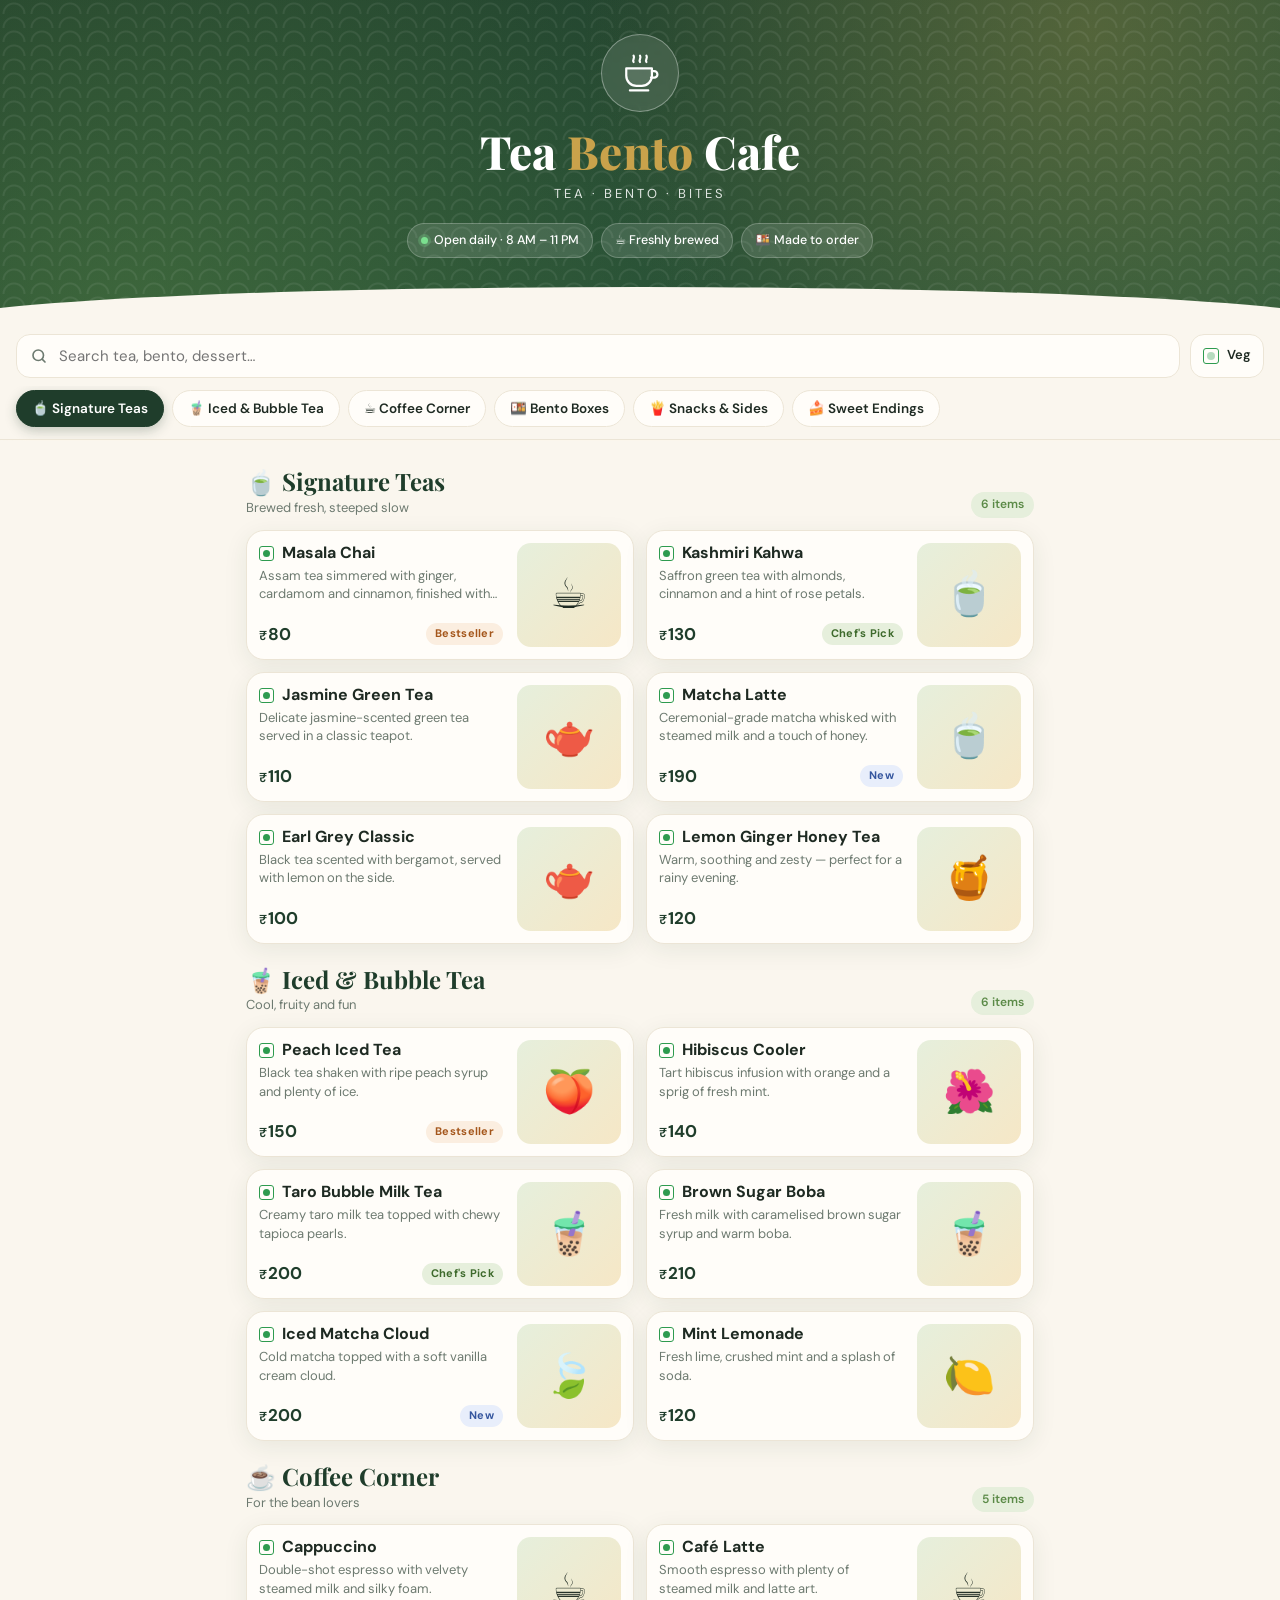
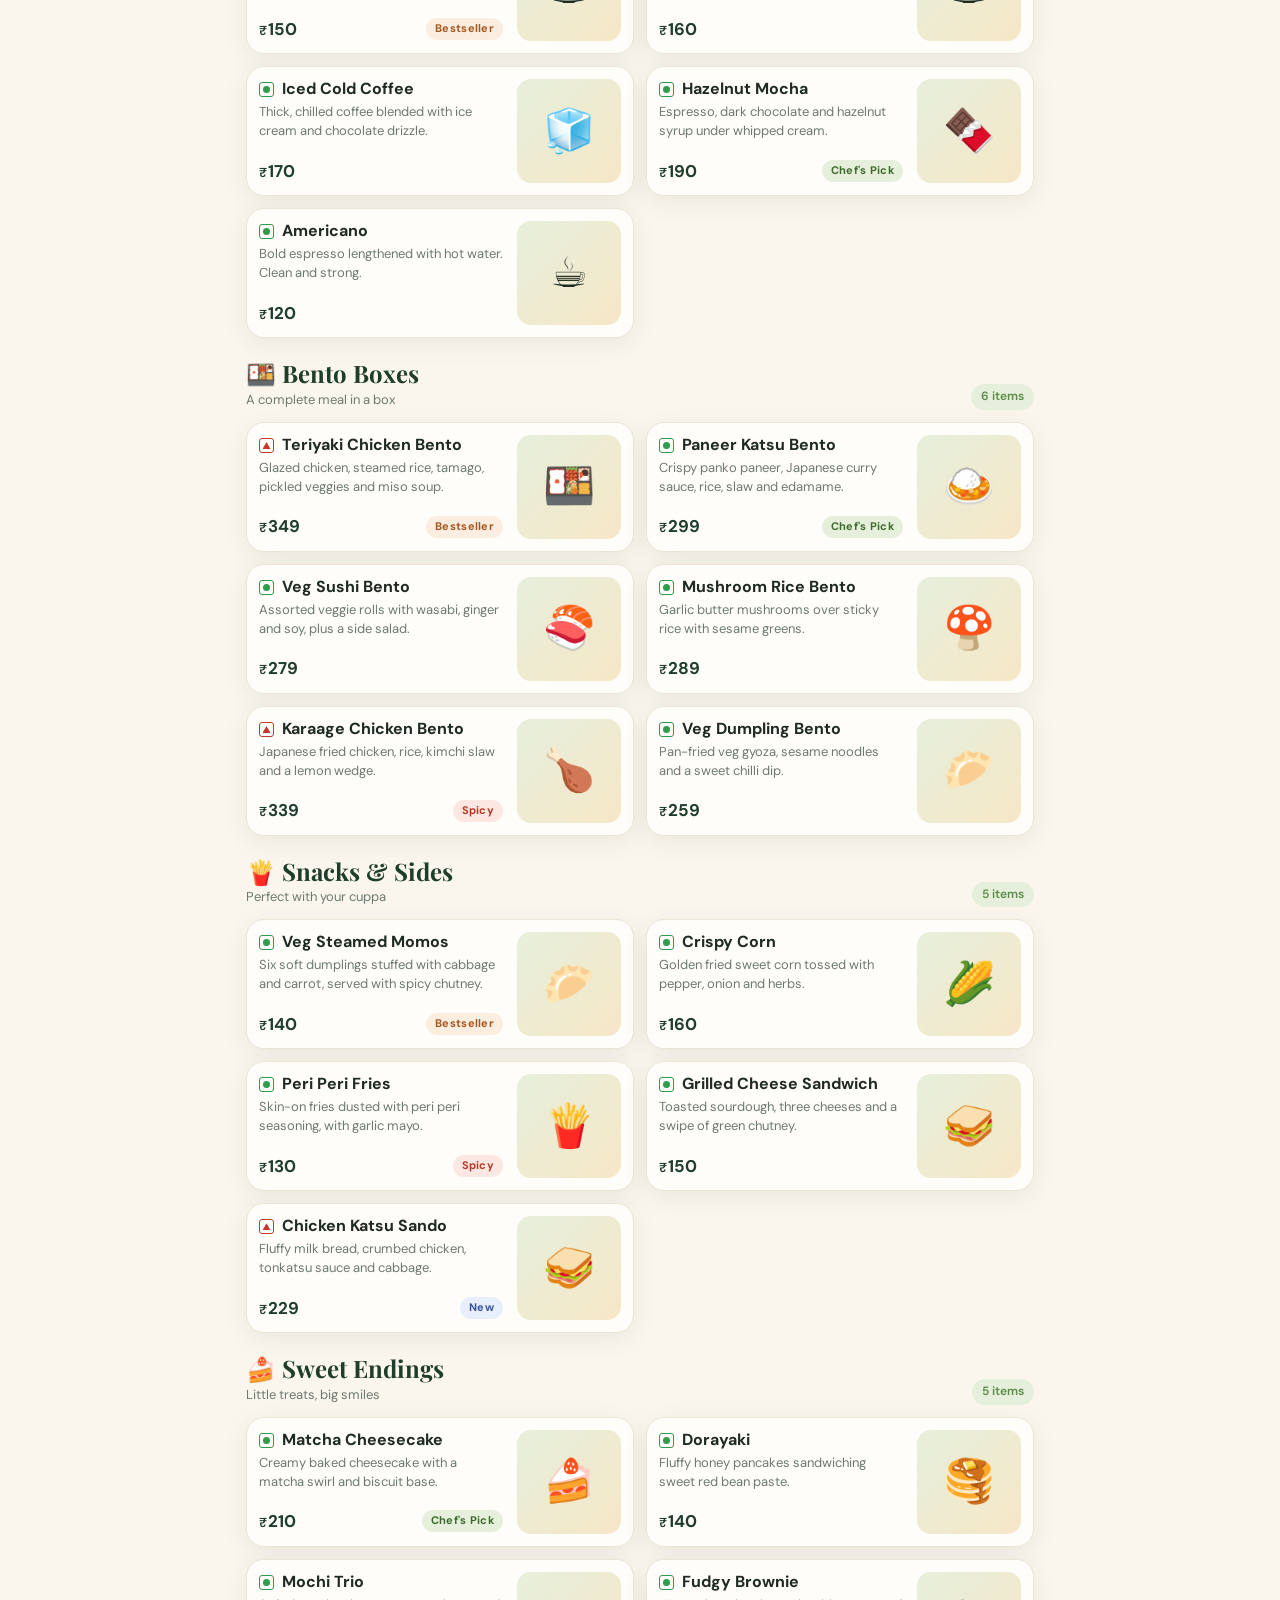
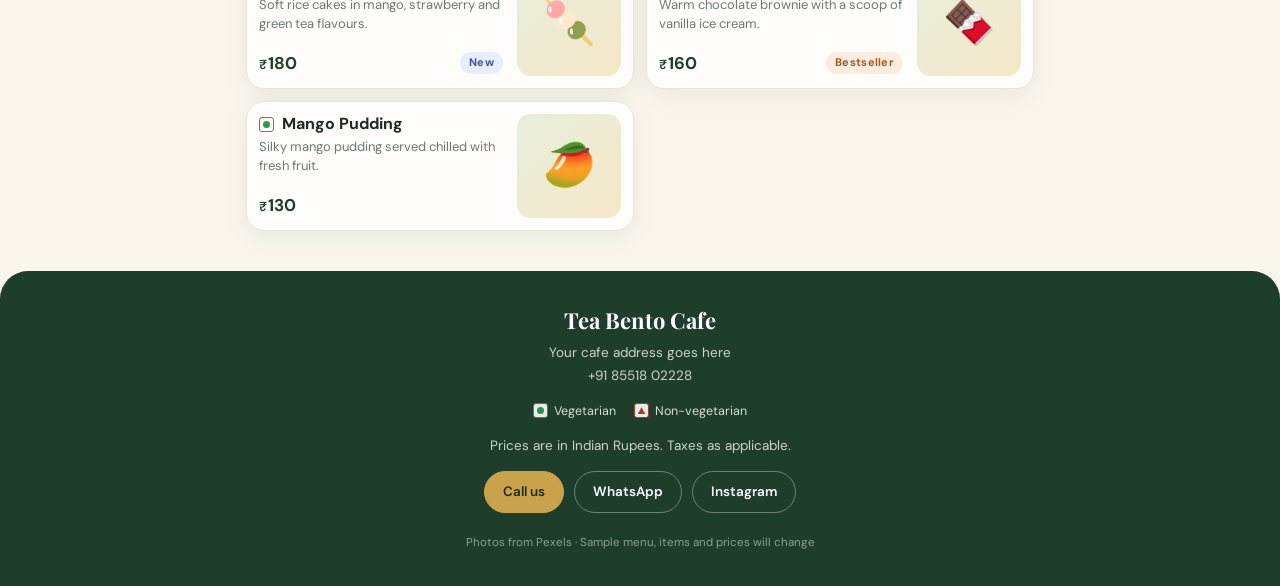
==== bento-cafe.html @ 4d54b644 "Update print statement from 'Hello' to 'Goodbye'" ====
<!DOCTYPE html>
<html lang="en">
<head>
<meta charset="utf-8">
<meta name="viewport" content="width=device-width, initial-scale=1, viewport-fit=cover">
<meta name="theme-color" content="#1f3d2b">
<meta name="description" content="Digital menu of Tea Bento Cafe — teas, coffee, bento boxes, snacks and desserts.">
<title>Tea Bento Cafe — Menu</title>
<link rel="preconnect" href="https://fonts.googleapis.com">
<link rel="preconnect" href="https://fonts.gstatic.com" crossorigin>
<link href="https://fonts.googleapis.com/css2?family=DM+Sans:wght@400;500;600;700&family=Playfair+Display:wght@600;700;800&display=swap" rel="stylesheet">
<style>
:root{
  --deep:#1f3d2b;
  --matcha:#5b8a47;
  --leaf:#e6efdc;
  --cream:#faf6ee;
  --paper:#fffdf9;
  --ink:#1e2a22;
  --muted:#6d7a70;
  --line:#ece5d6;
  --accent:#c8553d;
  --gold:#c9a24b;
  --veg:#2e9b4f;
  --nonveg:#c0392b;
  --radius:18px;
  --shadow:0 6px 24px rgba(31,61,43,.08);
  --sticky-h:120px;
}
*{box-sizing:border-box;margin:0;padding:0;-webkit-tap-highlight-color:transparent}
html{scroll-behavior:smooth}
body{
  font-family:'DM Sans',system-ui,-apple-system,Segoe UI,Roboto,sans-serif;
  background:var(--cream);
  color:var(--ink);
  line-height:1.45;
  -webkit-font-smoothing:antialiased;
  padding-bottom:env(safe-area-inset-bottom);
}
button{font:inherit;color:inherit;border:0;background:none;cursor:pointer}
img{display:block;max-width:100%}

/* ---------- Hero ---------- */
.hero{
  position:relative;
  background:
    radial-gradient(circle at 85% 10%, rgba(201,162,75,.28), transparent 45%),
    radial-gradient(circle at 10% 100%, rgba(91,138,71,.45), transparent 50%),
    linear-gradient(160deg,#1f3d2b 0%,#2c5a3c 100%);
  color:#fff;
  padding:calc(34px + env(safe-area-inset-top)) 22px 64px;
  text-align:center;
  overflow:hidden;
}
.hero::before{ /* subtle wave pattern */
  content:"";position:absolute;inset:0;opacity:.07;
  background-image:
    radial-gradient(circle at 50% 100%, transparent 0 9px, #fff 10px 11px, transparent 12px);
  background-size:28px 14px;
}
.hero::after{ /* curved bottom edge */
  content:"";position:absolute;left:-5%;right:-5%;bottom:-1px;height:36px;
  background:var(--cream);border-radius:50% 50% 0 0 / 100% 100% 0 0;
}
.logo{
  position:relative;z-index:1;
  width:78px;height:78px;margin:0 auto 14px;
  border-radius:50%;
  background:rgba(255,255,255,.1);
  border:1.5px solid rgba(255,255,255,.35);
  display:grid;place-items:center;
  backdrop-filter:blur(4px);
}
.logo svg{width:44px;height:44px}
.steam{animation:steam 3.2s ease-in-out infinite;transform-origin:center bottom}
.steam:nth-child(2){animation-delay:.6s}
.steam:nth-child(3){animation-delay:1.2s}
@keyframes steam{0%,100%{opacity:.25;transform:translateY(2px)}50%{opacity:1;transform:translateY(-2px)}}
.hero h1{
  position:relative;z-index:1;
  font-family:'Playfair Display',serif;
  font-size:clamp(32px,9vw,46px);
  font-weight:800;letter-spacing:.3px;line-height:1.1;
}
.hero h1 span{color:var(--gold)}
.tagline{
  position:relative;z-index:1;
  margin-top:8px;font-size:13px;letter-spacing:3px;text-transform:uppercase;opacity:.85;
}
.pills{
  position:relative;z-index:1;
  display:flex;flex-wrap:wrap;justify-content:center;gap:8px;margin-top:20px;
}
.pill{
  font-size:12.5px;font-weight:500;
  padding:7px 13px;border-radius:999px;
  background:rgba(255,255,255,.12);border:1px solid rgba(255,255,255,.22);
  display:inline-flex;align-items:center;gap:6px;
}
.pill i{width:7px;height:7px;border-radius:50%;background:#7be08f;box-shadow:0 0 0 3px rgba(123,224,143,.25)}

/* ---------- Sticky toolbar ---------- */
.sticky{
  position:sticky;top:0;z-index:30;
  background:rgba(250,246,238,.92);
  backdrop-filter:saturate(1.4) blur(12px);
  -webkit-backdrop-filter:saturate(1.4) blur(12px);
  border-bottom:1px solid var(--line);
  padding-top:env(safe-area-inset-top);
}
.search-row{display:flex;gap:10px;align-items:center;padding:12px 16px 8px}
.search{
  flex:1;position:relative;
}
.search svg{position:absolute;left:14px;top:50%;transform:translateY(-50%);width:18px;height:18px;color:var(--muted)}
.search input{
  width:100%;height:44px;
  border-radius:14px;border:1.5px solid var(--line);
  background:var(--paper);
  padding:0 40px 0 42px;
  font:inherit;font-size:15px;color:var(--ink);
  outline:none;transition:border-color .2s, box-shadow .2s;
}
.search input:focus{border-color:var(--matcha);box-shadow:0 0 0 4px rgba(91,138,71,.15)}
.search .clear{
  position:absolute;right:8px;top:50%;transform:translateY(-50%);
  width:28px;height:28px;border-radius:50%;
  display:none;place-items:center;color:var(--muted);font-size:18px;line-height:1;
}
.search .clear.show{display:grid}
.veg-toggle{
  display:flex;align-items:center;gap:8px;
  height:44px;padding:0 12px;border-radius:14px;
  border:1.5px solid var(--line);background:var(--paper);
  font-size:13px;font-weight:600;white-space:nowrap;
  transition:all .2s;
}
.veg-toggle .box{
  width:16px;height:16px;border:1.6px solid var(--veg);border-radius:3px;display:grid;place-items:center;
}
.veg-toggle .box::after{content:"";width:8px;height:8px;border-radius:50%;background:var(--veg);opacity:.35;transition:opacity .2s}
.veg-toggle[aria-pressed="true"]{background:#eaf6ed;border-color:var(--veg);color:#1e6e37}
.veg-toggle[aria-pressed="true"] .box::after{opacity:1}

.chips{
  display:flex;gap:8px;overflow-x:auto;
  padding:4px 16px 12px;
  scrollbar-width:none;-ms-overflow-style:none;
  scroll-snap-type:x proximity;
}
.chips::-webkit-scrollbar{display:none}
.chip{
  flex:0 0 auto;scroll-snap-align:center;
  padding:8px 15px;border-radius:999px;
  font-size:13.5px;font-weight:600;
  background:var(--paper);border:1.5px solid var(--line);color:var(--ink);
  display:inline-flex;align-items:center;gap:6px;
  transition:all .2s;
}
.chip.active{background:var(--deep);border-color:var(--deep);color:#fff;box-shadow:0 4px 12px rgba(31,61,43,.25)}

/* ---------- Menu ---------- */
main{max-width:820px;margin:0 auto;padding:6px 16px 40px}
.section{padding-top:22px;scroll-margin-top:calc(var(--sticky-h) + 4px)}
.section-head{display:flex;align-items:flex-end;justify-content:space-between;gap:12px;margin-bottom:12px}
.section-head h2{font-family:'Playfair Display',serif;font-size:24px;line-height:1.15;color:var(--deep)}
.section-head p{font-size:13px;color:var(--muted);margin-top:3px}
.count{font-size:12px;font-weight:600;color:var(--matcha);background:var(--leaf);padding:4px 10px;border-radius:999px;white-space:nowrap}

.grid{display:grid;gap:12px;grid-template-columns:1fr}
.card{
  display:flex;gap:14px;align-items:stretch;
  background:var(--paper);
  border:1px solid var(--line);
  border-radius:var(--radius);
  padding:12px;
  box-shadow:var(--shadow);
  text-align:left;width:100%;
  transition:transform .2s, box-shadow .2s;
  opacity:0;transform:translateY(14px);
}
.card.in{opacity:1;transform:none;transition:opacity .5s ease, transform .5s ease, box-shadow .2s}
.card:active{transform:scale(.985)}
.info{flex:1;min-width:0;display:flex;flex-direction:column;justify-content:space-between;gap:8px}
.name-row{display:flex;align-items:flex-start;gap:8px}
.vdot{
  flex:0 0 auto;margin-top:3px;
  width:15px;height:15px;border:1.6px solid var(--veg);border-radius:3px;display:grid;place-items:center;
}
.vdot::after{content:"";width:7px;height:7px;border-radius:50%;background:var(--veg)}
.vdot.nv{border-color:var(--nonveg)}
.vdot.nv::after{background:var(--nonveg);border-radius:0;clip-path:polygon(50% 0,100% 100%,0 100%);width:8px;height:7px}
.name{font-weight:700;font-size:16px;line-height:1.25}
.desc{
  font-size:13px;color:var(--muted);margin-top:4px;
  display:-webkit-box;-webkit-line-clamp:2;-webkit-box-orient:vertical;overflow:hidden;
}
.bottom{display:flex;align-items:center;justify-content:space-between;gap:8px}
.price{font-weight:700;font-size:17px;color:var(--deep)}
.price small{font-size:13px;font-weight:600;margin-right:1px}
.tag{
  font-size:11px;font-weight:700;letter-spacing:.3px;
  padding:3px 9px;border-radius:999px;
  background:#fbeee0;color:#a4561b;
}
.tag.pick{background:var(--leaf);color:#3e6a2c}
.tag.new{background:#e8eefb;color:#34559e}
.tag.hot{background:#fde7e3;color:#b23a26}

.pic{
  position:relative;flex:0 0 112px;width:112px;height:112px;
  border-radius:14px;overflow:hidden;background:var(--leaf);
}
.pic img{width:100%;height:100%;object-fit:cover;opacity:0;transition:opacity .5s ease, transform .6s ease}
.pic img.loaded{opacity:1}
.card:hover .pic img{transform:scale(1.06)}
.pic::before{ /* shimmer while loading */
  content:"";position:absolute;inset:0;
  background:linear-gradient(100deg,transparent 30%,rgba(255,255,255,.7) 50%,transparent 70%);
  background-size:200% 100%;animation:shimmer 1.4s infinite;
}
.pic.done::before{display:none}
@keyframes shimmer{from{background-position:200% 0}to{background-position:-200% 0}}
.pic.noimg{background:linear-gradient(135deg,#e6efdc,#f6e7c6);display:grid;place-items:center}
.pic.noimg::after{content:attr(data-emoji);font-size:42px}

.empty{
  display:none;text-align:center;padding:60px 20px;color:var(--muted);
}
.empty.show{display:block}
.empty .big{font-size:48px;margin-bottom:8px}
.empty b{display:block;color:var(--ink);font-size:17px;margin-bottom:4px}

/* ---------- Footer ---------- */
footer{
  background:var(--deep);color:#e8f0e2;text-align:center;
  padding:34px 22px calc(34px + env(safe-area-inset-bottom));
  border-radius:28px 28px 0 0;
}
footer h3{font-family:'Playfair Display',serif;font-size:22px;color:#fff;margin-bottom:6px}
footer p{font-size:13.5px;opacity:.85;margin:4px 0}
.legend{display:flex;justify-content:center;gap:18px;margin:16px 0;font-size:12.5px;opacity:.9}
.legend span{display:inline-flex;align-items:center;gap:6px}
.legend .vdot{margin:0;background:#fff}
.links{display:flex;justify-content:center;gap:10px;margin-top:16px;flex-wrap:wrap}
.links a{
  color:#fff;text-decoration:none;font-weight:600;font-size:13.5px;
  padding:10px 18px;border-radius:999px;border:1.5px solid rgba(255,255,255,.35);
  transition:background .2s;
}
.links a.primary{background:var(--gold);border-color:var(--gold);color:#1f2a1c}
.links a:active{background:rgba(255,255,255,.15)}
.credit{margin-top:22px;font-size:11.5px;opacity:.55}

/* ---------- Detail sheet ---------- */
.overlay{
  position:fixed;inset:0;z-index:60;background:rgba(14,26,19,.55);
  opacity:0;pointer-events:none;transition:opacity .3s;
  backdrop-filter:blur(2px);
}
.overlay.open{opacity:1;pointer-events:auto}
.sheet{
  position:fixed;left:0;right:0;bottom:0;z-index:61;
  max-width:560px;margin:0 auto;
  max-height:92vh;overflow:auto;
  background:var(--paper);
  border-radius:26px 26px 0 0;
  transform:translateY(105%);
  transition:transform .38s cubic-bezier(.2,.8,.2,1);
  padding-bottom:env(safe-area-inset-bottom);
  box-shadow:0 -10px 40px rgba(0,0,0,.25);
}
.sheet.open{transform:none}
.sheet .grab{width:44px;height:5px;border-radius:5px;background:rgba(255,255,255,.8);position:absolute;top:10px;left:50%;transform:translateX(-50%);z-index:2;box-shadow:0 1px 4px rgba(0,0,0,.25)}
.sheet .hero-img{position:relative;height:260px;background:linear-gradient(135deg,#e6efdc,#f6e7c6);display:grid;place-items:center;font-size:80px}
.sheet .hero-img img{position:absolute;inset:0;width:100%;height:100%;object-fit:cover}
.sheet .close{
  position:absolute;top:12px;right:12px;z-index:3;
  width:38px;height:38px;border-radius:50%;
  background:rgba(255,255,255,.92);display:grid;place-items:center;font-size:20px;
  box-shadow:0 2px 10px rgba(0,0,0,.2);
}
.sheet .body{padding:20px 22px 26px}
.sheet h3{font-family:'Playfair Display',serif;font-size:26px;line-height:1.15;color:var(--deep)}
.sheet .meta{display:flex;align-items:center;gap:10px;margin:10px 0 14px;flex-wrap:wrap}
.sheet .meta .price{font-size:22px}
.sheet .full{font-size:14.5px;color:#4a574e}
.sheet .note{
  margin-top:18px;font-size:12.5px;color:var(--muted);
  background:var(--cream);border:1px dashed var(--line);border-radius:12px;padding:10px 12px;
}

/* ---------- Back to top ---------- */
.top{
  position:fixed;right:16px;bottom:calc(18px + env(safe-area-inset-bottom));z-index:40;
  width:46px;height:46px;border-radius:50%;
  background:var(--deep);color:#fff;display:grid;place-items:center;
  box-shadow:0 8px 20px rgba(31,61,43,.35);
  opacity:0;transform:translateY(14px);pointer-events:none;transition:all .3s;
}
.top.show{opacity:1;transform:none;pointer-events:auto}
.top svg{width:20px;height:20px}

/* ---------- Larger screens ---------- */
@media (min-width:640px){
  .grid{grid-template-columns:1fr 1fr}
  .pic{flex-basis:104px;width:104px;height:104px}
  .sheet{bottom:50%;border-radius:26px;transform:translateY(60%) scale(.96);opacity:0;pointer-events:none;
    transition:transform .35s cubic-bezier(.2,.8,.2,1), opacity .25s;max-height:86vh;margin:0 auto;top:auto}
  .sheet.open{transform:translateY(50%);opacity:1;pointer-events:auto}
}
@media (prefers-reduced-motion:reduce){
  *{animation:none!important;transition:none!important;scroll-behavior:auto!important}
  .card{opacity:1;transform:none}
}
</style>
</head>
<body>

<header class="hero">
  <div class="logo" aria-hidden="true">
    <svg viewBox="0 0 48 48" fill="none" stroke="#fff" stroke-width="2.4" stroke-linecap="round" stroke-linejoin="round">
      <path class="steam" d="M17 12c-2-2 2-4 0-7"/>
      <path class="steam" d="M24 12c-2-2 2-4 0-7"/>
      <path class="steam" d="M31 12c-2-2 2-4 0-7"/>
      <path d="M9 19h28v8a11 11 0 0 1-11 11h-6A11 11 0 0 1 9 27z" fill="rgba(255,255,255,.12)"/>
      <path d="M37 22h2.5a3.5 3.5 0 0 1 0 7H36"/>
      <path d="M13 43h20"/>
    </svg>
  </div>
  <h1>Tea <span>Bento</span> Cafe</h1>
  <div class="tagline">Tea · Bento · Bites</div>
  <div class="pills">
    <span class="pill"><i></i><span id="hours">Open daily</span></span>
    <span class="pill">☕ Freshly brewed</span>
    <span class="pill">🍱 Made to order</span>
  </div>
</header>

<div class="sticky" id="sticky">
  <div class="search-row">
    <label class="search">
      <svg viewBox="0 0 24 24" fill="none" stroke="currentColor" stroke-width="2.2" stroke-linecap="round"><circle cx="11" cy="11" r="7"/><path d="m20 20-3.5-3.5"/></svg>
      <input id="q" type="search" placeholder="Search tea, bento, dessert…" autocomplete="off" enterkeyhint="search" aria-label="Search the menu">
      <button class="clear" id="clear" aria-label="Clear search">×</button>
    </label>
    <button class="veg-toggle" id="veg" aria-pressed="false"><span class="box"></span>Veg</button>
  </div>
  <nav class="chips" id="chips" aria-label="Menu categories"></nav>
</div>

<main>
  <div id="menu"></div>
  <div class="empty" id="empty">
    <div class="big">🍃</div>
    <b>Nothing matches that search</b>
    Try a different word or clear the filters.
  </div>
</main>

<footer>
  <h3>Tea Bento Cafe</h3>
  <p id="addr"></p>
  <p id="phone"></p>
  <div class="legend">
    <span><i class="vdot"></i>Vegetarian</span>
    <span><i class="vdot nv"></i>Non-vegetarian</span>
  </div>
  <p>Prices are in Indian Rupees. Taxes as applicable.</p>
  <div class="links" id="links"></div>
  <div class="credit">Photos from Pexels · Sample menu, items and prices will change</div>
</footer>

<div class="overlay" id="overlay"></div>
<aside class="sheet" id="sheet" role="dialog" aria-modal="true" aria-labelledby="s-name">
  <div class="grab"></div>
  <div class="hero-img" id="s-img"></div>
  <button class="close" id="s-close" aria-label="Close">×</button>
  <div class="body">
    <h3 id="s-name"></h3>
    <div class="meta"><i class="vdot" id="s-veg"></i><span class="price" id="s-price"></span><span id="s-tag"></span></div>
    <p class="full" id="s-desc"></p>
    <div class="note">Please tell our staff about any allergies or special requests when you order.</div>
  </div>
</aside>

<button class="top" id="top" aria-label="Back to top">
  <svg viewBox="0 0 24 24" fill="none" stroke="currentColor" stroke-width="2.6" stroke-linecap="round" stroke-linejoin="round"><path d="m5 15 7-7 7 7"/></svg>
</button>

<script>
/* =====================================================================
   EDIT THIS BLOCK — cafe details
   ===================================================================== */
const CONFIG = {
  hours:   "Open daily · 8 AM – 11 PM",
  address: "Your cafe address goes here",
  phone:   "+91 85518 02228",     // digits and + only are used for the call link
  whatsapp:"918551802228",        // country code + number, no + or spaces
  instagram:"https://instagram.com/yourcafe"
};

/* =====================================================================
   EDIT THIS BLOCK — menu items (placeholder data)
   n: name · d: description · p: price (₹) · v: 1 veg / 0 non-veg
   i: Pexels photo id · e: emoji shown if image fails · t: optional badge
   ===================================================================== */
const MENU = [
  { id:"tea", title:"Signature Teas", sub:"Brewed fresh, steeped slow", icon:"🍵", items:[
    { n:"Masala Chai", d:"Assam tea simmered with ginger, cardamom and cinnamon, finished with creamy milk.", p:80, v:1, i:1417945, e:"☕", t:"Bestseller" },
    { n:"Kashmiri Kahwa", d:"Saffron green tea with almonds, cinnamon and a hint of rose petals.", p:130, v:1, i:230477, e:"🍵", t:"Chef's Pick" },
    { n:"Jasmine Green Tea", d:"Delicate jasmine-scented green tea served in a classic teapot.", p:110, v:1, i:1493080, e:"🫖" },
    { n:"Matcha Latte", d:"Ceremonial-grade matcha whisked with steamed milk and a touch of honey.", p:190, v:1, i:5946081, e:"🍵", t:"New" },
    { n:"Earl Grey Classic", d:"Black tea scented with bergamot, served with lemon on the side.", p:100, v:1, i:1638280, e:"🫖" },
    { n:"Lemon Ginger Honey Tea", d:"Warm, soothing and zesty — perfect for a rainy evening.", p:120, v:1, i:4226896, e:"🍯" }
  ]},
  { id:"cold", title:"Iced & Bubble Tea", sub:"Cool, fruity and fun", icon:"🧋", items:[
    { n:"Peach Iced Tea", d:"Black tea shaken with ripe peach syrup and plenty of ice.", p:150, v:1, i:792613, e:"🍑", t:"Bestseller" },
    { n:"Hibiscus Cooler", d:"Tart hibiscus infusion with orange and a sprig of fresh mint.", p:140, v:1, i:1233319, e:"🌺" },
    { n:"Taro Bubble Milk Tea", d:"Creamy taro milk tea topped with chewy tapioca pearls.", p:200, v:1, i:4051523, e:"🧋", t:"Chef's Pick" },
    { n:"Brown Sugar Boba", d:"Fresh milk with caramelised brown sugar syrup and warm boba.", p:210, v:1, i:5946083, e:"🧋" },
    { n:"Iced Matcha Cloud", d:"Cold matcha topped with a soft vanilla cream cloud.", p:200, v:1, i:3026804, e:"🍃", t:"New" },
    { n:"Mint Lemonade", d:"Fresh lime, crushed mint and a splash of soda.", p:120, v:1, i:1194030, e:"🍋" }
  ]},
  { id:"coffee", title:"Coffee Corner", sub:"For the bean lovers", icon:"☕", items:[
    { n:"Cappuccino", d:"Double-shot espresso with velvety steamed milk and silky foam.", p:150, v:1, i:302899, e:"☕", t:"Bestseller" },
    { n:"Café Latte", d:"Smooth espresso with plenty of steamed milk and latte art.", p:160, v:1, i:312418, e:"☕" },
    { n:"Iced Cold Coffee", d:"Thick, chilled coffee blended with ice cream and chocolate drizzle.", p:170, v:1, i:2074130, e:"🧊" },
    { n:"Hazelnut Mocha", d:"Espresso, dark chocolate and hazelnut syrup under whipped cream.", p:190, v:1, i:350478, e:"🍫", t:"Chef's Pick" },
    { n:"Americano", d:"Bold espresso lengthened with hot water. Clean and strong.", p:120, v:1, i:324028, e:"☕" }
  ]},
  { id:"bento", title:"Bento Boxes", sub:"A complete meal in a box", icon:"🍱", items:[
    { n:"Teriyaki Chicken Bento", d:"Glazed chicken, steamed rice, tamago, pickled veggies and miso soup.", p:349, v:0, i:2098085, e:"🍱", t:"Bestseller" },
    { n:"Paneer Katsu Bento", d:"Crispy panko paneer, Japanese curry sauce, rice, slaw and edamame.", p:299, v:1, i:1640777, e:"🍛", t:"Chef's Pick" },
    { n:"Veg Sushi Bento", d:"Assorted veggie rolls with wasabi, ginger and soy, plus a side salad.", p:279, v:1, i:2098092, e:"🍣" },
    { n:"Mushroom Rice Bento", d:"Garlic butter mushrooms over sticky rice with sesame greens.", p:289, v:1, i:1279330, e:"🍄" },
    { n:"Karaage Chicken Bento", d:"Japanese fried chicken, rice, kimchi slaw and a lemon wedge.", p:339, v:0, i:60616, e:"🍗", t:"Spicy" },
    { n:"Veg Dumpling Bento", d:"Pan-fried veg gyoza, sesame noodles and a sweet chilli dip.", p:259, v:1, i:955137, e:"🥟" }
  ]},
  { id:"snacks", title:"Snacks & Sides", sub:"Perfect with your cuppa", icon:"🍟", items:[
    { n:"Veg Steamed Momos", d:"Six soft dumplings stuffed with cabbage and carrot, served with spicy chutney.", p:140, v:1, i:1410235, e:"🥟", t:"Bestseller" },
    { n:"Crispy Corn", d:"Golden fried sweet corn tossed with pepper, onion and herbs.", p:160, v:1, i:1117862, e:"🌽" },
    { n:"Peri Peri Fries", d:"Skin-on fries dusted with peri peri seasoning, with garlic mayo.", p:130, v:1, i:1583884, e:"🍟", t:"Spicy" },
    { n:"Grilled Cheese Sandwich", d:"Toasted sourdough, three cheeses and a swipe of green chutney.", p:150, v:1, i:1603901, e:"🥪" },
    { n:"Chicken Katsu Sando", d:"Fluffy milk bread, crumbed chicken, tonkatsu sauce and cabbage.", p:229, v:0, i:1633578, e:"🥪", t:"New" }
  ]},
  { id:"dessert", title:"Sweet Endings", sub:"Little treats, big smiles", icon:"🍰", items:[
    { n:"Matcha Cheesecake", d:"Creamy baked cheesecake with a matcha swirl and biscuit base.", p:210, v:1, i:1126728, e:"🍰", t:"Chef's Pick" },
    { n:"Dorayaki", d:"Fluffy honey pancakes sandwiching sweet red bean paste.", p:140, v:1, i:376464, e:"🥞" },
    { n:"Mochi Trio", d:"Soft rice cakes in mango, strawberry and green tea flavours.", p:180, v:1, i:5945755, e:"🍡", t:"New" },
    { n:"Fudgy Brownie", d:"Warm chocolate brownie with a scoop of vanilla ice cream.", p:160, v:1, i:45202, e:"🍫", t:"Bestseller" },
    { n:"Mango Pudding", d:"Silky mango pudding served chilled with fresh fruit.", p:130, v:1, i:1126359, e:"🥭" }
  ]}
];

/* =====================================================================
   App code
   ===================================================================== */
const $ = (s, r=document) => r.querySelector(s);
const px = (id, w, h) =>
  `https://images.pexels.com/photos/${id}/pexels-photo-${id}.jpeg?auto=compress&cs=tinysrgb&fit=crop&w=${w}&h=${h}&dpr=2`;
const esc = s => String(s).replace(/[&<>"']/g, c => ({'&':'&amp;','<':'&lt;','>':'&gt;','"':'&quot;',"'":'&#39;'}[c]));
const tagClass = t => ({"Chef's Pick":"pick","New":"new","Spicy":"hot"}[t] || "");

const state = { q:"", veg:false };
const menuEl = $('#menu'), chipsEl = $('#chips');

/* ---- header / footer details ---- */
$('#hours').textContent = CONFIG.hours;
$('#addr').textContent  = CONFIG.address;
$('#phone').textContent = CONFIG.phone;
$('#links').innerHTML = `
  <a class="primary" href="tel:${esc(CONFIG.phone.replace(/[^\d+]/g,''))}">Call us</a>
  <a href="https://wa.me/${esc(CONFIG.whatsapp)}" target="_blank" rel="noopener">WhatsApp</a>
  <a href="${esc(CONFIG.instagram)}" target="_blank" rel="noopener">Instagram</a>`;

/* ---- render ---- */
function cardHTML(it){
  const tag = it.t ? `<span class="tag ${tagClass(it.t)}">${esc(it.t)}</span>` : "";
  return `
  <button class="card" data-id="${it.uid}" aria-label="${esc(it.n)}, ${it.p} rupees">
    <div class="info">
      <div>
        <div class="name-row"><i class="vdot ${it.v?'':'nv'}" title="${it.v?'Vegetarian':'Non-vegetarian'}"></i><span class="name">${esc(it.n)}</span></div>
        <p class="desc">${esc(it.d)}</p>
      </div>
      <div class="bottom"><span class="price"><small>₹</small>${it.p}</span>${tag}</div>
    </div>
    <div class="pic" data-emoji="${it.e||'🍽️'}">
      <img loading="lazy" decoding="async" alt="${esc(it.n)}" src="${px(it.i,260,260)}">
    </div>
  </button>`;
}

function render(){
  const q = state.q.trim().toLowerCase();
  let total = 0, html = "";
  chipsEl.innerHTML = "";
  MENU.forEach(cat => {
    const items = cat.items.filter(it =>
      (!state.veg || it.v) &&
      (!q || (it.n + " " + it.d + " " + cat.title + " " + (it.t||"")).toLowerCase().includes(q)));
    if(!items.length) return;
    total += items.length;
    html += `
    <section class="section" id="sec-${cat.id}" data-cat="${cat.id}">
      <div class="section-head">
        <div><h2>${cat.icon} ${esc(cat.title)}</h2><p>${esc(cat.sub)}</p></div>
        <span class="count">${items.length} item${items.length>1?'s':''}</span>
      </div>
      <div class="grid">${items.map(cardHTML).join("")}</div>
    </section>`;
    chipsEl.insertAdjacentHTML('beforeend',
      `<button class="chip" data-target="sec-${cat.id}">${cat.icon} ${esc(cat.title)}</button>`);
  });
  menuEl.innerHTML = html;
  $('#empty').classList.toggle('show', total === 0);
  hookImages(); revealCards(); updateSpy();
}

/* assign uid for lookup */
MENU.forEach(c => c.items.forEach((it,k) => it.uid = c.id + "-" + k));
const findItem = uid => { for(const c of MENU){ const f = c.items.find(i => i.uid===uid); if(f) return f; } };

/* ---- images: fade in, fallback to emoji tile ---- */
function hookImages(){
  menuEl.querySelectorAll('.pic img').forEach(img => {
    const pic = img.parentElement;
    const ok  = () => { img.classList.add('loaded'); pic.classList.add('done'); };
    const bad = () => { pic.classList.add('noimg','done'); img.remove(); };
    if(img.complete){ img.naturalWidth ? ok() : bad(); }
    else { img.addEventListener('load', ok, {once:true}); img.addEventListener('error', bad, {once:true}); }
  });
}

/* ---- reveal on scroll ---- */
let io;
function revealCards(){
  if(io) io.disconnect();
  const cards = menuEl.querySelectorAll('.card');
  if(!('IntersectionObserver' in window)){ cards.forEach(c => c.classList.add('in')); return; }
  io = new IntersectionObserver(es => es.forEach(e => {
    if(e.isIntersecting){ e.target.classList.add('in'); io.unobserve(e.target); }
  }), {rootMargin:'0px 0px -6% 0px', threshold:.05});
  cards.forEach(c => io.observe(c));
}

/* ---- sticky height + scroll spy ---- */
const sticky = $('#sticky');
function setStickyH(){ document.documentElement.style.setProperty('--sticky-h', sticky.offsetHeight + 'px'); }
if('ResizeObserver' in window) new ResizeObserver(setStickyH).observe(sticky);
window.addEventListener('resize', setStickyH); setStickyH();

let spyLock = false;
function updateSpy(){
  const secs = [...menuEl.querySelectorAll('.section')];
  if(!secs.length) return;
  const line = sticky.offsetHeight + 24;
  let current = secs[0];
  secs.forEach(s => { if(s.getBoundingClientRect().top <= line) current = s; });
  if((window.innerHeight + window.scrollY) >= document.body.scrollHeight - 4) current = secs[secs.length-1];
  chipsEl.querySelectorAll('.chip').forEach(ch => {
    const on = ch.dataset.target === current.id;
    if(on && !ch.classList.contains('active')){
      chipsEl.querySelectorAll('.chip.active').forEach(a => a.classList.remove('active'));
      ch.classList.add('active');
      if(!spyLock){
        const left = ch.offsetLeft - (chipsEl.clientWidth - ch.offsetWidth)/2;
        chipsEl.scrollTo({left, behavior:'smooth'});
      }
    }
  });
}
let ticking = false;
window.addEventListener('scroll', () => {
  $('#top').classList.toggle('show', window.scrollY > 600);
  if(!ticking){ requestAnimationFrame(() => { updateSpy(); ticking = false; }); ticking = true; }
}, {passive:true});

chipsEl.addEventListener('click', e => {
  const ch = e.target.closest('.chip'); if(!ch) return;
  const t = document.getElementById(ch.dataset.target); if(!t) return;
  chipsEl.querySelectorAll('.chip.active').forEach(a => a.classList.remove('active'));
  ch.classList.add('active');
  spyLock = true; setTimeout(() => spyLock = false, 900);
  t.scrollIntoView({behavior:'smooth', block:'start'});
});
$('#top').addEventListener('click', () => window.scrollTo({top:0, behavior:'smooth'}));

/* ---- search + veg filter ---- */
const qEl = $('#q'), clearEl = $('#clear'), vegEl = $('#veg');
let timer;
qEl.addEventListener('input', () => {
  clearEl.classList.toggle('show', qEl.value.length > 0);
  clearTimeout(timer);
  timer = setTimeout(() => { state.q = qEl.value; render(); }, 160);
});
clearEl.addEventListener('click', () => { qEl.value = ""; state.q = ""; clearEl.classList.remove('show'); render(); qEl.focus(); });
vegEl.addEventListener('click', () => {
  state.veg = !state.veg;
  vegEl.setAttribute('aria-pressed', state.veg);
  render();
});

/* ---- detail sheet ---- */
const sheet = $('#sheet'), overlay = $('#overlay');
let lastFocus = null;
function openSheet(it){
  lastFocus = document.activeElement;
  $('#s-name').textContent = it.n;
  $('#s-desc').textContent = it.d;
  $('#s-price').textContent = "₹" + it.p;
  const sv = $('#s-veg'); sv.className = 'vdot ' + (it.v ? '' : 'nv');
  $('#s-tag').innerHTML = it.t ? `<span class="tag ${tagClass(it.t)}">${esc(it.t)}</span>` : "";
  const box = $('#s-img');
  box.innerHTML = "";
  box.textContent = it.e || "🍽️";
  const img = new Image();
  img.alt = it.n;
  img.onload = () => { box.textContent = ""; box.appendChild(img); };
  img.src = px(it.i, 900, 640);
  sheet.scrollTop = 0;
  sheet.classList.add('open'); overlay.classList.add('open');
  document.body.style.overflow = 'hidden';
  $('#s-close').focus({preventScroll:true});
}
function closeSheet(){
  sheet.classList.remove('open'); overlay.classList.remove('open');
  document.body.style.overflow = '';
  if(lastFocus) lastFocus.focus({preventScroll:true});
}
menuEl.addEventListener('click', e => {
  const c = e.target.closest('.card'); if(!c) return;
  const it = findItem(c.dataset.id); if(it) openSheet(it);
});
overlay.addEventListener('click', closeSheet);
$('#s-close').addEventListener('click', closeSheet);
document.addEventListener('keydown', e => { if(e.key === 'Escape') closeSheet(); });

/* swipe down to close (mobile) */
let sy = null;
sheet.addEventListener('touchstart', e => { if(sheet.scrollTop <= 0) sy = e.touches[0].clientY; }, {passive:true});
sheet.addEventListener('touchmove', e => {
  if(sy === null) return;
  const dy = e.touches[0].clientY - sy;
  if(dy > 0 && window.innerWidth < 640){ sheet.style.transition = 'none'; sheet.style.transform = `translateY(${dy}px)`; }
}, {passive:true});
sheet.addEventListener('touchend', e => {
  if(sy === null) return;
  const dy = e.changedTouches[0].clientY - sy; sy = null;
  sheet.style.transition = ''; sheet.style.transform = '';
  if(dy > 110) closeSheet();
});

render();
</script>
</body>
</html>
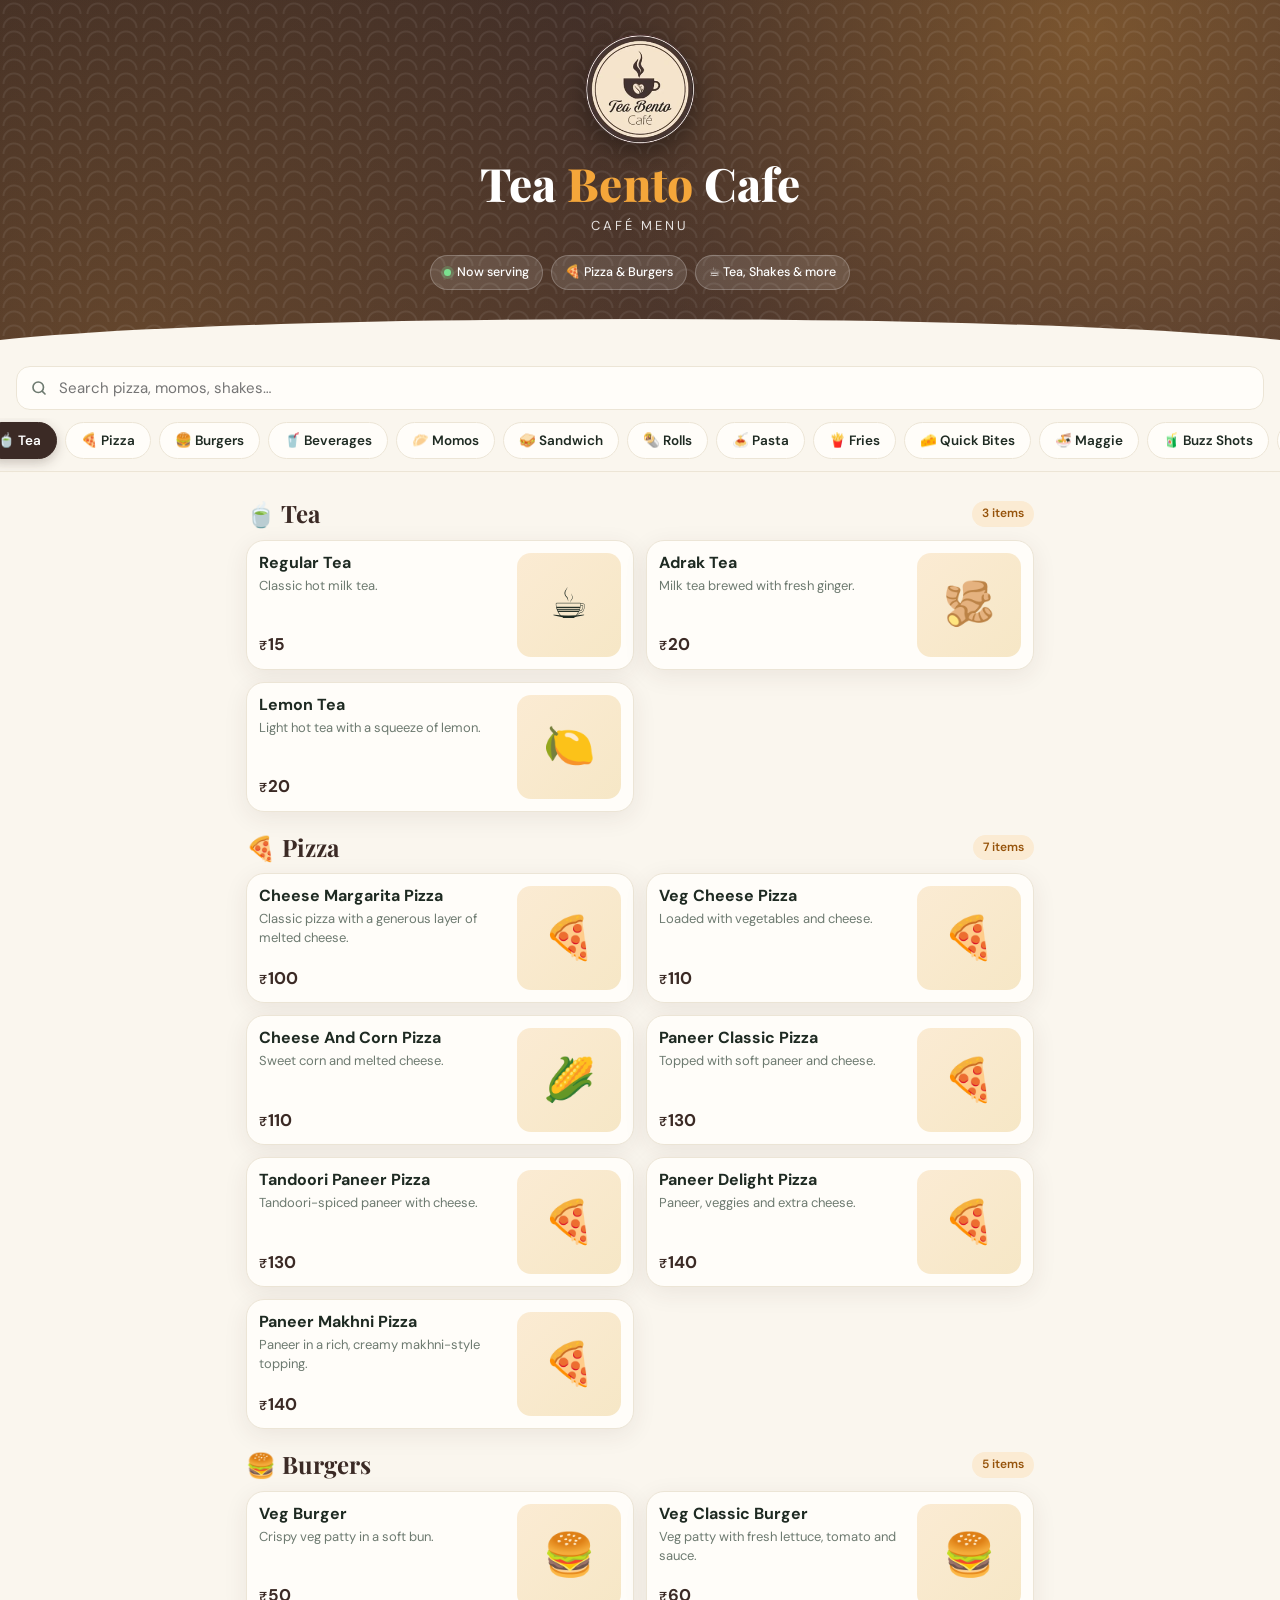
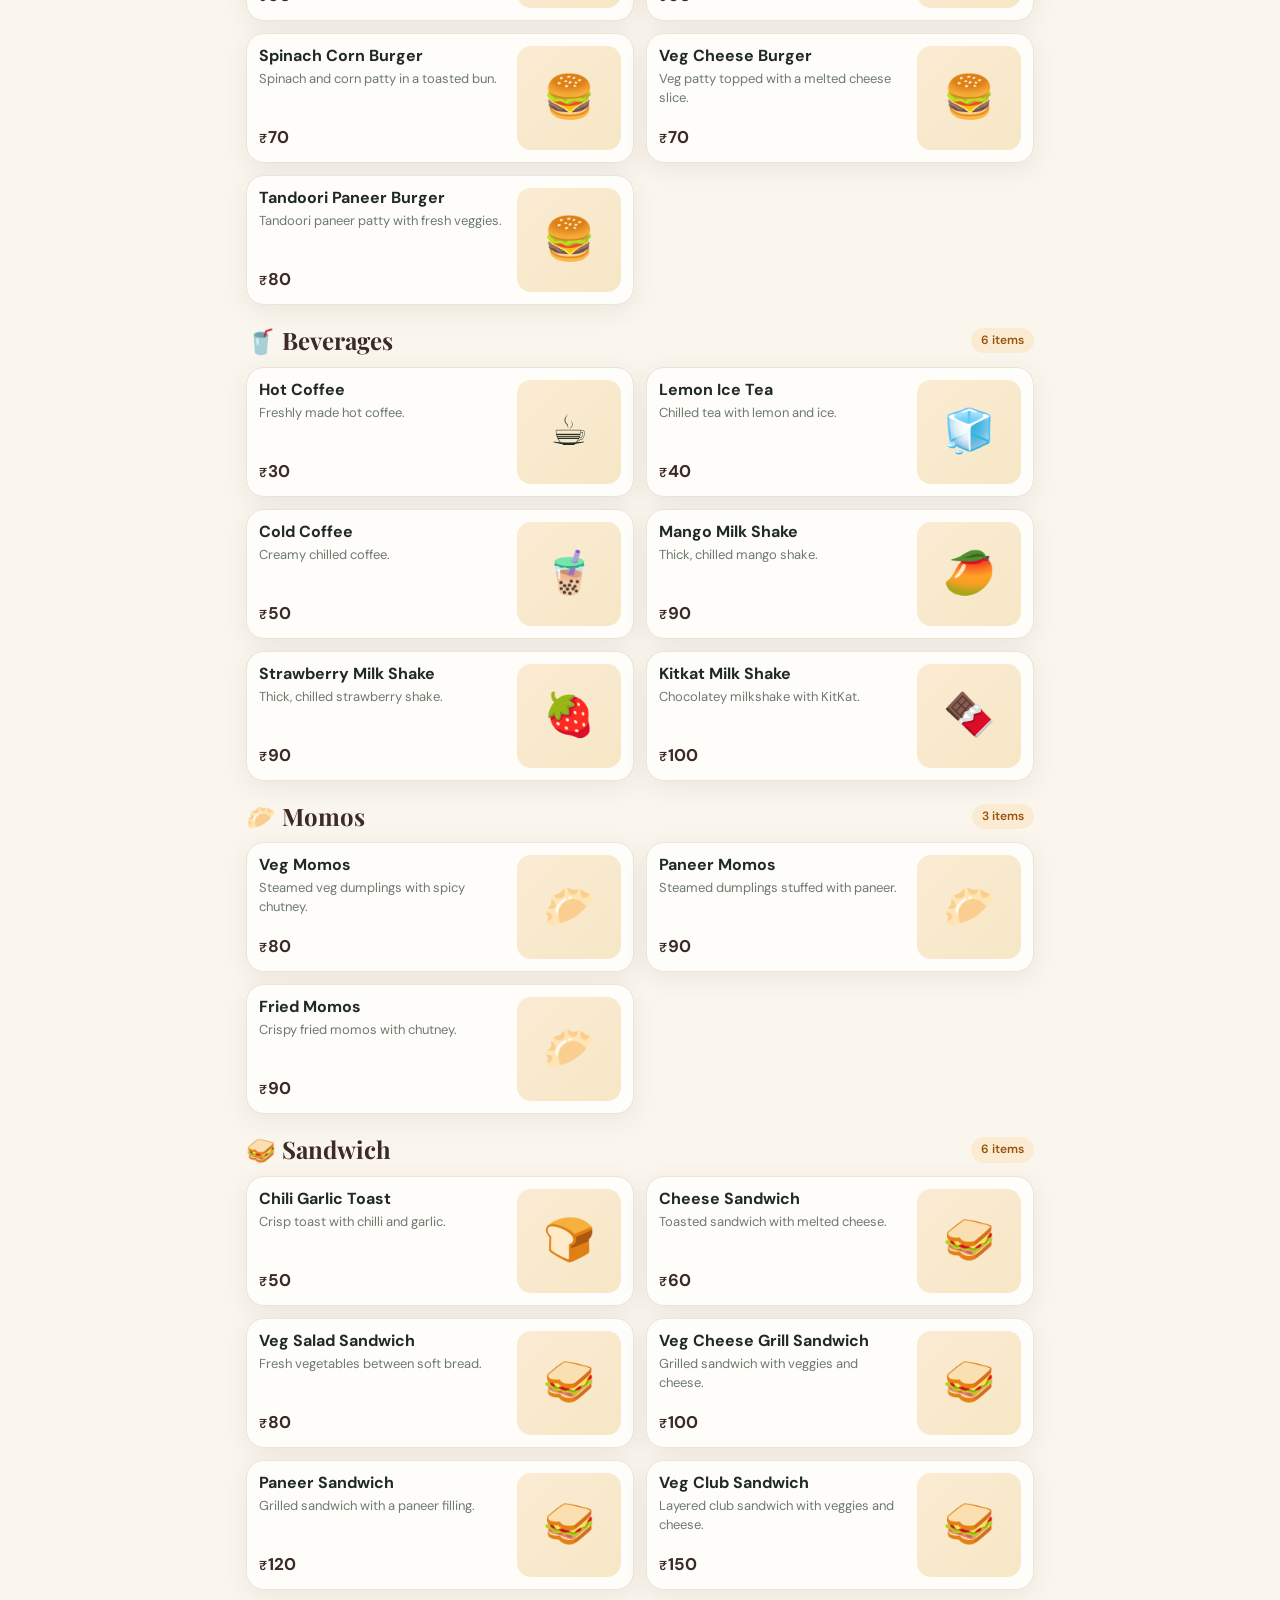
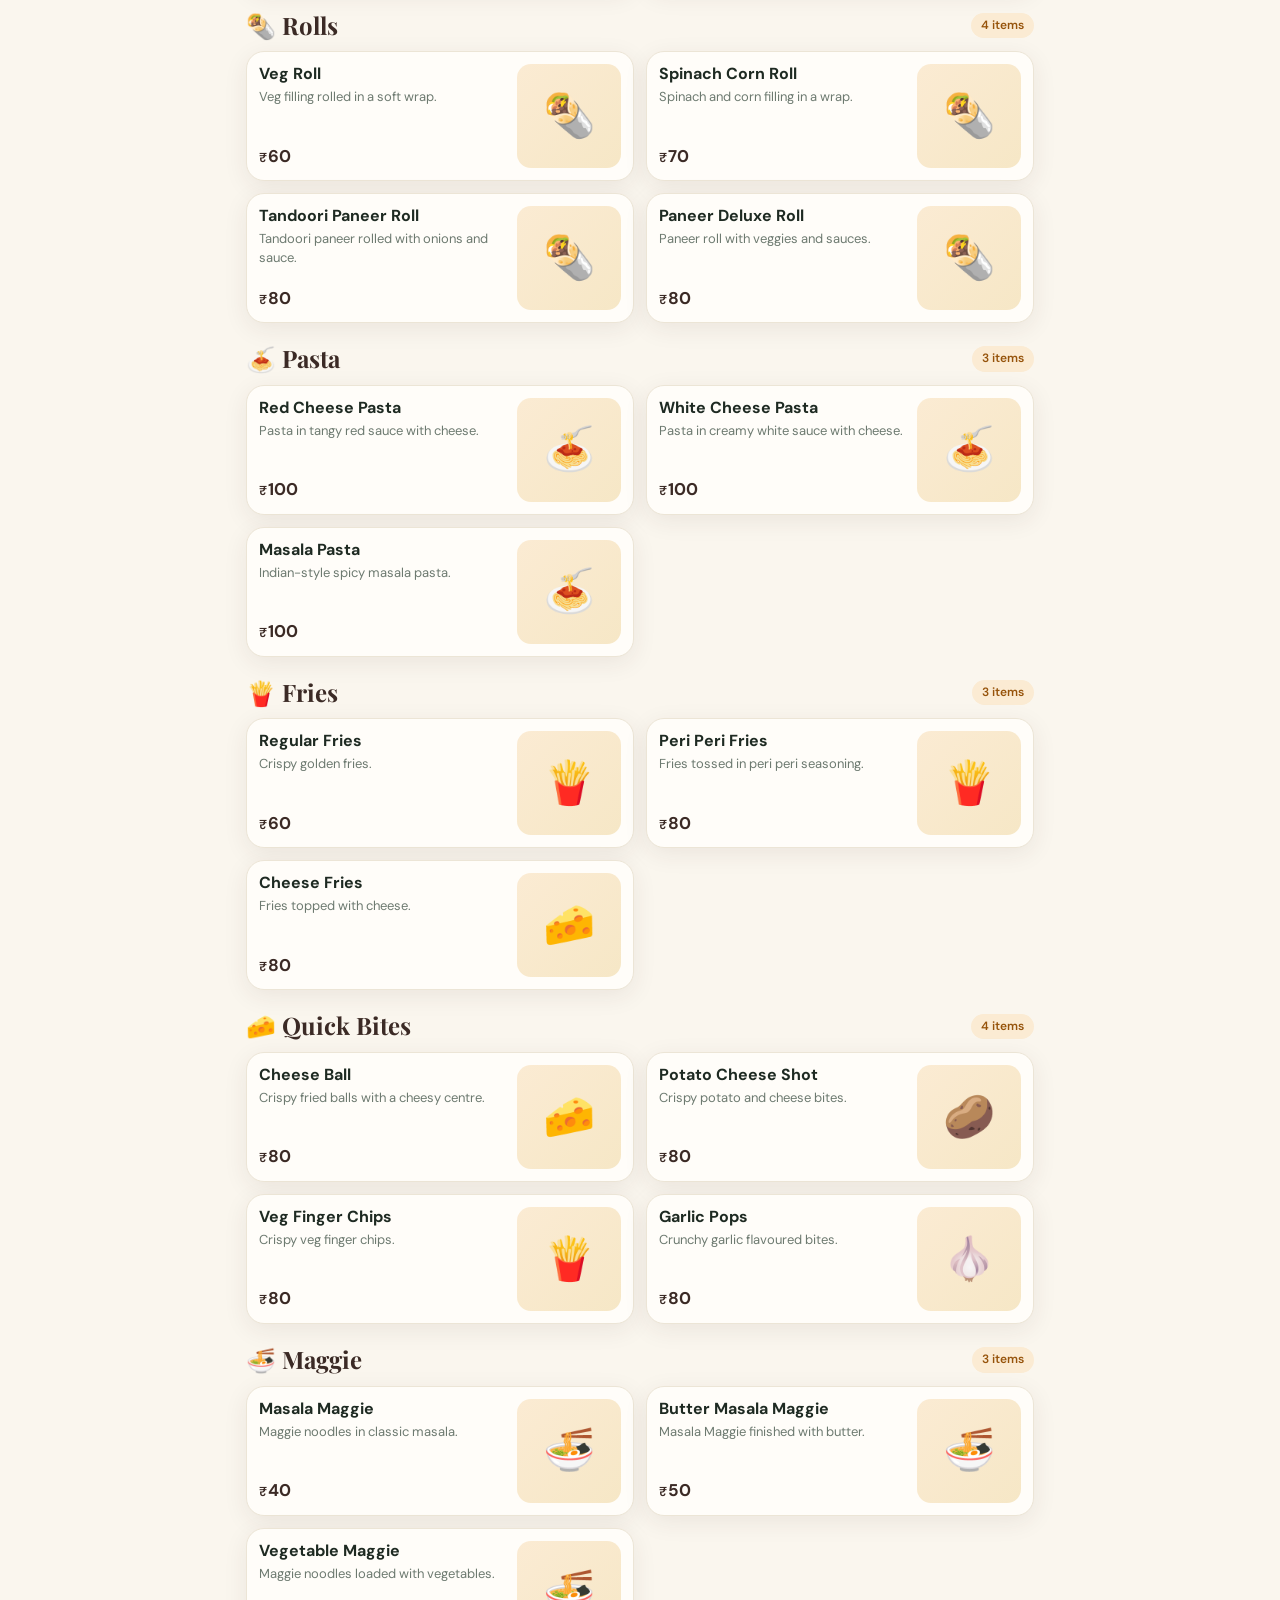
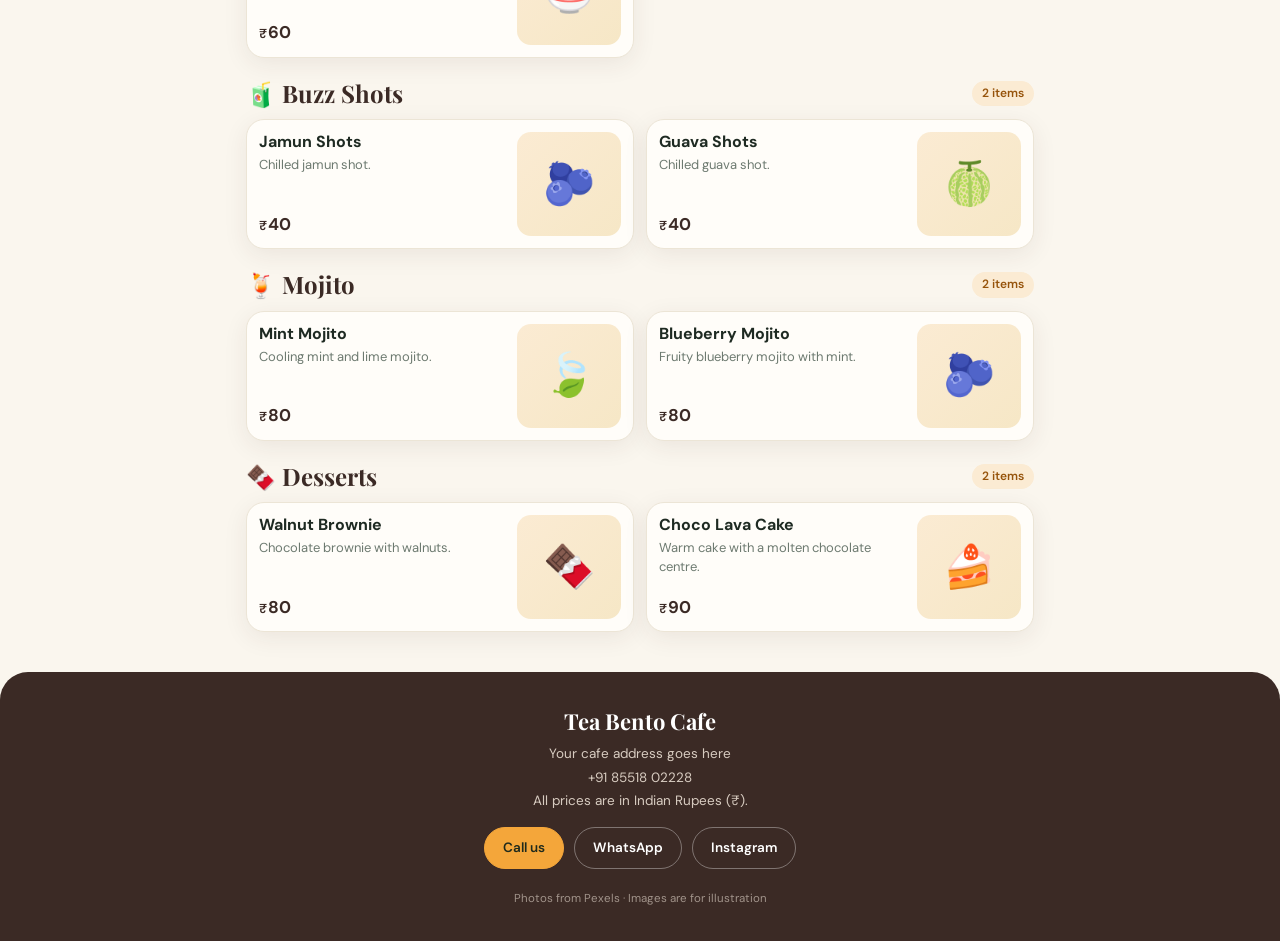
==== commit 35454148: "Update print statement from 'Hello' to 'Goodbye'" ====
--- a/bento-cafe.html
+++ b/bento-cafe.html
@@ -3,28 +3,28 @@
 <head>
 <meta charset="utf-8">
 <meta name="viewport" content="width=device-width, initial-scale=1, viewport-fit=cover">
-<meta name="theme-color" content="#1f3d2b">
-<meta name="description" content="Digital menu of Tea Bento Cafe — teas, coffee, bento boxes, snacks and desserts.">
+<meta name="theme-color" content="#3b2a25">
+<meta name="description" content="Digital menu of Tea Bento Café — tea, pizza, burgers, momos, sandwiches, shakes and more.">
 <title>Tea Bento Cafe — Menu</title>
 <link rel="preconnect" href="https://fonts.googleapis.com">
 <link rel="preconnect" href="https://fonts.gstatic.com" crossorigin>
 <link href="https://fonts.googleapis.com/css2?family=DM+Sans:wght@400;500;600;700&family=Playfair+Display:wght@600;700;800&display=swap" rel="stylesheet">
 <style>
 :root{
-  --deep:#1f3d2b;
-  --matcha:#5b8a47;
-  --leaf:#e6efdc;
+  --deep:#3b2a25;
+  --matcha:#96530a;
+  --leaf:#fbebd3;
   --cream:#faf6ee;
   --paper:#fffdf9;
   --ink:#1e2a22;
   --muted:#6d7a70;
   --line:#ece5d6;
   --accent:#c8553d;
-  --gold:#c9a24b;
+  --gold:#f4a63a;
   --veg:#2e9b4f;
   --nonveg:#c0392b;
   --radius:18px;
-  --shadow:0 6px 24px rgba(31,61,43,.08);
+  --shadow:0 6px 24px rgba(59,42,37,.08);
   --sticky-h:120px;
 }
 *{box-sizing:border-box;margin:0;padding:0;-webkit-tap-highlight-color:transparent}
@@ -44,9 +44,9 @@
 .hero{
   position:relative;
   background:
-    radial-gradient(circle at 85% 10%, rgba(201,162,75,.28), transparent 45%),
-    radial-gradient(circle at 10% 100%, rgba(91,138,71,.45), transparent 50%),
-    linear-gradient(160deg,#1f3d2b 0%,#2c5a3c 100%);
+    radial-gradient(circle at 85% 10%, rgba(244,166,58,.30), transparent 45%),
+    radial-gradient(circle at 10% 100%, rgba(244,166,58,.18), transparent 50%),
+    linear-gradient(160deg,#3b2a25 0%,#50392f 100%);
   color:#fff;
   padding:calc(34px + env(safe-area-inset-top)) 22px 64px;
   text-align:center;
@@ -64,14 +64,11 @@
 }
 .logo{
   position:relative;z-index:1;
-  width:78px;height:78px;margin:0 auto 14px;
+  width:110px;height:110px;margin:0 auto 14px;
   border-radius:50%;
-  background:rgba(255,255,255,.1);
-  border:1.5px solid rgba(255,255,255,.35);
-  display:grid;place-items:center;
-  backdrop-filter:blur(4px);
-}
-.logo svg{width:44px;height:44px}
+  box-shadow:0 8px 24px rgba(0,0,0,.35);
+}
+.logo img{width:100%;height:100%;border-radius:50%}
 .steam{animation:steam 3.2s ease-in-out infinite;transform-origin:center bottom}
 .steam:nth-child(2){animation-delay:.6s}
 .steam:nth-child(3){animation-delay:1.2s}
@@ -121,7 +118,7 @@
   font:inherit;font-size:15px;color:var(--ink);
   outline:none;transition:border-color .2s, box-shadow .2s;
 }
-.search input:focus{border-color:var(--matcha);box-shadow:0 0 0 4px rgba(91,138,71,.15)}
+.search input:focus{border-color:var(--matcha);box-shadow:0 0 0 4px rgba(244,166,58,.28)}
 .search .clear{
   position:absolute;right:8px;top:50%;transform:translateY(-50%);
   width:28px;height:28px;border-radius:50%;
@@ -157,12 +154,12 @@
   display:inline-flex;align-items:center;gap:6px;
   transition:all .2s;
 }
-.chip.active{background:var(--deep);border-color:var(--deep);color:#fff;box-shadow:0 4px 12px rgba(31,61,43,.25)}
+.chip.active{background:var(--deep);border-color:var(--deep);color:#fff;box-shadow:0 4px 12px rgba(59,42,37,.25)}
 
 /* ---------- Menu ---------- */
 main{max-width:820px;margin:0 auto;padding:6px 16px 40px}
 .section{padding-top:22px;scroll-margin-top:calc(var(--sticky-h) + 4px)}
-.section-head{display:flex;align-items:flex-end;justify-content:space-between;gap:12px;margin-bottom:12px}
+.section-head{display:flex;align-items:center;justify-content:space-between;gap:12px;margin-bottom:12px}
 .section-head h2{font-family:'Playfair Display',serif;font-size:24px;line-height:1.15;color:var(--deep)}
 .section-head p{font-size:13px;color:var(--muted);margin-top:3px}
 .count{font-size:12px;font-weight:600;color:var(--matcha);background:var(--leaf);padding:4px 10px;border-radius:999px;white-space:nowrap}
@@ -221,7 +218,7 @@
 }
 .pic.done::before{display:none}
 @keyframes shimmer{from{background-position:200% 0}to{background-position:-200% 0}}
-.pic.noimg{background:linear-gradient(135deg,#e6efdc,#f6e7c6);display:grid;place-items:center}
+.pic.noimg{background:linear-gradient(135deg,#fbebd3,#f6e7c6);display:grid;place-items:center}
 .pic.noimg::after{content:attr(data-emoji);font-size:42px}
 
 .empty{
@@ -233,7 +230,7 @@
 
 /* ---------- Footer ---------- */
 footer{
-  background:var(--deep);color:#e8f0e2;text-align:center;
+  background:var(--deep);color:#f3e8dc;text-align:center;
   padding:34px 22px calc(34px + env(safe-area-inset-bottom));
   border-radius:28px 28px 0 0;
 }
@@ -272,7 +269,7 @@
 }
 .sheet.open{transform:none}
 .sheet .grab{width:44px;height:5px;border-radius:5px;background:rgba(255,255,255,.8);position:absolute;top:10px;left:50%;transform:translateX(-50%);z-index:2;box-shadow:0 1px 4px rgba(0,0,0,.25)}
-.sheet .hero-img{position:relative;height:260px;background:linear-gradient(135deg,#e6efdc,#f6e7c6);display:grid;place-items:center;font-size:80px}
+.sheet .hero-img{position:relative;height:260px;background:linear-gradient(135deg,#fbebd3,#f6e7c6);display:grid;place-items:center;font-size:80px}
 .sheet .hero-img img{position:absolute;inset:0;width:100%;height:100%;object-fit:cover}
 .sheet .close{
   position:absolute;top:12px;right:12px;z-index:3;
@@ -295,7 +292,7 @@
   position:fixed;right:16px;bottom:calc(18px + env(safe-area-inset-bottom));z-index:40;
   width:46px;height:46px;border-radius:50%;
   background:var(--deep);color:#fff;display:grid;place-items:center;
-  box-shadow:0 8px 20px rgba(31,61,43,.35);
+  box-shadow:0 8px 20px rgba(59,42,37,.35);
   opacity:0;transform:translateY(14px);pointer-events:none;transition:all .3s;
 }
 .top.show{opacity:1;transform:none;pointer-events:auto}
@@ -318,22 +315,13 @@
 <body>
 
 <header class="hero">
-  <div class="logo" aria-hidden="true">
-    <svg viewBox="0 0 48 48" fill="none" stroke="#fff" stroke-width="2.4" stroke-linecap="round" stroke-linejoin="round">
-      <path class="steam" d="M17 12c-2-2 2-4 0-7"/>
-      <path class="steam" d="M24 12c-2-2 2-4 0-7"/>
-      <path class="steam" d="M31 12c-2-2 2-4 0-7"/>
-      <path d="M9 19h28v8a11 11 0 0 1-11 11h-6A11 11 0 0 1 9 27z" fill="rgba(255,255,255,.12)"/>
-      <path d="M37 22h2.5a3.5 3.5 0 0 1 0 7H36"/>
-      <path d="M13 43h20"/>
-    </svg>
-  </div>
+  <div class="logo"><img src="[data-uri]" alt="Tea Bento Café logo" width="110" height="110"></div>
   <h1>Tea <span>Bento</span> Cafe</h1>
-  <div class="tagline">Tea · Bento · Bites</div>
+  <div class="tagline">Café Menu</div>
   <div class="pills">
     <span class="pill"><i></i><span id="hours">Open daily</span></span>
-    <span class="pill">☕ Freshly brewed</span>
-    <span class="pill">🍱 Made to order</span>
+    <span class="pill">🍕 Pizza &amp; Burgers</span>
+    <span class="pill">☕ Tea, Shakes &amp; more</span>
   </div>
 </header>
 
@@ -341,10 +329,9 @@
   <div class="search-row">
     <label class="search">
       <svg viewBox="0 0 24 24" fill="none" stroke="currentColor" stroke-width="2.2" stroke-linecap="round"><circle cx="11" cy="11" r="7"/><path d="m20 20-3.5-3.5"/></svg>
-      <input id="q" type="search" placeholder="Search tea, bento, dessert…" autocomplete="off" enterkeyhint="search" aria-label="Search the menu">
+      <input id="q" type="search" placeholder="Search pizza, momos, shakes…" autocomplete="off" enterkeyhint="search" aria-label="Search the menu">
       <button class="clear" id="clear" aria-label="Clear search">×</button>
     </label>
-    <button class="veg-toggle" id="veg" aria-pressed="false"><span class="box"></span>Veg</button>
   </div>
   <nav class="chips" id="chips" aria-label="Menu categories"></nav>
 </div>
@@ -362,13 +349,9 @@
   <h3>Tea Bento Cafe</h3>
   <p id="addr"></p>
   <p id="phone"></p>
-  <div class="legend">
-    <span><i class="vdot"></i>Vegetarian</span>
-    <span><i class="vdot nv"></i>Non-vegetarian</span>
-  </div>
-  <p>Prices are in Indian Rupees. Taxes as applicable.</p>
+  <p>All prices are in Indian Rupees (₹).</p>
   <div class="links" id="links"></div>
-  <div class="credit">Photos from Pexels · Sample menu, items and prices will change</div>
+  <div class="credit">Photos from Pexels · Images are for illustration</div>
 </footer>
 
 <div class="overlay" id="overlay"></div>
@@ -378,7 +361,7 @@
   <button class="close" id="s-close" aria-label="Close">×</button>
   <div class="body">
     <h3 id="s-name"></h3>
-    <div class="meta"><i class="vdot" id="s-veg"></i><span class="price" id="s-price"></span><span id="s-tag"></span></div>
+    <div class="meta"><span class="price" id="s-price"></span><span id="s-tag"></span></div>
     <p class="full" id="s-desc"></p>
     <div class="note">Please tell our staff about any allergies or special requests when you order.</div>
   </div>
@@ -393,63 +376,99 @@
    EDIT THIS BLOCK — cafe details
    ===================================================================== */
 const CONFIG = {
-  hours:   "Open daily · 8 AM – 11 PM",
+  hours:   "Now serving",
   address: "Your cafe address goes here",
   phone:   "+91 85518 02228",     // digits and + only are used for the call link
   whatsapp:"918551802228",        // country code + number, no + or spaces
-  instagram:"https://instagram.com/yourcafe"
+  instagram:"https://www.instagram.com/teabentocafe/"
 };
 
 /* =====================================================================
    EDIT THIS BLOCK — menu items (placeholder data)
-   n: name · d: description · p: price (₹) · v: 1 veg / 0 non-veg
-   i: Pexels photo id · e: emoji shown if image fails · t: optional badge
+   n: name · d: description · p: price (₹)
+   i: Pexels photo id (the number at the end of the photo URL) · e: emoji shown if the image fails
    ===================================================================== */
 const MENU = [
-  { id:"tea", title:"Signature Teas", sub:"Brewed fresh, steeped slow", icon:"🍵", items:[
-    { n:"Masala Chai", d:"Assam tea simmered with ginger, cardamom and cinnamon, finished with creamy milk.", p:80, v:1, i:1417945, e:"☕", t:"Bestseller" },
-    { n:"Kashmiri Kahwa", d:"Saffron green tea with almonds, cinnamon and a hint of rose petals.", p:130, v:1, i:230477, e:"🍵", t:"Chef's Pick" },
-    { n:"Jasmine Green Tea", d:"Delicate jasmine-scented green tea served in a classic teapot.", p:110, v:1, i:1493080, e:"🫖" },
-    { n:"Matcha Latte", d:"Ceremonial-grade matcha whisked with steamed milk and a touch of honey.", p:190, v:1, i:5946081, e:"🍵", t:"New" },
-    { n:"Earl Grey Classic", d:"Black tea scented with bergamot, served with lemon on the side.", p:100, v:1, i:1638280, e:"🫖" },
-    { n:"Lemon Ginger Honey Tea", d:"Warm, soothing and zesty — perfect for a rainy evening.", p:120, v:1, i:4226896, e:"🍯" }
-  ]},
-  { id:"cold", title:"Iced & Bubble Tea", sub:"Cool, fruity and fun", icon:"🧋", items:[
-    { n:"Peach Iced Tea", d:"Black tea shaken with ripe peach syrup and plenty of ice.", p:150, v:1, i:792613, e:"🍑", t:"Bestseller" },
-    { n:"Hibiscus Cooler", d:"Tart hibiscus infusion with orange and a sprig of fresh mint.", p:140, v:1, i:1233319, e:"🌺" },
-    { n:"Taro Bubble Milk Tea", d:"Creamy taro milk tea topped with chewy tapioca pearls.", p:200, v:1, i:4051523, e:"🧋", t:"Chef's Pick" },
-    { n:"Brown Sugar Boba", d:"Fresh milk with caramelised brown sugar syrup and warm boba.", p:210, v:1, i:5946083, e:"🧋" },
-    { n:"Iced Matcha Cloud", d:"Cold matcha topped with a soft vanilla cream cloud.", p:200, v:1, i:3026804, e:"🍃", t:"New" },
-    { n:"Mint Lemonade", d:"Fresh lime, crushed mint and a splash of soda.", p:120, v:1, i:1194030, e:"🍋" }
-  ]},
-  { id:"coffee", title:"Coffee Corner", sub:"For the bean lovers", icon:"☕", items:[
-    { n:"Cappuccino", d:"Double-shot espresso with velvety steamed milk and silky foam.", p:150, v:1, i:302899, e:"☕", t:"Bestseller" },
-    { n:"Café Latte", d:"Smooth espresso with plenty of steamed milk and latte art.", p:160, v:1, i:312418, e:"☕" },
-    { n:"Iced Cold Coffee", d:"Thick, chilled coffee blended with ice cream and chocolate drizzle.", p:170, v:1, i:2074130, e:"🧊" },
-    { n:"Hazelnut Mocha", d:"Espresso, dark chocolate and hazelnut syrup under whipped cream.", p:190, v:1, i:350478, e:"🍫", t:"Chef's Pick" },
-    { n:"Americano", d:"Bold espresso lengthened with hot water. Clean and strong.", p:120, v:1, i:324028, e:"☕" }
-  ]},
-  { id:"bento", title:"Bento Boxes", sub:"A complete meal in a box", icon:"🍱", items:[
-    { n:"Teriyaki Chicken Bento", d:"Glazed chicken, steamed rice, tamago, pickled veggies and miso soup.", p:349, v:0, i:2098085, e:"🍱", t:"Bestseller" },
-    { n:"Paneer Katsu Bento", d:"Crispy panko paneer, Japanese curry sauce, rice, slaw and edamame.", p:299, v:1, i:1640777, e:"🍛", t:"Chef's Pick" },
-    { n:"Veg Sushi Bento", d:"Assorted veggie rolls with wasabi, ginger and soy, plus a side salad.", p:279, v:1, i:2098092, e:"🍣" },
-    { n:"Mushroom Rice Bento", d:"Garlic butter mushrooms over sticky rice with sesame greens.", p:289, v:1, i:1279330, e:"🍄" },
-    { n:"Karaage Chicken Bento", d:"Japanese fried chicken, rice, kimchi slaw and a lemon wedge.", p:339, v:0, i:60616, e:"🍗", t:"Spicy" },
-    { n:"Veg Dumpling Bento", d:"Pan-fried veg gyoza, sesame noodles and a sweet chilli dip.", p:259, v:1, i:955137, e:"🥟" }
-  ]},
-  { id:"snacks", title:"Snacks & Sides", sub:"Perfect with your cuppa", icon:"🍟", items:[
-    { n:"Veg Steamed Momos", d:"Six soft dumplings stuffed with cabbage and carrot, served with spicy chutney.", p:140, v:1, i:1410235, e:"🥟", t:"Bestseller" },
-    { n:"Crispy Corn", d:"Golden fried sweet corn tossed with pepper, onion and herbs.", p:160, v:1, i:1117862, e:"🌽" },
-    { n:"Peri Peri Fries", d:"Skin-on fries dusted with peri peri seasoning, with garlic mayo.", p:130, v:1, i:1583884, e:"🍟", t:"Spicy" },
-    { n:"Grilled Cheese Sandwich", d:"Toasted sourdough, three cheeses and a swipe of green chutney.", p:150, v:1, i:1603901, e:"🥪" },
-    { n:"Chicken Katsu Sando", d:"Fluffy milk bread, crumbed chicken, tonkatsu sauce and cabbage.", p:229, v:0, i:1633578, e:"🥪", t:"New" }
-  ]},
-  { id:"dessert", title:"Sweet Endings", sub:"Little treats, big smiles", icon:"🍰", items:[
-    { n:"Matcha Cheesecake", d:"Creamy baked cheesecake with a matcha swirl and biscuit base.", p:210, v:1, i:1126728, e:"🍰", t:"Chef's Pick" },
-    { n:"Dorayaki", d:"Fluffy honey pancakes sandwiching sweet red bean paste.", p:140, v:1, i:376464, e:"🥞" },
-    { n:"Mochi Trio", d:"Soft rice cakes in mango, strawberry and green tea flavours.", p:180, v:1, i:5945755, e:"🍡", t:"New" },
-    { n:"Fudgy Brownie", d:"Warm chocolate brownie with a scoop of vanilla ice cream.", p:160, v:1, i:45202, e:"🍫", t:"Bestseller" },
-    { n:"Mango Pudding", d:"Silky mango pudding served chilled with fresh fruit.", p:130, v:1, i:1126359, e:"🥭" }
+  { id:"tea", title:"Tea", icon:"🍵", items:[
+    { n:"Regular Tea", d:"Classic hot milk tea.", p:15, i:37186989, e:"☕" },
+    { n:"Adrak Tea", d:"Milk tea brewed with fresh ginger.", p:20, i:29650995, e:"🫚" },
+    { n:"Lemon Tea", d:"Light hot tea with a squeeze of lemon.", p:20, i:29647415, e:"🍋" }
+  ]},
+  { id:"pizza", title:"Pizza", icon:"🍕", items:[
+    { n:"Cheese Margarita Pizza", d:"Classic pizza with a generous layer of melted cheese.", p:100, i:8176833, e:"🍕" },
+    { n:"Veg Cheese Pizza", d:"Loaded with vegetables and cheese.", p:110, i:11452088, e:"🍕" },
+    { n:"Cheese And Corn Pizza", d:"Sweet corn and melted cheese.", p:110, i:31450854, e:"🌽" },
+    { n:"Paneer Classic Pizza", d:"Topped with soft paneer and cheese.", p:130, i:19081127, e:"🍕" },
+    { n:"Tandoori Paneer Pizza", d:"Tandoori-spiced paneer with cheese.", p:130, i:11974635, e:"🍕" },
+    { n:"Paneer Delight Pizza", d:"Paneer, veggies and extra cheese.", p:140, i:11974636, e:"🍕" },
+    { n:"Paneer Makhni Pizza", d:"Paneer in a rich, creamy makhni-style topping.", p:140, i:19081131, e:"🍕" }
+  ]},
+  { id:"burgers", title:"Burgers", icon:"🍔", items:[
+    { n:"Veg Burger", d:"Crispy veg patty in a soft bun.", p:50, i:19709551, e:"🍔" },
+    { n:"Veg Classic Burger", d:"Veg patty with fresh lettuce, tomato and sauce.", p:60, i:3607284, e:"🍔" },
+    { n:"Spinach Corn Burger", d:"Spinach and corn patty in a toasted bun.", p:70, i:12431640, e:"🍔" },
+    { n:"Veg Cheese Burger", d:"Veg patty topped with a melted cheese slice.", p:70, i:28636771, e:"🍔" },
+    { n:"Tandoori Paneer Burger", d:"Tandoori paneer patty with fresh veggies.", p:80, i:31109615, e:"🍔" }
+  ]},
+  { id:"beverages", title:"Beverages", icon:"🥤", items:[
+    { n:"Hot Coffee", d:"Freshly made hot coffee.", p:30, i:29616351, e:"☕" },
+    { n:"Lemon Ice Tea", d:"Chilled tea with lemon and ice.", p:40, i:11009226, e:"🧊" },
+    { n:"Cold Coffee", d:"Creamy chilled coffee.", p:50, i:4869290, e:"🧋" },
+    { n:"Mango Milk Shake", d:"Thick, chilled mango shake.", p:90, i:32503389, e:"🥭" },
+    { n:"Strawberry Milk Shake", d:"Thick, chilled strawberry shake.", p:90, i:39344590, e:"🍓" },
+    { n:"Kitkat Milk Shake", d:"Chocolatey milkshake with KitKat.", p:100, i:39947611, e:"🍫" }
+  ]},
+  { id:"momos", title:"Momos", icon:"🥟", items:[
+    { n:"Veg Momos", d:"Steamed veg dumplings with spicy chutney.", p:80, i:33384415, e:"🥟" },
+    { n:"Paneer Momos", d:"Steamed dumplings stuffed with paneer.", p:90, i:28445589, e:"🥟" },
+    { n:"Fried Momos", d:"Crispy fried momos with chutney.", p:90, i:28445587, e:"🥟" }
+  ]},
+  { id:"sandwich", title:"Sandwich", icon:"🥪", items:[
+    { n:"Chili Garlic Toast", d:"Crisp toast with chilli and garlic.", p:50, i:10067617, e:"🍞" },
+    { n:"Cheese Sandwich", d:"Toasted sandwich with melted cheese.", p:60, i:30346820, e:"🥪" },
+    { n:"Veg Salad Sandwich", d:"Fresh vegetables between soft bread.", p:80, i:12540688, e:"🥪" },
+    { n:"Veg Cheese Grill Sandwich", d:"Grilled sandwich with veggies and cheese.", p:100, i:9240536, e:"🥪" },
+    { n:"Paneer Sandwich", d:"Grilled sandwich with a paneer filling.", p:120, i:36268517, e:"🥪" },
+    { n:"Veg Club Sandwich", d:"Layered club sandwich with veggies and cheese.", p:150, i:10681098, e:"🥪" }
+  ]},
+  { id:"rolls", title:"Rolls", icon:"🌯", items:[
+    { n:"Veg Roll", d:"Veg filling rolled in a soft wrap.", p:60, i:5713744, e:"🌯" },
+    { n:"Spinach Corn Roll", d:"Spinach and corn filling in a wrap.", p:70, i:36268502, e:"🌯" },
+    { n:"Tandoori Paneer Roll", d:"Tandoori paneer rolled with onions and sauce.", p:80, i:29173093, e:"🌯" },
+    { n:"Paneer Deluxe Roll", d:"Paneer roll with veggies and sauces.", p:80, i:11136408, e:"🌯" }
+  ]},
+  { id:"pasta", title:"Pasta", icon:"🍝", items:[
+    { n:"Red Cheese Pasta", d:"Pasta in tangy red sauce with cheese.", p:100, i:5419336, e:"🍝" },
+    { n:"White Cheese Pasta", d:"Pasta in creamy white sauce with cheese.", p:100, i:5639532, e:"🍝" },
+    { n:"Masala Pasta", d:"Indian-style spicy masala pasta.", p:100, i:28459093, e:"🍝" }
+  ]},
+  { id:"fries", title:"Fries", icon:"🍟", items:[
+    { n:"Regular Fries", d:"Crispy golden fries.", p:60, i:39851023, e:"🍟" },
+    { n:"Peri Peri Fries", d:"Fries tossed in peri peri seasoning.", p:80, i:11062003, e:"🍟" },
+    { n:"Cheese Fries", d:"Fries topped with cheese.", p:80, i:7594963, e:"🧀" }
+  ]},
+  { id:"bites", title:"Quick Bites", icon:"🧀", items:[
+    { n:"Cheese Ball", d:"Crispy fried balls with a cheesy centre.", p:80, i:34692573, e:"🧀" },
+    { n:"Potato Cheese Shot", d:"Crispy potato and cheese bites.", p:80, i:39034210, e:"🥔" },
+    { n:"Veg Finger Chips", d:"Crispy veg finger chips.", p:80, i:29150162, e:"🍟" },
+    { n:"Garlic Pops", d:"Crunchy garlic flavoured bites.", p:80, i:1251206, e:"🧄" }
+  ]},
+  { id:"maggie", title:"Maggie", icon:"🍜", items:[
+    { n:"Masala Maggie", d:"Maggie noodles in classic masala.", p:40, i:8746207, e:"🍜" },
+    { n:"Butter Masala Maggie", d:"Masala Maggie finished with butter.", p:50, i:31109619, e:"🍜" },
+    { n:"Vegetable Maggie", d:"Maggie noodles loaded with vegetables.", p:60, i:14457500, e:"🍜" }
+  ]},
+  { id:"shots", title:"Buzz Shots", icon:"🧃", items:[
+    { n:"Jamun Shots", d:"Chilled jamun shot.", p:40, i:12987518, e:"🫐" },
+    { n:"Guava Shots", d:"Chilled guava shot.", p:40, i:33865733, e:"🍈" }
+  ]},
+  { id:"mojito", title:"Mojito", icon:"🍹", items:[
+    { n:"Mint Mojito", d:"Cooling mint and lime mojito.", p:80, i:33129959, e:"🍃" },
+    { n:"Blueberry Mojito", d:"Fruity blueberry mojito with mint.", p:80, i:5817610, e:"🫐" }
+  ]},
+  { id:"desserts", title:"Desserts", icon:"🍫", items:[
+    { n:"Walnut Brownie", d:"Chocolate brownie with walnuts.", p:80, i:33813613, e:"🍫" },
+    { n:"Choco Lava Cake", d:"Warm cake with a molten chocolate centre.", p:90, i:36183209, e:"🍰" }
   ]}
 ];
 
@@ -462,7 +481,7 @@
 const esc = s => String(s).replace(/[&<>"']/g, c => ({'&':'&amp;','<':'&lt;','>':'&gt;','"':'&quot;',"'":'&#39;'}[c]));
 const tagClass = t => ({"Chef's Pick":"pick","New":"new","Spicy":"hot"}[t] || "");
 
-const state = { q:"", veg:false };
+const state = { q:"" };
 const menuEl = $('#menu'), chipsEl = $('#chips');
 
 /* ---- header / footer details ---- */
@@ -481,7 +500,7 @@
   <button class="card" data-id="${it.uid}" aria-label="${esc(it.n)}, ${it.p} rupees">
     <div class="info">
       <div>
-        <div class="name-row"><i class="vdot ${it.v?'':'nv'}" title="${it.v?'Vegetarian':'Non-vegetarian'}"></i><span class="name">${esc(it.n)}</span></div>
+        <div class="name-row"><span class="name">${esc(it.n)}</span></div>
         <p class="desc">${esc(it.d)}</p>
       </div>
       <div class="bottom"><span class="price"><small>₹</small>${it.p}</span>${tag}</div>
@@ -498,14 +517,13 @@
   chipsEl.innerHTML = "";
   MENU.forEach(cat => {
     const items = cat.items.filter(it =>
-      (!state.veg || it.v) &&
       (!q || (it.n + " " + it.d + " " + cat.title + " " + (it.t||"")).toLowerCase().includes(q)));
     if(!items.length) return;
     total += items.length;
     html += `
     <section class="section" id="sec-${cat.id}" data-cat="${cat.id}">
       <div class="section-head">
-        <div><h2>${cat.icon} ${esc(cat.title)}</h2><p>${esc(cat.sub)}</p></div>
+        <div><h2>${cat.icon} ${esc(cat.title)}</h2></div>
         <span class="count">${items.length} item${items.length>1?'s':''}</span>
       </div>
       <div class="grid">${items.map(cardHTML).join("")}</div>
@@ -587,8 +605,8 @@
 });
 $('#top').addEventListener('click', () => window.scrollTo({top:0, behavior:'smooth'}));
 
-/* ---- search + veg filter ---- */
-const qEl = $('#q'), clearEl = $('#clear'), vegEl = $('#veg');
+/* ---- search ---- */
+const qEl = $('#q'), clearEl = $('#clear');
 let timer;
 qEl.addEventListener('input', () => {
   clearEl.classList.toggle('show', qEl.value.length > 0);
@@ -596,11 +614,6 @@
   timer = setTimeout(() => { state.q = qEl.value; render(); }, 160);
 });
 clearEl.addEventListener('click', () => { qEl.value = ""; state.q = ""; clearEl.classList.remove('show'); render(); qEl.focus(); });
-vegEl.addEventListener('click', () => {
-  state.veg = !state.veg;
-  vegEl.setAttribute('aria-pressed', state.veg);
-  render();
-});
 
 /* ---- detail sheet ---- */
 const sheet = $('#sheet'), overlay = $('#overlay');
@@ -610,7 +623,6 @@
   $('#s-name').textContent = it.n;
   $('#s-desc').textContent = it.d;
   $('#s-price').textContent = "₹" + it.p;
-  const sv = $('#s-veg'); sv.className = 'vdot ' + (it.v ? '' : 'nv');
   $('#s-tag').innerHTML = it.t ? `<span class="tag ${tagClass(it.t)}">${esc(it.t)}</span>` : "";
   const box = $('#s-img');
   box.innerHTML = "";
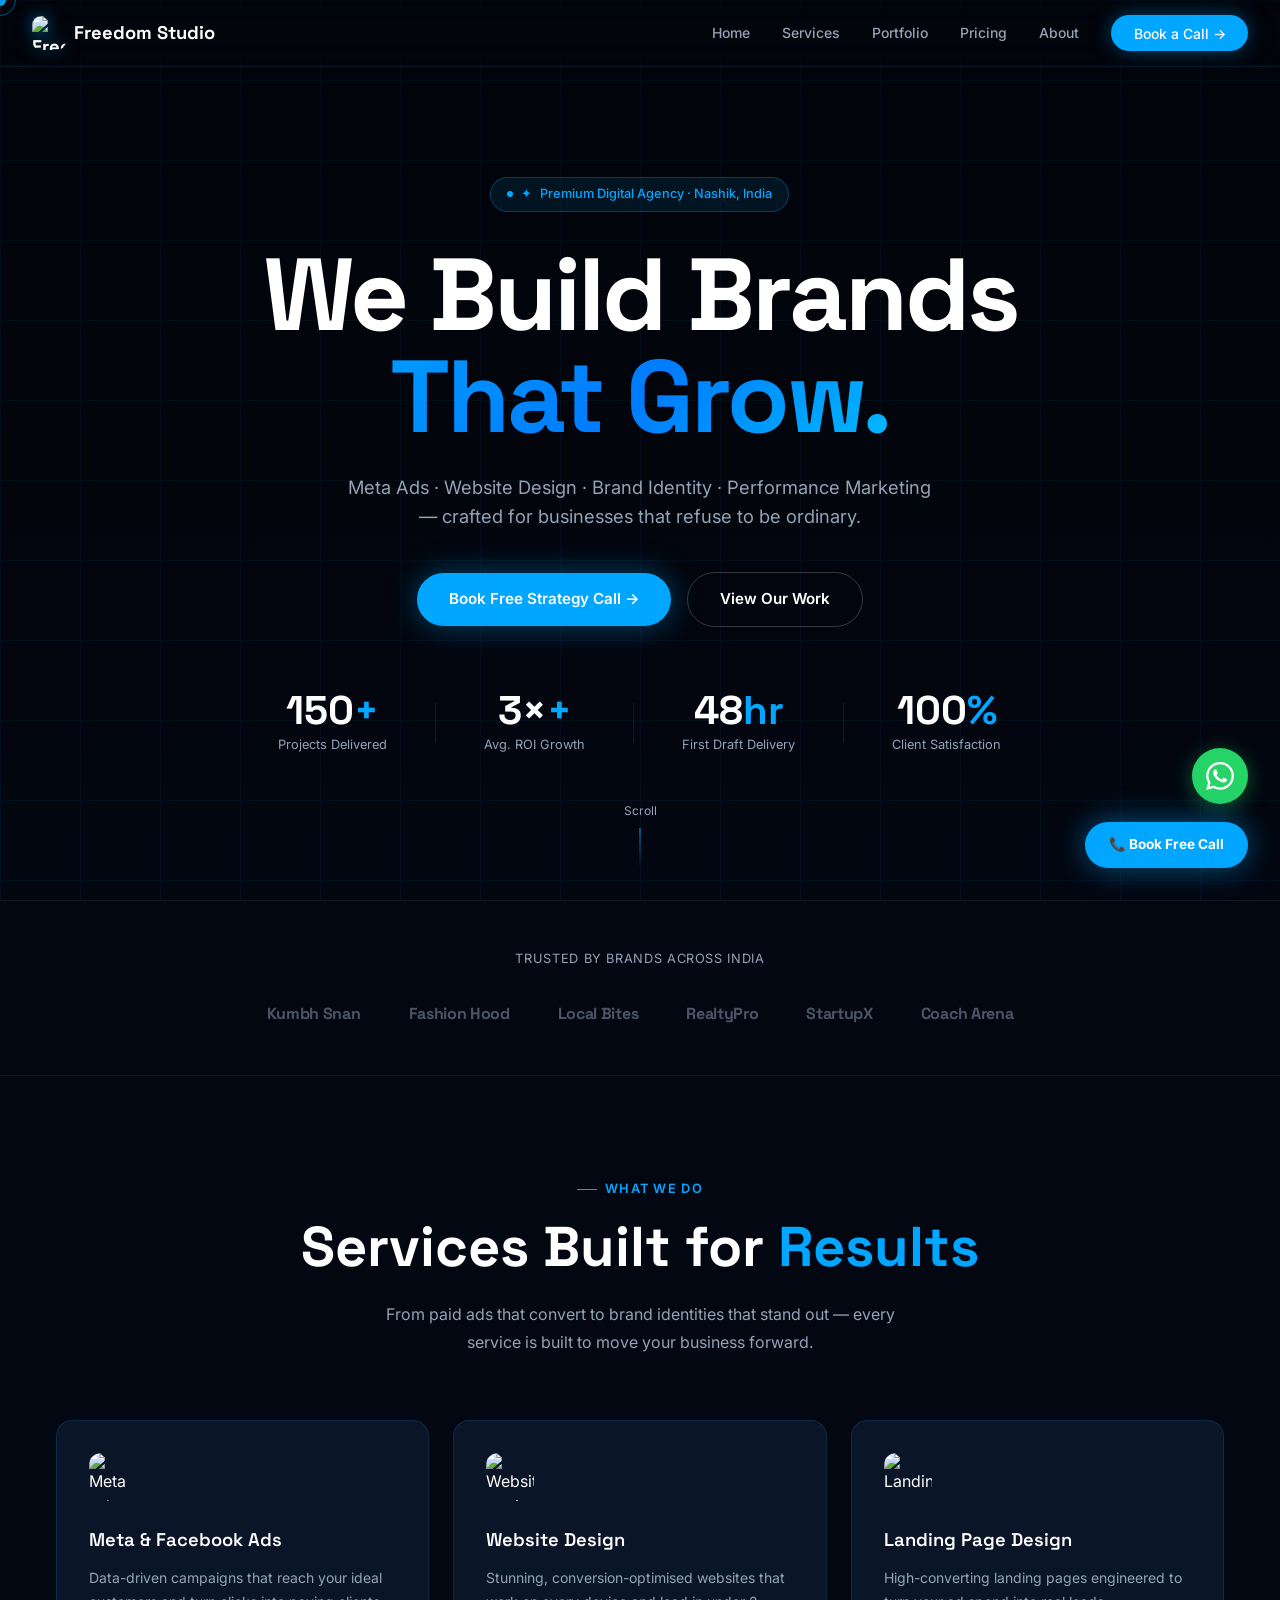
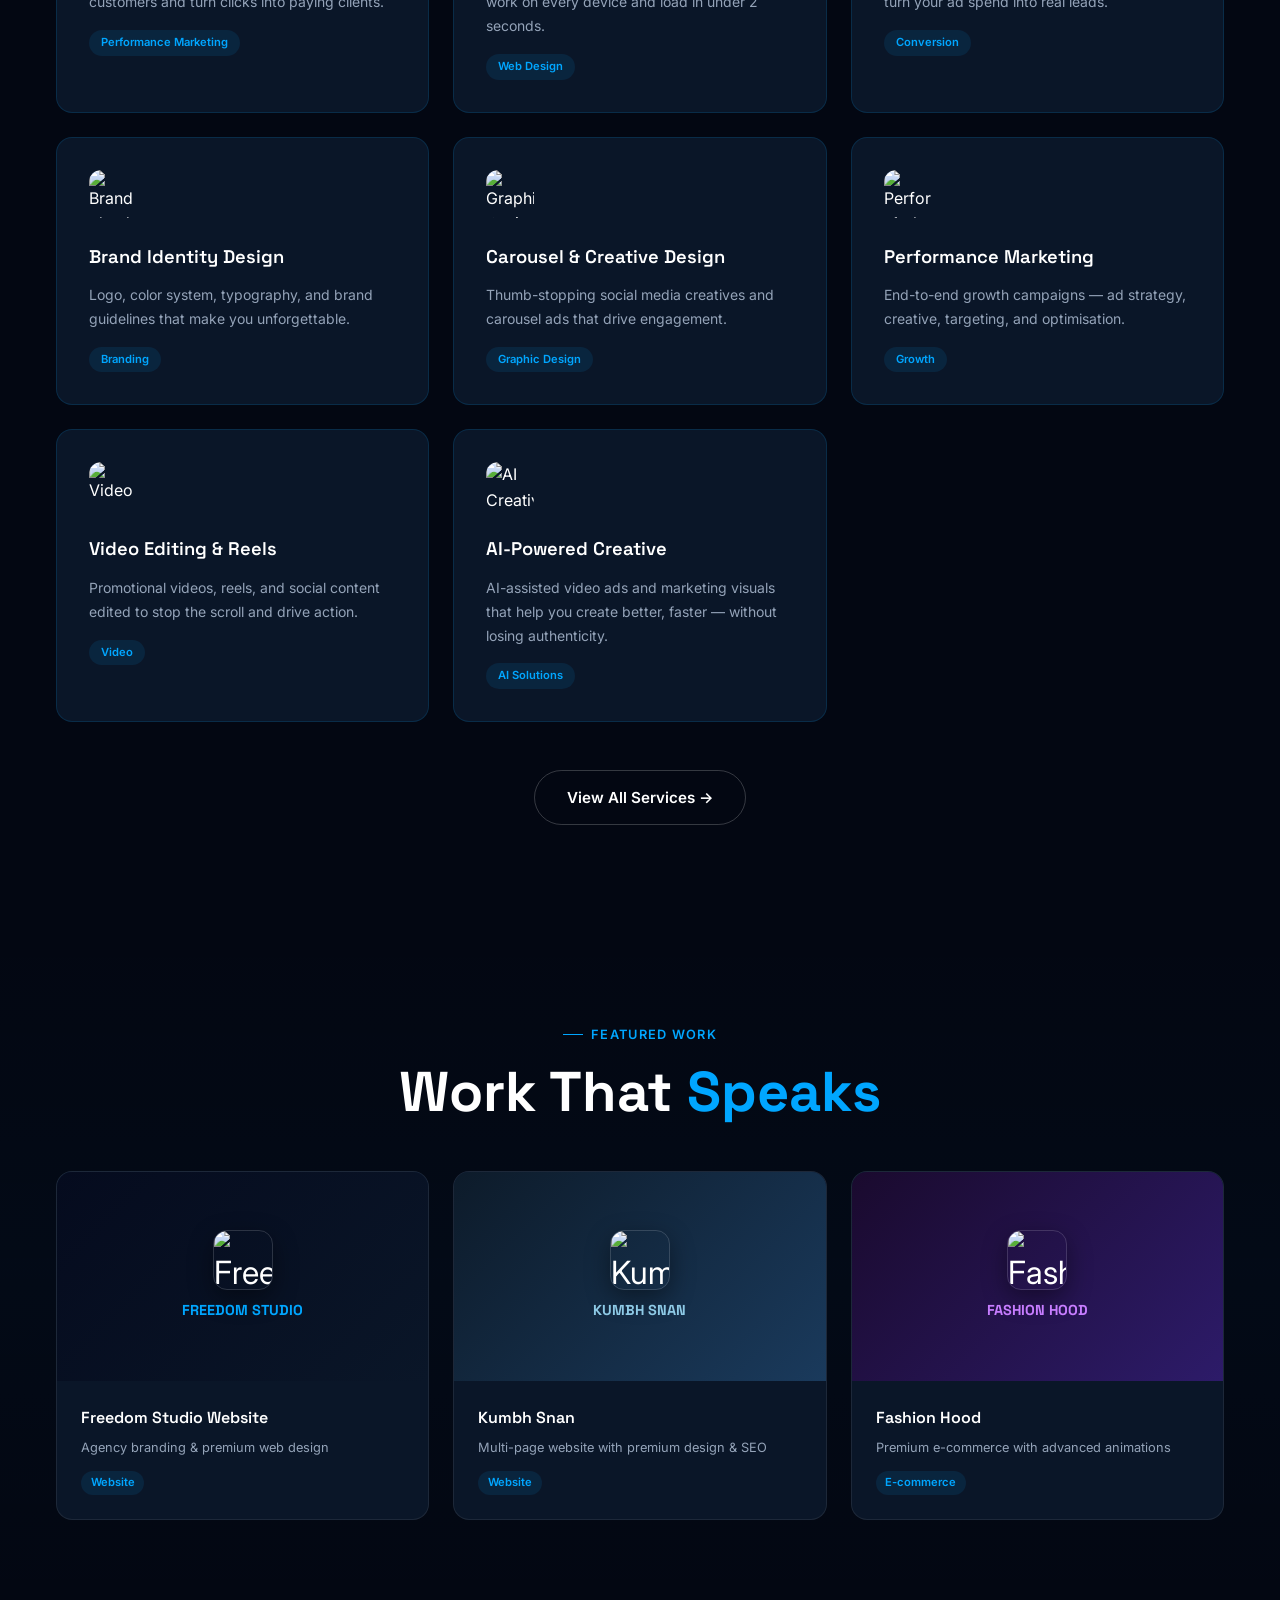
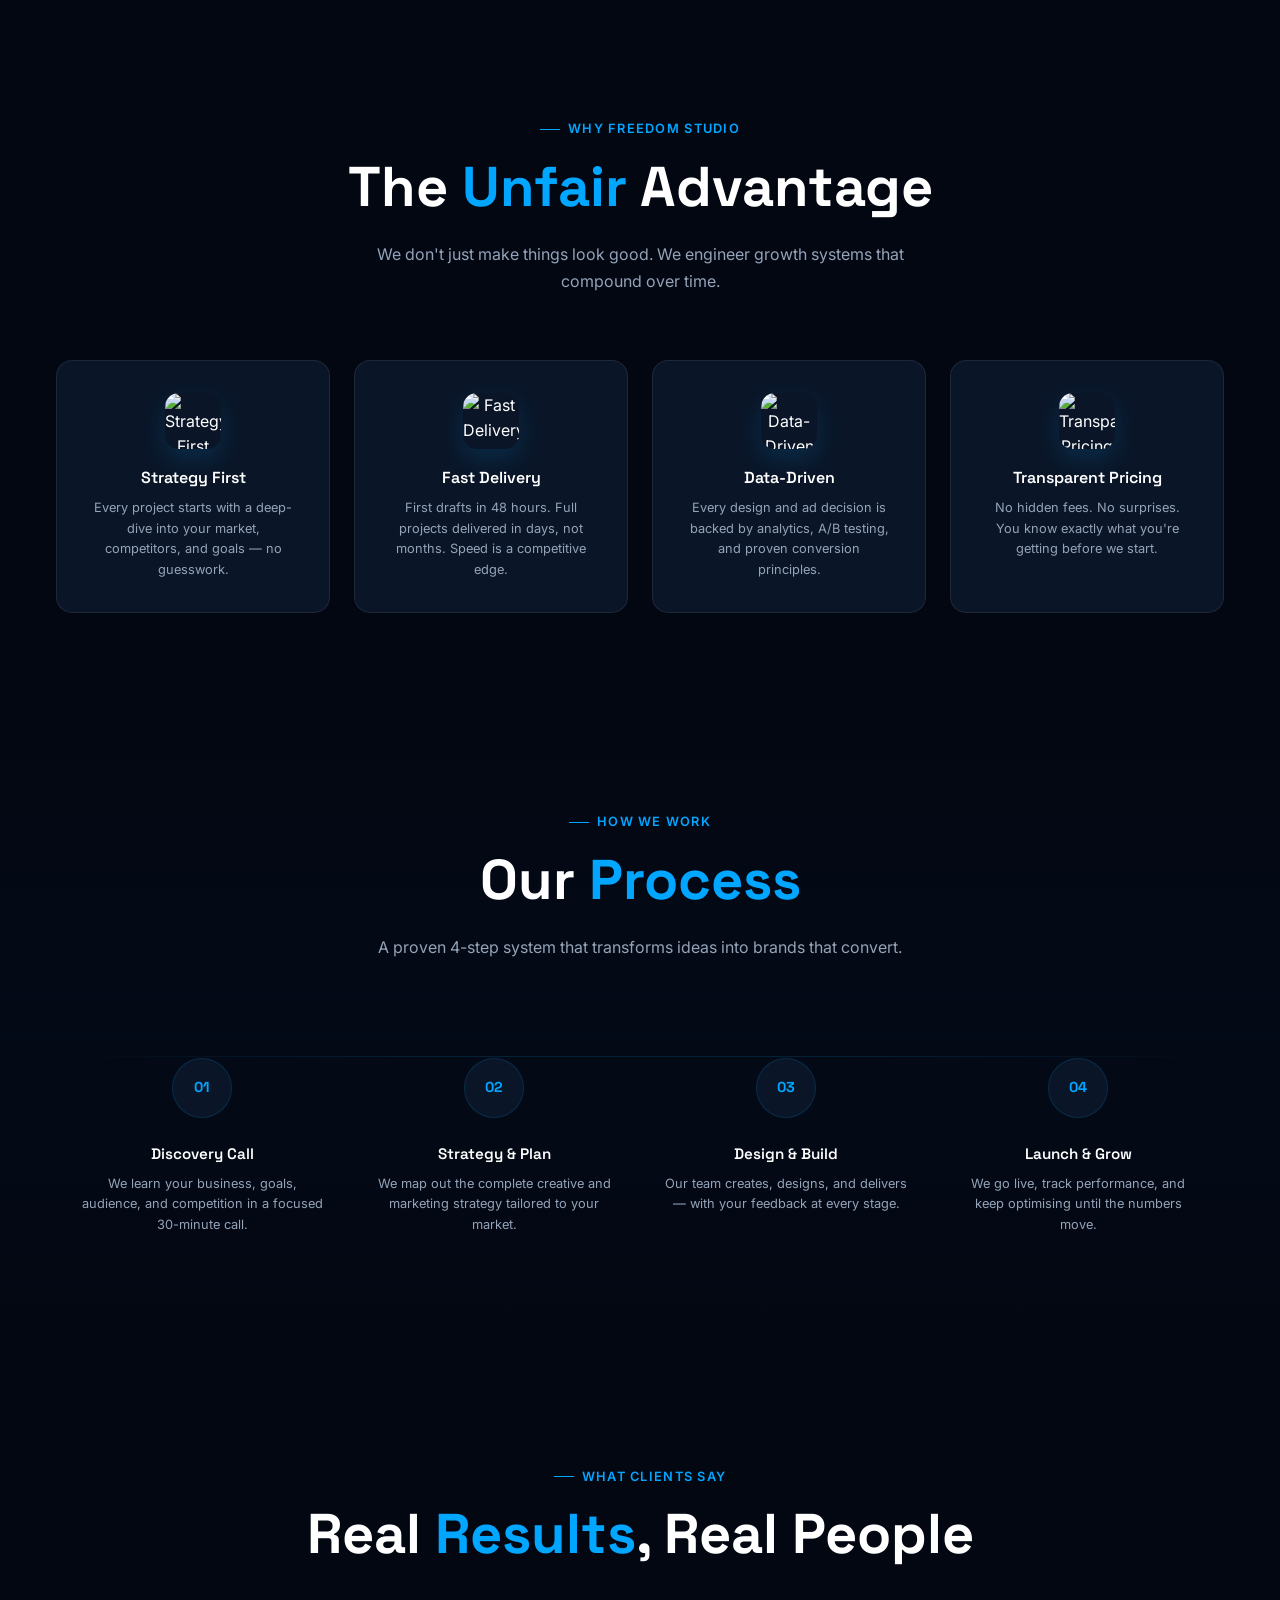
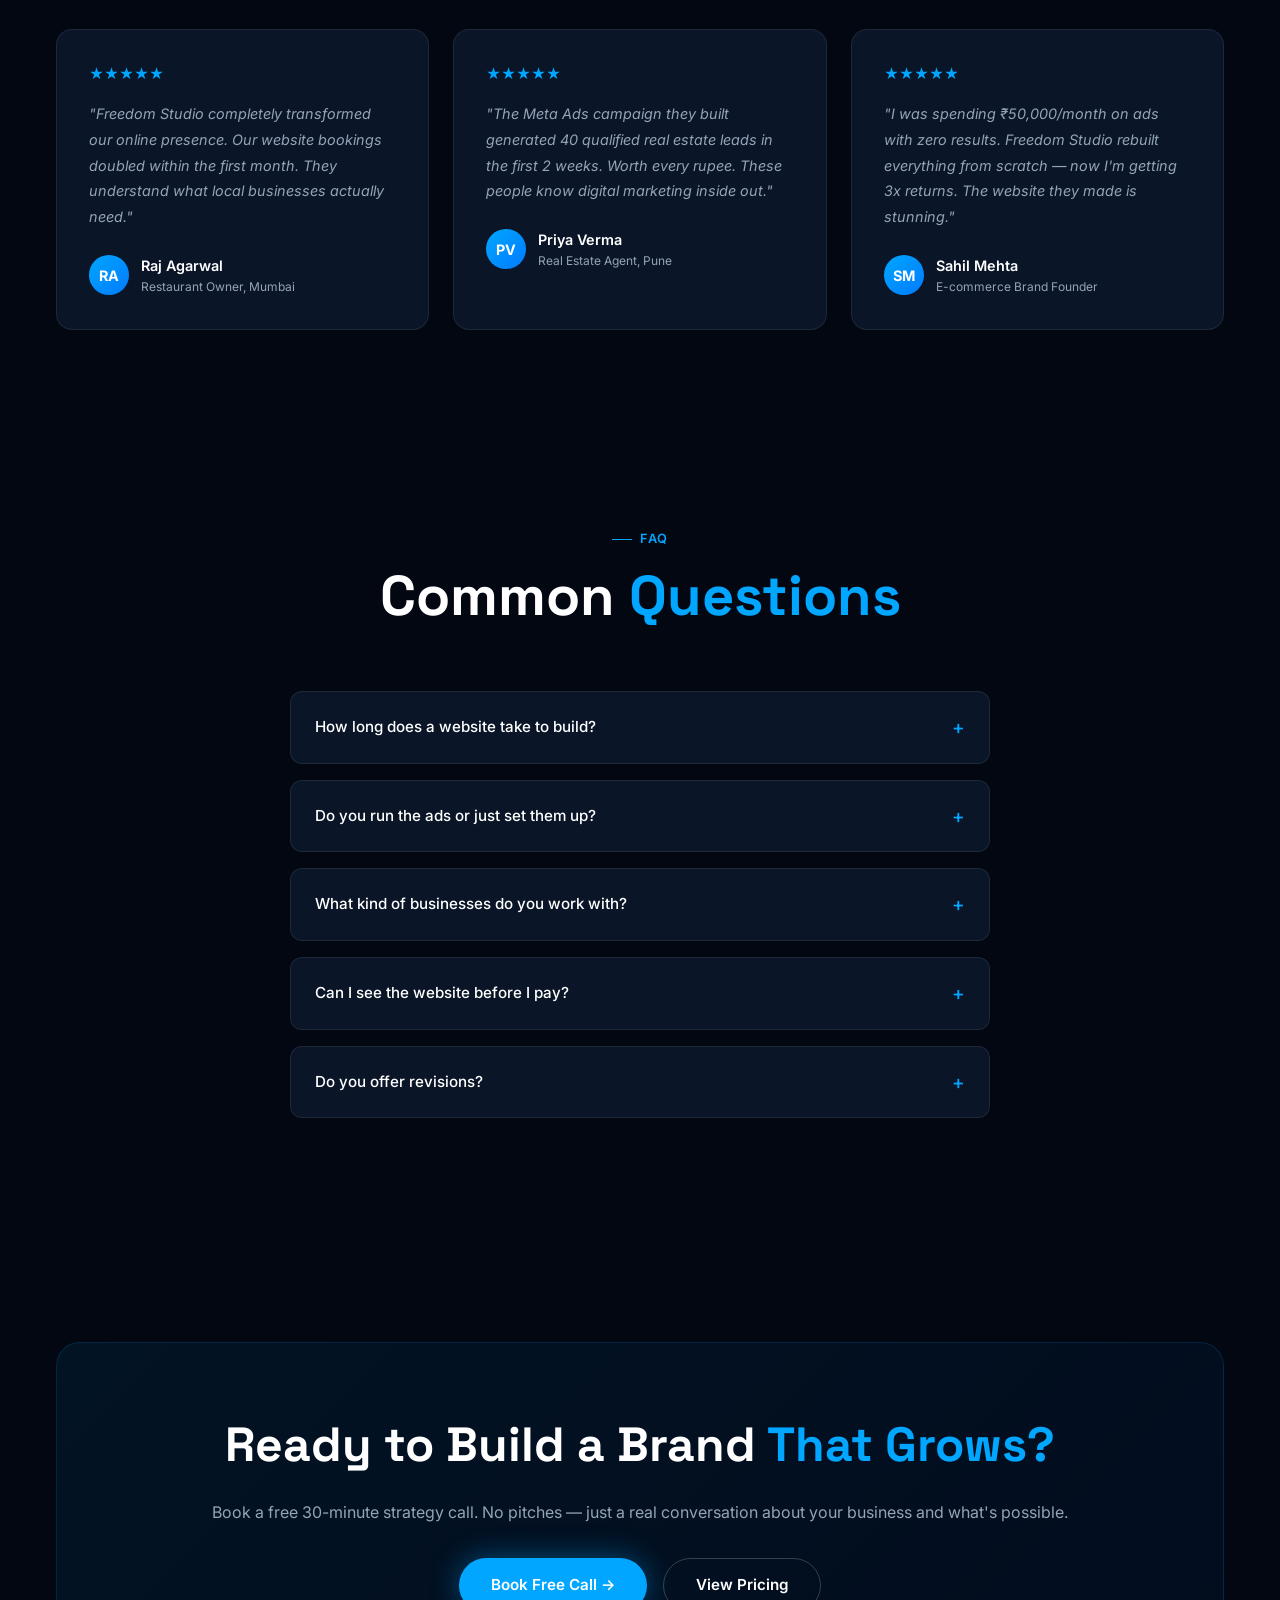
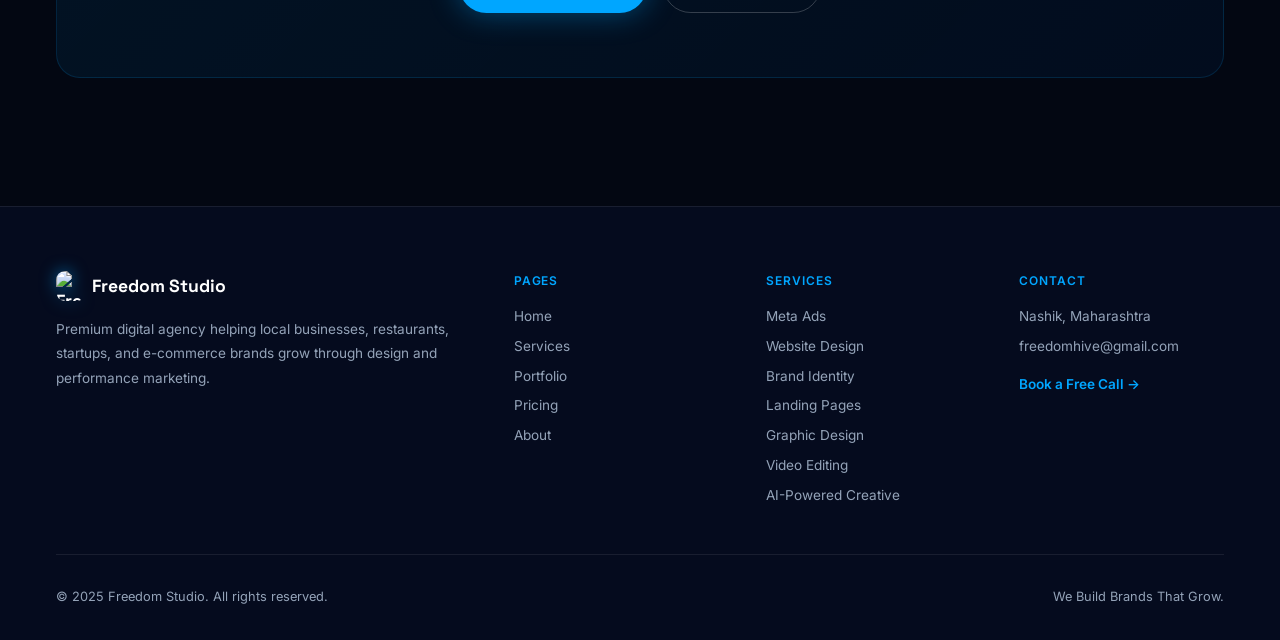
==== commit b61e6676: "Update bento-cafe.html" ====
--- a/bento-cafe.html
+++ b/bento-cafe.html
@@ -1,670 +1,1767 @@
 <!DOCTYPE html>
 <html lang="en">
 <head>
-<meta charset="utf-8">
-<meta name="viewport" content="width=device-width, initial-scale=1, viewport-fit=cover">
-<meta name="theme-color" content="#3b2a25">
-<meta name="description" content="Digital menu of Tea Bento Café — tea, pizza, burgers, momos, sandwiches, shakes and more.">
-<title>Tea Bento Cafe — Menu</title>
+<meta charset="UTF-8">
+<meta name="viewport" content="width=device-width, initial-scale=1.0">
+<title>Freedom Studio — We Build Brands That Grow.</title>
+<link rel="icon" type="image/png" href="logo.png">
+<meta name="description" content="Freedom Studio is a premium digital agency offering Meta Ads, Website Design, Graphic Design, Branding & Performance Marketing. Book a free strategy call today.">
+<meta name="keywords" content="digital agency india, meta ads, facebook ads, website design, brand identity, performance marketing, freedom studio">
+<meta property="og:title" content="Freedom Studio — We Build Brands That Grow.">
+<meta property="og:description" content="Premium digital agency for local businesses, restaurants, real estate, startups & e-commerce brands.">
+<meta property="og:type" content="website">
 <link rel="preconnect" href="https://fonts.googleapis.com">
 <link rel="preconnect" href="https://fonts.gstatic.com" crossorigin>
-<link href="https://fonts.googleapis.com/css2?family=DM+Sans:wght@400;500;600;700&family=Playfair+Display:wght@600;700;800&display=swap" rel="stylesheet">
+<link href="https://fonts.googleapis.com/css2?family=Inter:wght@300;400;500;600;700;800;900&family=Space+Grotesk:wght@300;400;500;600;700&display=swap" rel="stylesheet">
 <style>
-:root{
-  --deep:#3b2a25;
-  --matcha:#96530a;
-  --leaf:#fbebd3;
-  --cream:#faf6ee;
-  --paper:#fffdf9;
-  --ink:#1e2a22;
-  --muted:#6d7a70;
-  --line:#ece5d6;
-  --accent:#c8553d;
-  --gold:#f4a63a;
-  --veg:#2e9b4f;
-  --nonveg:#c0392b;
-  --radius:18px;
-  --shadow:0 6px 24px rgba(59,42,37,.08);
-  --sticky-h:120px;
+:root {
+  --blue: #00A6FF;
+  --blue2: #007BFF;
+  --navy: #050B1E;
+  --bg: #030712;
+  --white: #FFFFFF;
+  --muted: #94A3B8;
+  --surface: #0A1628;
+  --surface2: #0D1F3C;
+  --border: rgba(0,166,255,0.15);
+  --border2: rgba(255,255,255,0.08);
+  --glow: 0 0 40px rgba(0,166,255,0.3);
+  --glow2: 0 0 80px rgba(0,166,255,0.15);
 }
-*{box-sizing:border-box;margin:0;padding:0;-webkit-tap-highlight-color:transparent}
-html{scroll-behavior:smooth}
-body{
-  font-family:'DM Sans',system-ui,-apple-system,Segoe UI,Roboto,sans-serif;
-  background:var(--cream);
-  color:var(--ink);
-  line-height:1.45;
-  -webkit-font-smoothing:antialiased;
-  padding-bottom:env(safe-area-inset-bottom);
+*,*::before,*::after{box-sizing:border-box;margin:0;padding:0}
+html{scroll-behavior:smooth;font-size:16px;overflow-x:hidden}
+body{font-family:'Inter',sans-serif;background:var(--bg);color:var(--white);overflow-x:hidden;line-height:1.6;max-width:100vw}
+::selection{background:rgba(0,166,255,0.3);color:#fff}
+::-webkit-scrollbar{width:4px}
+::-webkit-scrollbar-track{background:var(--bg)}
+::-webkit-scrollbar-thumb{background:var(--blue);border-radius:2px}
+
+/* CURSOR */
+#cursor{position:fixed;width:12px;height:12px;background:var(--blue);border-radius:50%;pointer-events:none;z-index:9999;mix-blend-mode:difference;transition:transform 0.1s;transform:translate(-50%,-50%)}
+#cursor-trail{position:fixed;width:32px;height:32px;border:1px solid rgba(0,166,255,0.5);border-radius:50%;pointer-events:none;z-index:9998;transform:translate(-50%,-50%);transition:left 0.12s,top 0.12s,transform 0.2s}
+
+/* NAV */
+nav{position:fixed;top:0;left:0;right:0;z-index:1000;padding:1rem 2rem;display:flex;align-items:center;justify-content:space-between;backdrop-filter:blur(20px);-webkit-backdrop-filter:blur(20px);border-bottom:1px solid var(--border);transition:background 0.3s}
+nav.scrolled{background:rgba(3,7,18,0.95)}
+.nav-logo{font-family:'Space Grotesk',sans-serif;font-size:1.15rem;font-weight:700;color:#fff;text-decoration:none;display:flex;align-items:center;gap:0.5rem}
+.logo-mark{width:34px;height:34px;border-radius:9px;object-fit:contain;flex-shrink:0;filter:drop-shadow(0 0 8px rgba(0,166,255,0.6))}
+.nav-links{display:flex;align-items:center;gap:2rem;list-style:none}
+.nav-links a{color:var(--muted);text-decoration:none;font-size:0.875rem;font-weight:500;transition:color 0.2s;position:relative}
+.nav-links a::after{content:'';position:absolute;bottom:-4px;left:0;width:0;height:1px;background:var(--blue);transition:width 0.3s}
+.nav-links a:hover{color:#fff}
+.nav-links a:hover::after{width:100%}
+.nav-cta{background:var(--blue);color:#fff;padding:0.6rem 1.4rem;border-radius:50px;font-size:0.85rem;font-weight:600;text-decoration:none;transition:all 0.3s;box-shadow:0 0 20px rgba(0,166,255,0.4)}
+.nav-cta:hover{background:#007BFF;box-shadow:0 0 30px rgba(0,166,255,0.6);transform:translateY(-1px)}
+.nav-links a.nav-cta,.nav-links a.nav-cta:hover{color:#fff}
+.nav-links a.nav-cta::after{display:none}
+.hamburger{display:none;flex-direction:column;gap:5px;cursor:pointer;padding:4px}
+.hamburger span{width:24px;height:2px;background:#fff;border-radius:2px;transition:all 0.3s}
+.mobile-menu{display:none;position:fixed;top:0;left:0;right:0;bottom:0;background:rgba(3,7,18,0.98);z-index:999;flex-direction:column;align-items:center;justify-content:center;gap:2rem;backdrop-filter:blur(20px)}
+.mobile-menu.open{display:flex}
+.mobile-menu a{color:#fff;text-decoration:none;font-size:1.5rem;font-weight:600;transition:color 0.2s}
+.mobile-menu a:hover{color:var(--blue)}
+.mobile-close{position:absolute;top:1.5rem;right:2rem;background:none;border:none;color:#fff;font-size:2rem;cursor:pointer}
+
+/* PAGE SYSTEM */
+.page{display:none;min-height:100vh}
+.page.active{display:block}
+
+/* HERO */
+.hero{position:relative;min-height:100vh;display:flex;align-items:center;justify-content:center;overflow:hidden;padding:6rem 2rem 4rem;background:#000}
+.hero-video{position:absolute;inset:0;width:100%;height:100%;object-fit:cover;z-index:0;background:#000}
+.hero-video-mobile{display:none}
+.hero-video-overlay{position:absolute;inset:0;z-index:1;background:linear-gradient(180deg,rgba(3,7,18,0.55) 0%,rgba(3,7,18,0.65) 45%,rgba(3,7,18,0.92) 100%)}
+.hero-grid{position:absolute;inset:0;z-index:1;background-image:linear-gradient(rgba(0,166,255,0.05) 1px,transparent 1px),linear-gradient(90deg,rgba(0,166,255,0.05) 1px,transparent 1px);background-size:80px 80px;pointer-events:none}
+.hero-content{position:relative;z-index:2;text-align:center;max-width:900px;margin:0 auto}
+.hero-badge{display:inline-flex;align-items:center;gap:0.5rem;background:rgba(0,166,255,0.1);border:1px solid rgba(0,166,255,0.3);border-radius:50px;padding:0.4rem 1rem;font-size:0.8rem;color:var(--blue);margin-bottom:2rem;font-weight:500}
+.hero-badge::before{content:'';width:6px;height:6px;background:var(--blue);border-radius:50%;animation:pulse 2s infinite}
+@keyframes pulse{0%,100%{opacity:1;transform:scale(1)}50%{opacity:0.5;transform:scale(1.3)}}
+.hero h1{font-family:'Space Grotesk',sans-serif;font-size:clamp(3rem,8vw,7rem);font-weight:800;line-height:1;letter-spacing:-0.03em;margin-bottom:1.5rem}
+.hero h1 .line1{display:block;color:#fff}
+.hero h1 .line2{display:block;background:linear-gradient(135deg,#00A6FF,#007BFF,#00D4FF);-webkit-background-clip:text;-webkit-text-fill-color:transparent;background-clip:text}
+.hero-sub{font-size:1.15rem;color:var(--muted);max-width:600px;margin:0 auto 2.5rem;font-weight:400}
+.hero-actions{display:flex;align-items:center;justify-content:center;gap:1rem;flex-wrap:wrap}
+.btn-primary{display:inline-flex;align-items:center;gap:0.5rem;background:var(--blue);color:#fff;padding:0.9rem 2rem;border-radius:50px;font-size:0.95rem;font-weight:600;text-decoration:none;transition:all 0.3s;box-shadow:0 0 30px rgba(0,166,255,0.4)}
+.btn-primary:hover{background:#007BFF;box-shadow:0 0 50px rgba(0,166,255,0.6);transform:translateY(-2px)}
+.btn-secondary{display:inline-flex;align-items:center;gap:0.5rem;background:transparent;color:#fff;padding:0.9rem 2rem;border-radius:50px;font-size:0.95rem;font-weight:600;text-decoration:none;border:1px solid rgba(255,255,255,0.2);transition:all 0.3s}
+.btn-secondary:hover{border-color:var(--blue);color:var(--blue);background:rgba(0,166,255,0.05)}
+.hero-stats{display:flex;align-items:center;justify-content:center;gap:3rem;margin-top:4rem;flex-wrap:wrap}
+.hero-stat .num{font-family:'Space Grotesk',sans-serif;font-size:2.5rem;font-weight:800;color:#fff;line-height:1}
+.hero-stat .num span{color:var(--blue)}
+.hero-stat .label{font-size:0.8rem;color:var(--muted);margin-top:0.25rem}
+.hero-stat-divider{width:1px;height:40px;background:var(--border2)}
+.scroll-indicator{position:absolute;bottom:2rem;left:50%;transform:translateX(-50%);display:flex;flex-direction:column;align-items:center;gap:0.5rem;color:var(--muted);font-size:0.75rem;animation:bounce 2s infinite;z-index:2}
+@keyframes bounce{0%,100%{transform:translateX(-50%) translateY(0)}50%{transform:translateX(-50%) translateY(8px)}}
+.scroll-line{width:1px;height:40px;background:linear-gradient(to bottom,var(--blue),transparent)}
+
+@media(max-width:768px){
+  .hero-video-desktop{display:none !important}
+  .hero-video-mobile{display:block !important}
 }
-button{font:inherit;color:inherit;border:0;background:none;cursor:pointer}
-img{display:block;max-width:100%}
-
-/* ---------- Hero ---------- */
-.hero{
-  position:relative;
-  background:
-    radial-gradient(circle at 85% 10%, rgba(244,166,58,.30), transparent 45%),
-    radial-gradient(circle at 10% 100%, rgba(244,166,58,.18), transparent 50%),
-    linear-gradient(160deg,#3b2a25 0%,#50392f 100%);
-  color:#fff;
-  padding:calc(34px + env(safe-area-inset-top)) 22px 64px;
-  text-align:center;
-  overflow:hidden;
+
+/* SECTIONS */
+section{padding:6rem 2rem}
+.section-eyebrow{display:inline-flex;align-items:center;gap:0.5rem;color:var(--blue);font-size:0.8rem;font-weight:600;letter-spacing:0.1em;text-transform:uppercase;margin-bottom:1rem}
+.section-eyebrow::before{content:'';width:20px;height:1px;background:var(--blue)}
+.section-title{font-family:'Space Grotesk',sans-serif;font-size:clamp(2rem,5vw,3.5rem);font-weight:700;line-height:1.1;margin-bottom:1.5rem}
+.section-sub{font-size:1rem;color:var(--muted);max-width:560px;line-height:1.7}
+.container{max-width:1200px;margin:0 auto;width:100%;padding:0 1rem}
+.text-center{text-align:center}
+.text-center .section-sub{margin:0 auto}
+
+/* TRUST */
+.trust{padding:3rem 2rem;border-top:1px solid var(--border2);border-bottom:1px solid var(--border2)}
+.trust-label{text-align:center;color:var(--muted);font-size:0.8rem;margin-bottom:2rem;letter-spacing:0.05em}
+.trust-logos{display:flex;align-items:center;justify-content:center;gap:3rem;flex-wrap:wrap;opacity:0.5}
+.trust-logo{font-family:'Space Grotesk',sans-serif;font-size:1rem;font-weight:700;color:var(--muted);letter-spacing:-0.02em}
+
+/* SERVICES */
+.services-grid{display:grid;grid-template-columns:repeat(auto-fit,minmax(280px,1fr));gap:1.5rem;margin-top:4rem}
+.service-card{background:var(--surface);border:1px solid var(--border);border-radius:16px;padding:2rem;transition:all 0.4s;position:relative;overflow:hidden;cursor:pointer}
+.service-card::before{content:'';position:absolute;inset:0;background:linear-gradient(135deg,rgba(0,166,255,0.05),transparent);opacity:0;transition:opacity 0.4s}
+.service-card:hover{border-color:rgba(0,166,255,0.4);transform:translateY(-4px);box-shadow:0 20px 60px rgba(0,166,255,0.15)}
+.service-card:hover::before{opacity:1}
+.service-icon{width:48px;height:48px;border-radius:12px;overflow:hidden;margin-bottom:1.5rem;position:relative;z-index:1}
+.service-icon img{width:100%;height:100%;object-fit:cover;display:block}
+.service-card h3{font-family:'Space Grotesk',sans-serif;font-size:1.15rem;font-weight:600;margin-bottom:0.75rem}
+.service-card p{font-size:0.875rem;color:var(--muted);line-height:1.7}
+.service-tag{display:inline-block;background:rgba(0,166,255,0.1);color:var(--blue);padding:0.25rem 0.75rem;border-radius:50px;font-size:0.7rem;font-weight:600;margin-top:1rem}
+
+/* PORTFOLIO */
+.portfolio-filter{display:flex;align-items:center;gap:0.75rem;flex-wrap:wrap;margin-bottom:3rem;justify-content:center}
+.filter-btn{background:transparent;border:1px solid var(--border2);color:var(--muted);padding:0.5rem 1.25rem;border-radius:50px;font-size:0.85rem;cursor:pointer;transition:all 0.3s;font-family:'Inter',sans-serif}
+.filter-btn.active,.filter-btn:hover{background:var(--blue);border-color:var(--blue);color:#fff}
+.portfolio-grid{display:grid;grid-template-columns:repeat(auto-fit,minmax(320px,1fr));gap:1.5rem}
+.portfolio-card{background:var(--surface);border:1px solid var(--border2);border-radius:16px;overflow:hidden;transition:all 0.4s;cursor:pointer;position:relative}
+.portfolio-card:hover{border-color:rgba(0,166,255,0.4);transform:translateY(-6px);box-shadow:0 30px 80px rgba(0,0,0,0.5)}
+.portfolio-thumb{aspect-ratio:16/9;background:var(--surface2);display:flex;align-items:center;justify-content:center;position:relative;overflow:hidden}
+.portfolio-thumb-inner{width:100%;height:100%;display:flex;align-items:center;justify-content:center;font-size:2rem;position:relative}
+.pf-icon-box{width:60px;height:60px;border-radius:14px;overflow:hidden;margin:0 auto 0.6rem;border:1px solid rgba(255,255,255,0.15);box-shadow:0 8px 24px rgba(0,0,0,0.4)}
+.pf-icon-box img{width:100%;height:100%;object-fit:cover;display:block}
+.portfolio-overlay{position:absolute;inset:0;background:rgba(0,166,255,0.1);opacity:0;transition:opacity 0.3s;display:flex;align-items:center;justify-content:center}
+.portfolio-card:hover .portfolio-overlay{opacity:1}
+.portfolio-info{padding:1.5rem}
+.portfolio-info h3{font-family:'Space Grotesk',sans-serif;font-size:1rem;font-weight:600;margin-bottom:0.5rem}
+.portfolio-info p{font-size:0.8rem;color:var(--muted)}
+.portfolio-tag{display:inline-block;background:rgba(0,166,255,0.1);color:var(--blue);padding:0.2rem 0.6rem;border-radius:50px;font-size:0.7rem;margin-top:0.75rem;font-weight:600}
+.portfolio-link{position:absolute;top:1rem;right:1rem;width:36px;height:36px;background:rgba(0,166,255,0.2);border-radius:50%;display:flex;align-items:center;justify-content:center;color:var(--blue);text-decoration:none;opacity:0;transition:opacity 0.3s}
+.portfolio-card:hover .portfolio-link{opacity:1}
+.food-icon-cell{border-radius:6px;aspect-ratio:1;overflow:hidden}
+.food-icon-cell img{width:100%;height:100%;object-fit:cover;display:block}
+
+/* PROCESS */
+.process-steps{display:grid;grid-template-columns:repeat(auto-fit,minmax(200px,1fr));gap:0;margin-top:4rem;position:relative}
+.process-steps::before{content:'';position:absolute;top:30px;left:0;right:0;height:1px;background:linear-gradient(to right,transparent,var(--border),var(--border),transparent)}
+.process-step{text-align:center;padding:2rem 1.5rem}
+.process-num{width:60px;height:60px;border:1px solid var(--border);border-radius:50%;display:flex;align-items:center;justify-content:center;margin:0 auto 1.5rem;background:var(--surface);font-family:'Space Grotesk',sans-serif;font-size:0.9rem;font-weight:700;color:var(--blue);position:relative;z-index:1}
+.process-step h3{font-family:'Space Grotesk',sans-serif;font-size:0.95rem;font-weight:600;margin-bottom:0.5rem}
+.process-step p{font-size:0.8rem;color:var(--muted);line-height:1.6}
+
+/* TESTIMONIALS */
+.testimonials-grid{display:grid;grid-template-columns:repeat(auto-fit,minmax(300px,1fr));gap:1.5rem;margin-top:4rem}
+.testimonial-card{background:var(--surface);border:1px solid var(--border2);border-radius:16px;padding:2rem;position:relative;transition:all 0.3s}
+.testimonial-card:hover{border-color:rgba(0,166,255,0.3)}
+.stars{color:var(--blue);font-size:0.9rem;margin-bottom:1rem}
+.testimonial-text{font-size:0.9rem;color:var(--muted);line-height:1.8;margin-bottom:1.5rem;font-style:italic}
+.testimonial-author{display:flex;align-items:center;gap:0.75rem}
+.author-avatar{width:40px;height:40px;border-radius:50%;background:linear-gradient(135deg,var(--blue),var(--blue2));display:flex;align-items:center;justify-content:center;font-weight:700;font-size:0.9rem;color:#fff}
+.author-name{font-size:0.9rem;font-weight:600}
+.author-role{font-size:0.75rem;color:var(--muted)}
+
+/* FAQ */
+.faq-list{max-width:700px;margin:4rem auto 0;display:flex;flex-direction:column;gap:1rem}
+.faq-item{background:var(--surface);border:1px solid var(--border2);border-radius:12px;overflow:hidden;transition:border-color 0.3s}
+.faq-item.open{border-color:rgba(0,166,255,0.3)}
+.faq-q{display:flex;align-items:center;justify-content:space-between;padding:1.25rem 1.5rem;cursor:pointer;font-size:0.95rem;font-weight:500}
+.faq-icon{color:var(--blue);transition:transform 0.3s;font-size:1.2rem;flex-shrink:0}
+.faq-item.open .faq-icon{transform:rotate(45deg)}
+.faq-a{max-height:0;overflow:hidden;transition:max-height 0.4s ease;font-size:0.875rem;color:var(--muted);line-height:1.8;padding:0 1.5rem}
+.faq-item.open .faq-a{max-height:200px;padding:0 1.5rem 1.25rem}
+
+/* CTA SECTION */
+.cta-section{background:linear-gradient(135deg,rgba(0,166,255,0.08),rgba(0,123,255,0.05));border:1px solid var(--border);border-radius:24px;padding:4rem;text-align:center;margin:2rem 0}
+.cta-section h2{font-family:'Space Grotesk',sans-serif;font-size:clamp(1.8rem,4vw,3rem);font-weight:700;margin-bottom:1rem}
+.cta-section p{color:var(--muted);margin-bottom:2rem;font-size:1rem}
+.cta-actions{display:flex;justify-content:center;gap:1rem;flex-wrap:wrap}
+
+/* PRICING */
+.pricing-grid{display:grid;grid-template-columns:repeat(auto-fit,minmax(300px,1fr));gap:1.5rem;margin-top:4rem;align-items:start}
+.pricing-card{background:var(--surface);border:1px solid var(--border2);border-radius:20px;padding:2.5rem;position:relative;transition:all 0.4s}
+.pricing-card.featured{border-color:var(--blue);background:linear-gradient(135deg,rgba(0,166,255,0.08),var(--surface));box-shadow:0 0 60px rgba(0,166,255,0.15)}
+.pricing-badge{position:absolute;top:-12px;left:50%;transform:translateX(-50%);background:var(--blue);color:#fff;padding:0.25rem 1rem;border-radius:50px;font-size:0.75rem;font-weight:600;white-space:nowrap}
+.pricing-tier{font-size:0.8rem;color:var(--blue);font-weight:600;letter-spacing:0.08em;text-transform:uppercase;margin-bottom:0.5rem}
+.pricing-name{font-family:'Space Grotesk',sans-serif;font-size:1.3rem;font-weight:700;margin-bottom:1rem}
+.pricing-price{margin-bottom:2rem}
+.pricing-currency{font-size:1.2rem;font-weight:600;color:var(--blue);vertical-align:top;line-height:1.8}
+.pricing-amount{font-family:'Space Grotesk',sans-serif;font-size:3rem;font-weight:800;line-height:1}
+.pricing-period{font-size:0.85rem;color:var(--muted)}
+.pricing-features{list-style:none;display:flex;flex-direction:column;gap:0.75rem;margin-bottom:2rem}
+.pricing-features li{display:flex;align-items:center;gap:0.75rem;font-size:0.875rem;color:var(--muted)}
+.pricing-features li::before{content:'✓';color:var(--blue);font-weight:700;flex-shrink:0}
+.pricing-example{margin-top:1rem;padding-top:1rem;border-top:1px solid var(--border2);font-size:0.75rem;color:var(--muted)}
+.pricing-example a{color:var(--blue);text-decoration:none}
+.pricing-example a:hover{text-decoration:underline}
+.addon-icon{width:40px;height:40px;border-radius:10px;background:rgba(0,166,255,0.1);display:flex;align-items:center;justify-content:center;margin-bottom:0.75rem;color:var(--blue)}
+.addon-icon svg{width:20px;height:20px}
+
+/* CONTACT FORM */
+.contact-grid{display:grid;grid-template-columns:1fr 1fr;gap:4rem;align-items:start;margin-top:4rem}
+.contact-info h3{font-family:'Space Grotesk',sans-serif;font-size:1.5rem;font-weight:700;margin-bottom:1rem}
+.contact-info p{color:var(--muted);font-size:0.9rem;line-height:1.8;margin-bottom:2rem}
+.contact-details{display:flex;flex-direction:column;gap:1rem}
+.contact-detail{display:flex;align-items:center;gap:0.75rem;color:var(--muted);font-size:0.875rem}
+.contact-detail-icon{width:36px;height:36px;background:rgba(0,166,255,0.1);border-radius:8px;display:flex;align-items:center;justify-content:center;flex-shrink:0;color:var(--blue)}
+.contact-detail-icon svg{width:18px;height:18px}
+.form-group{margin-bottom:1.25rem}
+.form-label{display:block;font-size:0.8rem;color:var(--muted);margin-bottom:0.5rem;font-weight:500;letter-spacing:0.02em}
+.form-input,.form-select,.form-textarea{width:100%;background:var(--surface);border:1px solid var(--border2);border-radius:10px;padding:0.85rem 1rem;color:#fff;font-size:0.9rem;font-family:'Inter',sans-serif;transition:all 0.3s;outline:none}
+.form-input:focus,.form-select:focus,.form-textarea:focus{border-color:var(--blue);box-shadow:0 0 0 3px rgba(0,166,255,0.1)}
+.form-input::placeholder,.form-textarea::placeholder{color:rgba(148,163,184,0.5)}
+.form-select{appearance:none;cursor:pointer}
+.form-select option{background:var(--surface)}
+.form-textarea{resize:vertical;min-height:120px}
+.form-row{display:grid;grid-template-columns:1fr 1fr;gap:1rem}
+.success-msg{display:none;background:rgba(0,166,255,0.1);border:1px solid rgba(0,166,255,0.3);border-radius:12px;padding:1.5rem;text-align:center;color:var(--blue);font-weight:500}
+
+/* ABOUT */
+.about-story{display:grid;grid-template-columns:1fr 1fr;gap:4rem;align-items:center;margin-top:4rem}
+.about-visual{background:var(--surface);border:1px solid var(--border);border-radius:20px;aspect-ratio:1;display:flex;align-items:center;justify-content:center;position:relative;overflow:hidden}
+.about-visual-inner{width:100%;height:100%;position:relative;z-index:1}
+.about-visual-inner img{width:100%;height:100%;object-fit:cover;display:block}
+.about-glow{position:absolute;width:200px;height:200px;background:rgba(0,166,255,0.1);border-radius:50%;filter:blur(60px);z-index:0}
+.timeline{margin-top:3rem;position:relative;padding-left:2rem}
+.timeline::before{content:'';position:absolute;left:0;top:0;bottom:0;width:1px;background:linear-gradient(to bottom,var(--blue),transparent)}
+.timeline-item{position:relative;margin-bottom:2rem}
+.timeline-dot{position:absolute;left:-2.4rem;top:4px;width:12px;height:12px;background:var(--blue);border-radius:50%;box-shadow:0 0 10px var(--blue)}
+.timeline-year{font-size:0.75rem;color:var(--blue);font-weight:600;margin-bottom:0.25rem}
+.timeline-title{font-size:0.95rem;font-weight:600;margin-bottom:0.25rem}
+.timeline-desc{font-size:0.85rem;color:var(--muted);line-height:1.6}
+.values-grid{display:grid;grid-template-columns:repeat(auto-fit,minmax(220px,1fr));gap:1.5rem;margin-top:3rem}
+.value-card{background:var(--surface);border:1px solid var(--border2);border-radius:16px;padding:2rem;text-align:center;transition:all 0.3s}
+.value-card:hover{border-color:rgba(0,166,255,0.3);transform:translateY(-4px)}
+.value-icon{width:56px;height:56px;border-radius:14px;overflow:hidden;margin:0 auto 1rem;box-shadow:0 10px 24px rgba(0,166,255,0.15)}
+.value-icon img{width:100%;height:100%;object-fit:cover;display:block}
+.value-card h3{font-family:'Space Grotesk',sans-serif;font-size:1rem;font-weight:600;margin-bottom:0.5rem}
+.value-card p{font-size:0.8rem;color:var(--muted);line-height:1.6}
+
+/* SERVICES PAGE */
+.service-detail{background:var(--surface);border:1px solid var(--border2);border-radius:20px;padding:3rem;margin-bottom:2rem}
+.service-detail-header{display:flex;align-items:center;gap:1.5rem;margin-bottom:2rem}
+.service-detail-icon{width:64px;height:64px;border-radius:16px;overflow:hidden;flex-shrink:0}
+.service-detail-icon img{width:100%;height:100%;object-fit:cover;display:block}
+.service-detail h2{font-family:'Space Grotesk',sans-serif;font-size:1.5rem;font-weight:700}
+.service-detail-grid{display:grid;grid-template-columns:repeat(auto-fit,minmax(200px,1fr));gap:2rem}
+.service-detail-col h4{font-size:0.75rem;color:var(--blue);font-weight:600;letter-spacing:0.08em;text-transform:uppercase;margin-bottom:1rem}
+.service-detail-col ul{list-style:none;display:flex;flex-direction:column;gap:0.5rem}
+.service-detail-col li{font-size:0.85rem;color:var(--muted);display:flex;align-items:center;gap:0.5rem}
+.service-detail-col li::before{content:'→';color:var(--blue)}
+
+/* FLOATING WHATSAPP */
+.whatsapp-btn{position:fixed;bottom:6rem;right:2rem;width:56px;height:56px;background:#25D366;border-radius:50%;display:flex;align-items:center;justify-content:center;z-index:500;box-shadow:0 4px 20px rgba(37,211,102,0.4);text-decoration:none;animation:float 3s ease-in-out infinite;cursor:pointer;border:none}
+.whatsapp-btn:hover{box-shadow:0 6px 30px rgba(37,211,102,0.6)}
+@keyframes float{0%,100%{transform:translateY(0)}50%{transform:translateY(-6px)}}
+.sticky-cta{position:fixed;bottom:2rem;right:2rem;background:var(--blue);color:#fff !important;padding:0.75rem 1.5rem;border-radius:50px;font-size:0.85rem;font-weight:700;text-decoration:none;z-index:600;box-shadow:0 0 30px rgba(0,166,255,0.5),0 2px 8px rgba(0,0,0,0.4);display:flex;align-items:center;gap:0.5rem;animation:slideUp 0.5s ease 1s both;white-space:nowrap}
+@keyframes slideUp{from{transform:translateY(20px);opacity:0}to{transform:translateY(0);opacity:1}}
+.sticky-cta:hover{background:#007BFF;box-shadow:0 0 40px rgba(0,166,255,0.6)}
+
+/* GLOW EFFECTS */
+.glow-dot{width:300px;height:300px;background:rgba(0,166,255,0.06);border-radius:50%;filter:blur(80px);position:absolute;pointer-events:none}
+
+/* RESPONSIVE */
+@media(max-width:768px){
+  nav{padding:1rem}
+  .nav-links{display:none}
+  .hamburger{display:flex}
+  .hero h1{font-size:2.8rem}
+  .hero-stats{gap:1.5rem}
+  .hero-stat-divider{display:none}
+  .contact-grid{grid-template-columns:1fr}
+  .about-story{grid-template-columns:1fr}
+  .about-visual{display:none}
+  .form-row{grid-template-columns:1fr}
+  section{padding:4rem 1.5rem}
+  .cta-section{padding:2.5rem 1.5rem}
+  .process-steps::before{display:none}
+  .service-detail{padding:1.5rem}
+  .service-detail-header{flex-direction:column;align-items:flex-start}
+  .pricing-grid{grid-template-columns:1fr}
+  .services-grid{grid-template-columns:1fr}
+  .values-grid{grid-template-columns:1fr 1fr}
+  .testimonials-grid{grid-template-columns:1fr}
+  .trust-logos{gap:1.5rem}
+  .portfolio-grid{grid-template-columns:1fr}
+  .sticky-cta{bottom:1rem;right:1rem;padding:0.6rem 1.1rem;font-size:0.8rem}
+  .whatsapp-btn{bottom:4.5rem;right:1rem}
 }
-.hero::before{ /* subtle wave pattern */
-  content:"";position:absolute;inset:0;opacity:.07;
-  background-image:
-    radial-gradient(circle at 50% 100%, transparent 0 9px, #fff 10px 11px, transparent 12px);
-  background-size:28px 14px;
+@media(max-width:480px){
+  .hero h1{font-size:2.2rem}
+  .hero-actions{flex-direction:column;align-items:stretch}
+  .btn-primary,.btn-secondary{justify-content:center}
 }
-.hero::after{ /* curved bottom edge */
-  content:"";position:absolute;left:-5%;right:-5%;bottom:-1px;height:36px;
-  background:var(--cream);border-radius:50% 50% 0 0 / 100% 100% 0 0;
-}
-.logo{
-  position:relative;z-index:1;
-  width:110px;height:110px;margin:0 auto 14px;
-  border-radius:50%;
-  box-shadow:0 8px 24px rgba(0,0,0,.35);
-}
-.logo img{width:100%;height:100%;border-radius:50%}
-.steam{animation:steam 3.2s ease-in-out infinite;transform-origin:center bottom}
-.steam:nth-child(2){animation-delay:.6s}
-.steam:nth-child(3){animation-delay:1.2s}
-@keyframes steam{0%,100%{opacity:.25;transform:translateY(2px)}50%{opacity:1;transform:translateY(-2px)}}
-.hero h1{
-  position:relative;z-index:1;
-  font-family:'Playfair Display',serif;
-  font-size:clamp(32px,9vw,46px);
-  font-weight:800;letter-spacing:.3px;line-height:1.1;
-}
-.hero h1 span{color:var(--gold)}
-.tagline{
-  position:relative;z-index:1;
-  margin-top:8px;font-size:13px;letter-spacing:3px;text-transform:uppercase;opacity:.85;
-}
-.pills{
-  position:relative;z-index:1;
-  display:flex;flex-wrap:wrap;justify-content:center;gap:8px;margin-top:20px;
-}
-.pill{
-  font-size:12.5px;font-weight:500;
-  padding:7px 13px;border-radius:999px;
-  background:rgba(255,255,255,.12);border:1px solid rgba(255,255,255,.22);
-  display:inline-flex;align-items:center;gap:6px;
-}
-.pill i{width:7px;height:7px;border-radius:50%;background:#7be08f;box-shadow:0 0 0 3px rgba(123,224,143,.25)}
-
-/* ---------- Sticky toolbar ---------- */
-.sticky{
-  position:sticky;top:0;z-index:30;
-  background:rgba(250,246,238,.92);
-  backdrop-filter:saturate(1.4) blur(12px);
-  -webkit-backdrop-filter:saturate(1.4) blur(12px);
-  border-bottom:1px solid var(--line);
-  padding-top:env(safe-area-inset-top);
-}
-.search-row{display:flex;gap:10px;align-items:center;padding:12px 16px 8px}
-.search{
-  flex:1;position:relative;
-}
-.search svg{position:absolute;left:14px;top:50%;transform:translateY(-50%);width:18px;height:18px;color:var(--muted)}
-.search input{
-  width:100%;height:44px;
-  border-radius:14px;border:1.5px solid var(--line);
-  background:var(--paper);
-  padding:0 40px 0 42px;
-  font:inherit;font-size:15px;color:var(--ink);
-  outline:none;transition:border-color .2s, box-shadow .2s;
-}
-.search input:focus{border-color:var(--matcha);box-shadow:0 0 0 4px rgba(244,166,58,.28)}
-.search .clear{
-  position:absolute;right:8px;top:50%;transform:translateY(-50%);
-  width:28px;height:28px;border-radius:50%;
-  display:none;place-items:center;color:var(--muted);font-size:18px;line-height:1;
-}
-.search .clear.show{display:grid}
-.veg-toggle{
-  display:flex;align-items:center;gap:8px;
-  height:44px;padding:0 12px;border-radius:14px;
-  border:1.5px solid var(--line);background:var(--paper);
-  font-size:13px;font-weight:600;white-space:nowrap;
-  transition:all .2s;
-}
-.veg-toggle .box{
-  width:16px;height:16px;border:1.6px solid var(--veg);border-radius:3px;display:grid;place-items:center;
-}
-.veg-toggle .box::after{content:"";width:8px;height:8px;border-radius:50%;background:var(--veg);opacity:.35;transition:opacity .2s}
-.veg-toggle[aria-pressed="true"]{background:#eaf6ed;border-color:var(--veg);color:#1e6e37}
-.veg-toggle[aria-pressed="true"] .box::after{opacity:1}
-
-.chips{
-  display:flex;gap:8px;overflow-x:auto;
-  padding:4px 16px 12px;
-  scrollbar-width:none;-ms-overflow-style:none;
-  scroll-snap-type:x proximity;
-}
-.chips::-webkit-scrollbar{display:none}
-.chip{
-  flex:0 0 auto;scroll-snap-align:center;
-  padding:8px 15px;border-radius:999px;
-  font-size:13.5px;font-weight:600;
-  background:var(--paper);border:1.5px solid var(--line);color:var(--ink);
-  display:inline-flex;align-items:center;gap:6px;
-  transition:all .2s;
-}
-.chip.active{background:var(--deep);border-color:var(--deep);color:#fff;box-shadow:0 4px 12px rgba(59,42,37,.25)}
-
-/* ---------- Menu ---------- */
-main{max-width:820px;margin:0 auto;padding:6px 16px 40px}
-.section{padding-top:22px;scroll-margin-top:calc(var(--sticky-h) + 4px)}
-.section-head{display:flex;align-items:center;justify-content:space-between;gap:12px;margin-bottom:12px}
-.section-head h2{font-family:'Playfair Display',serif;font-size:24px;line-height:1.15;color:var(--deep)}
-.section-head p{font-size:13px;color:var(--muted);margin-top:3px}
-.count{font-size:12px;font-weight:600;color:var(--matcha);background:var(--leaf);padding:4px 10px;border-radius:999px;white-space:nowrap}
-
-.grid{display:grid;gap:12px;grid-template-columns:1fr}
-.card{
-  display:flex;gap:14px;align-items:stretch;
-  background:var(--paper);
-  border:1px solid var(--line);
-  border-radius:var(--radius);
-  padding:12px;
-  box-shadow:var(--shadow);
-  text-align:left;width:100%;
-  transition:transform .2s, box-shadow .2s;
-  opacity:0;transform:translateY(14px);
-}
-.card.in{opacity:1;transform:none;transition:opacity .5s ease, transform .5s ease, box-shadow .2s}
-.card:active{transform:scale(.985)}
-.info{flex:1;min-width:0;display:flex;flex-direction:column;justify-content:space-between;gap:8px}
-.name-row{display:flex;align-items:flex-start;gap:8px}
-.vdot{
-  flex:0 0 auto;margin-top:3px;
-  width:15px;height:15px;border:1.6px solid var(--veg);border-radius:3px;display:grid;place-items:center;
-}
-.vdot::after{content:"";width:7px;height:7px;border-radius:50%;background:var(--veg)}
-.vdot.nv{border-color:var(--nonveg)}
-.vdot.nv::after{background:var(--nonveg);border-radius:0;clip-path:polygon(50% 0,100% 100%,0 100%);width:8px;height:7px}
-.name{font-weight:700;font-size:16px;line-height:1.25}
-.desc{
-  font-size:13px;color:var(--muted);margin-top:4px;
-  display:-webkit-box;-webkit-line-clamp:2;-webkit-box-orient:vertical;overflow:hidden;
-}
-.bottom{display:flex;align-items:center;justify-content:space-between;gap:8px}
-.price{font-weight:700;font-size:17px;color:var(--deep)}
-.price small{font-size:13px;font-weight:600;margin-right:1px}
-.tag{
-  font-size:11px;font-weight:700;letter-spacing:.3px;
-  padding:3px 9px;border-radius:999px;
-  background:#fbeee0;color:#a4561b;
-}
-.tag.pick{background:var(--leaf);color:#3e6a2c}
-.tag.new{background:#e8eefb;color:#34559e}
-.tag.hot{background:#fde7e3;color:#b23a26}
-
-.pic{
-  position:relative;flex:0 0 112px;width:112px;height:112px;
-  border-radius:14px;overflow:hidden;background:var(--leaf);
-}
-.pic img{width:100%;height:100%;object-fit:cover;opacity:0;transition:opacity .5s ease, transform .6s ease}
-.pic img.loaded{opacity:1}
-.card:hover .pic img{transform:scale(1.06)}
-.pic::before{ /* shimmer while loading */
-  content:"";position:absolute;inset:0;
-  background:linear-gradient(100deg,transparent 30%,rgba(255,255,255,.7) 50%,transparent 70%);
-  background-size:200% 100%;animation:shimmer 1.4s infinite;
-}
-.pic.done::before{display:none}
-@keyframes shimmer{from{background-position:200% 0}to{background-position:-200% 0}}
-.pic.noimg{background:linear-gradient(135deg,#fbebd3,#f6e7c6);display:grid;place-items:center}
-.pic.noimg::after{content:attr(data-emoji);font-size:42px}
-
-.empty{
-  display:none;text-align:center;padding:60px 20px;color:var(--muted);
-}
-.empty.show{display:block}
-.empty .big{font-size:48px;margin-bottom:8px}
-.empty b{display:block;color:var(--ink);font-size:17px;margin-bottom:4px}
-
-/* ---------- Footer ---------- */
-footer{
-  background:var(--deep);color:#f3e8dc;text-align:center;
-  padding:34px 22px calc(34px + env(safe-area-inset-bottom));
-  border-radius:28px 28px 0 0;
-}
-footer h3{font-family:'Playfair Display',serif;font-size:22px;color:#fff;margin-bottom:6px}
-footer p{font-size:13.5px;opacity:.85;margin:4px 0}
-.legend{display:flex;justify-content:center;gap:18px;margin:16px 0;font-size:12.5px;opacity:.9}
-.legend span{display:inline-flex;align-items:center;gap:6px}
-.legend .vdot{margin:0;background:#fff}
-.links{display:flex;justify-content:center;gap:10px;margin-top:16px;flex-wrap:wrap}
-.links a{
-  color:#fff;text-decoration:none;font-weight:600;font-size:13.5px;
-  padding:10px 18px;border-radius:999px;border:1.5px solid rgba(255,255,255,.35);
-  transition:background .2s;
-}
-.links a.primary{background:var(--gold);border-color:var(--gold);color:#1f2a1c}
-.links a:active{background:rgba(255,255,255,.15)}
-.credit{margin-top:22px;font-size:11.5px;opacity:.55}
-
-/* ---------- Detail sheet ---------- */
-.overlay{
-  position:fixed;inset:0;z-index:60;background:rgba(14,26,19,.55);
-  opacity:0;pointer-events:none;transition:opacity .3s;
-  backdrop-filter:blur(2px);
-}
-.overlay.open{opacity:1;pointer-events:auto}
-.sheet{
-  position:fixed;left:0;right:0;bottom:0;z-index:61;
-  max-width:560px;margin:0 auto;
-  max-height:92vh;overflow:auto;
-  background:var(--paper);
-  border-radius:26px 26px 0 0;
-  transform:translateY(105%);
-  transition:transform .38s cubic-bezier(.2,.8,.2,1);
-  padding-bottom:env(safe-area-inset-bottom);
-  box-shadow:0 -10px 40px rgba(0,0,0,.25);
-}
-.sheet.open{transform:none}
-.sheet .grab{width:44px;height:5px;border-radius:5px;background:rgba(255,255,255,.8);position:absolute;top:10px;left:50%;transform:translateX(-50%);z-index:2;box-shadow:0 1px 4px rgba(0,0,0,.25)}
-.sheet .hero-img{position:relative;height:260px;background:linear-gradient(135deg,#fbebd3,#f6e7c6);display:grid;place-items:center;font-size:80px}
-.sheet .hero-img img{position:absolute;inset:0;width:100%;height:100%;object-fit:cover}
-.sheet .close{
-  position:absolute;top:12px;right:12px;z-index:3;
-  width:38px;height:38px;border-radius:50%;
-  background:rgba(255,255,255,.92);display:grid;place-items:center;font-size:20px;
-  box-shadow:0 2px 10px rgba(0,0,0,.2);
-}
-.sheet .body{padding:20px 22px 26px}
-.sheet h3{font-family:'Playfair Display',serif;font-size:26px;line-height:1.15;color:var(--deep)}
-.sheet .meta{display:flex;align-items:center;gap:10px;margin:10px 0 14px;flex-wrap:wrap}
-.sheet .meta .price{font-size:22px}
-.sheet .full{font-size:14.5px;color:#4a574e}
-.sheet .note{
-  margin-top:18px;font-size:12.5px;color:var(--muted);
-  background:var(--cream);border:1px dashed var(--line);border-radius:12px;padding:10px 12px;
-}
-
-/* ---------- Back to top ---------- */
-.top{
-  position:fixed;right:16px;bottom:calc(18px + env(safe-area-inset-bottom));z-index:40;
-  width:46px;height:46px;border-radius:50%;
-  background:var(--deep);color:#fff;display:grid;place-items:center;
-  box-shadow:0 8px 20px rgba(59,42,37,.35);
-  opacity:0;transform:translateY(14px);pointer-events:none;transition:all .3s;
-}
-.top.show{opacity:1;transform:none;pointer-events:auto}
-.top svg{width:20px;height:20px}
-
-/* ---------- Larger screens ---------- */
-@media (min-width:640px){
-  .grid{grid-template-columns:1fr 1fr}
-  .pic{flex-basis:104px;width:104px;height:104px}
-  .sheet{bottom:50%;border-radius:26px;transform:translateY(60%) scale(.96);opacity:0;pointer-events:none;
-    transition:transform .35s cubic-bezier(.2,.8,.2,1), opacity .25s;max-height:86vh;margin:0 auto;top:auto}
-  .sheet.open{transform:translateY(50%);opacity:1;pointer-events:auto}
-}
-@media (prefers-reduced-motion:reduce){
-  *{animation:none!important;transition:none!important;scroll-behavior:auto!important}
-  .card{opacity:1;transform:none}
-}
+
+/* ANIMATIONS */
+.reveal{opacity:0;transform:translateY(30px);transition:opacity 0.7s,transform 0.7s}
+.reveal.visible{opacity:1;transform:none}
+.reveal-delay-1{transition-delay:0.1s}
+.reveal-delay-2{transition-delay:0.2s}
+.reveal-delay-3{transition-delay:0.3s}
+.reveal-delay-4{transition-delay:0.4s}
 </style>
 </head>
 <body>
 
-<header class="hero">
-  <div class="logo"><img src="[data-uri]" alt="Tea Bento Café logo" width="110" height="110"></div>
-  <h1>Tea <span>Bento</span> Cafe</h1>
-  <div class="tagline">Café Menu</div>
-  <div class="pills">
-    <span class="pill"><i></i><span id="hours">Open daily</span></span>
-    <span class="pill">🍕 Pizza &amp; Burgers</span>
-    <span class="pill">☕ Tea, Shakes &amp; more</span>
+<!-- Custom Cursor -->
+<div id="cursor"></div>
+<div id="cursor-trail"></div>
+
+<!-- Navigation -->
+<nav id="navbar">
+  <a class="nav-logo" href="#" onclick="showPage('home')">
+    <img class="logo-mark" src="logo.png" alt="Freedom Studio">
+    Freedom Studio
+  </a>
+  <ul class="nav-links">
+    <li><a href="#" onclick="showPage('home')">Home</a></li>
+    <li><a href="#" onclick="showPage('services')">Services</a></li>
+    <li><a href="#" onclick="showPage('portfolio')">Portfolio</a></li>
+    <li><a href="#" onclick="showPage('pricing')">Pricing</a></li>
+    <li><a href="#" onclick="showPage('about')">About</a></li>
+    <li><a href="#" onclick="showPage('contact')" class="nav-cta">Book a Call →</a></li>
+  </ul>
+  <div class="hamburger" id="hamburger">
+    <span></span><span></span><span></span>
   </div>
-</header>
-
-<div class="sticky" id="sticky">
-  <div class="search-row">
-    <label class="search">
-      <svg viewBox="0 0 24 24" fill="none" stroke="currentColor" stroke-width="2.2" stroke-linecap="round"><circle cx="11" cy="11" r="7"/><path d="m20 20-3.5-3.5"/></svg>
-      <input id="q" type="search" placeholder="Search pizza, momos, shakes…" autocomplete="off" enterkeyhint="search" aria-label="Search the menu">
-      <button class="clear" id="clear" aria-label="Clear search">×</button>
-    </label>
+</nav>
+
+<!-- Mobile Menu -->
+<div class="mobile-menu" id="mobile-menu">
+  <button class="mobile-close" id="mobile-close">✕</button>
+  <a href="#" onclick="showPage('home');closeMobileMenu()">Home</a>
+  <a href="#" onclick="showPage('services');closeMobileMenu()">Services</a>
+  <a href="#" onclick="showPage('portfolio');closeMobileMenu()">Portfolio</a>
+  <a href="#" onclick="showPage('pricing');closeMobileMenu()">Pricing</a>
+  <a href="#" onclick="showPage('about');closeMobileMenu()">About</a>
+  <a href="#" onclick="showPage('contact');closeMobileMenu()" style="color:var(--blue)">Book a Call →</a>
+</div>
+
+<!-- ============================================= -->
+<!-- HOME PAGE -->
+<!-- ============================================= -->
+<div class="page active" id="page-home">
+
+  <!-- HERO -->
+  <section class="hero">
+    <!-- Desktop hero video -->
+    <video class="hero-video hero-video-desktop" autoplay muted loop playsinline preload="auto">
+      <source src="pc.mp4" type="video/mp4">
+    </video>
+    <!-- Mobile hero video -->
+    <video class="hero-video hero-video-mobile" autoplay muted loop playsinline preload="auto">
+      <source src="mobile.mp4" type="video/mp4">
+    </video>
+    <div class="hero-video-overlay"></div>
+    <div class="hero-grid"></div>
+
+    <div class="hero-content">
+      <div class="hero-badge">
+        <span>✦</span> Premium Digital Agency · Nashik, India
+      </div>
+      <h1>
+        <span class="line1">We Build Brands</span>
+        <span class="line2">That Grow.</span>
+      </h1>
+      <p class="hero-sub">Meta Ads · Website Design · Brand Identity · Performance Marketing — crafted for businesses that refuse to be ordinary.</p>
+      <div class="hero-actions">
+        <a class="btn-primary" href="#" onclick="showPage('contact')">Book Free Strategy Call →</a>
+        <a class="btn-secondary" href="#" onclick="showPage('portfolio')">View Our Work</a>
+      </div>
+      <div class="hero-stats">
+        <div class="hero-stat">
+          <div class="num">150<span>+</span></div>
+          <div class="label">Projects Delivered</div>
+        </div>
+        <div class="hero-stat-divider"></div>
+        <div class="hero-stat">
+          <div class="num">3×<span>+</span></div>
+          <div class="label">Avg. ROI Growth</div>
+        </div>
+        <div class="hero-stat-divider"></div>
+        <div class="hero-stat">
+          <div class="num">48<span>hr</span></div>
+          <div class="label">First Draft Delivery</div>
+        </div>
+        <div class="hero-stat-divider"></div>
+        <div class="hero-stat">
+          <div class="num">100<span>%</span></div>
+          <div class="label">Client Satisfaction</div>
+        </div>
+      </div>
+    </div>
+    <div class="scroll-indicator">
+      <span>Scroll</span>
+      <div class="scroll-line"></div>
+    </div>
+  </section>
+
+  <!-- TRUST -->
+  <div class="trust">
+    <div class="container">
+      <p class="trust-label">TRUSTED BY BRANDS ACROSS INDIA</p>
+      <div class="trust-logos">
+        <div class="trust-logo">Kumbh Snan</div>
+        <div class="trust-logo">Fashion Hood</div>
+        <div class="trust-logo">Local Bites</div>
+        <div class="trust-logo">RealtyPro</div>
+        <div class="trust-logo">StartupX</div>
+        <div class="trust-logo">Coach Arena</div>
+      </div>
+    </div>
   </div>
-  <nav class="chips" id="chips" aria-label="Menu categories"></nav>
+
+  <!-- SERVICES OVERVIEW -->
+  <section>
+    <div class="container">
+      <div class="text-center reveal">
+        <div class="section-eyebrow">What We Do</div>
+        <h2 class="section-title">Services Built for <span style="color:var(--blue)">Results</span></h2>
+        <p class="section-sub">From paid ads that convert to brand identities that stand out — every service is built to move your business forward.</p>
+      </div>
+      <div class="services-grid">
+        <div class="service-card reveal reveal-delay-1">
+          <div class="service-icon"><img src="https://images.pexels.com/photos/3183126/pexels-photo-3183126.jpeg?auto=compress&cs=tinysrgb&w=200" alt="Meta Ads"></div>
+          <h3>Meta & Facebook Ads</h3>
+          <p>Data-driven campaigns that reach your ideal customers and turn clicks into paying clients.</p>
+          <span class="service-tag">Performance Marketing</span>
+        </div>
+        <div class="service-card reveal reveal-delay-2">
+          <div class="service-icon"><img src="https://images.pexels.com/photos/7610530/pexels-photo-7610530.jpeg?auto=compress&cs=tinysrgb&w=200" alt="Website Design"></div>
+          <h3>Website Design</h3>
+          <p>Stunning, conversion-optimised websites that work on every device and load in under 2 seconds.</p>
+          <span class="service-tag">Web Design</span>
+        </div>
+        <div class="service-card reveal reveal-delay-3">
+          <div class="service-icon"><img src="https://images.pexels.com/photos/3184311/pexels-photo-3184311.jpeg?auto=compress&cs=tinysrgb&w=200" alt="Landing Pages"></div>
+          <h3>Landing Page Design</h3>
+          <p>High-converting landing pages engineered to turn your ad spend into real leads.</p>
+          <span class="service-tag">Conversion</span>
+        </div>
+        <div class="service-card reveal reveal-delay-1">
+          <div class="service-icon"><img src="https://images.pexels.com/photos/1200855/pexels-photo-1200855.jpeg?auto=compress&cs=tinysrgb&w=200" alt="Brand Identity"></div>
+          <h3>Brand Identity Design</h3>
+          <p>Logo, color system, typography, and brand guidelines that make you unforgettable.</p>
+          <span class="service-tag">Branding</span>
+        </div>
+        <div class="service-card reveal reveal-delay-2">
+          <div class="service-icon"><img src="https://images.pexels.com/photos/4990530/pexels-photo-4990530.jpeg?auto=compress&cs=tinysrgb&w=200" alt="Graphic Design"></div>
+          <h3>Carousel & Creative Design</h3>
+          <p>Thumb-stopping social media creatives and carousel ads that drive engagement.</p>
+          <span class="service-tag">Graphic Design</span>
+        </div>
+        <div class="service-card reveal reveal-delay-3">
+          <div class="service-icon"><img src="https://images.pexels.com/photos/5466280/pexels-photo-5466280.jpeg?auto=compress&cs=tinysrgb&w=200" alt="Performance Marketing"></div>
+          <h3>Performance Marketing</h3>
+          <p>End-to-end growth campaigns — ad strategy, creative, targeting, and optimisation.</p>
+          <span class="service-tag">Growth</span>
+        </div>
+        <div class="service-card reveal reveal-delay-1">
+          <div class="service-icon"><img src="https://images.pexels.com/photos/7610457/pexels-photo-7610457.jpeg?auto=compress&cs=tinysrgb&w=200" alt="Video Editing"></div>
+          <h3>Video Editing & Reels</h3>
+          <p>Promotional videos, reels, and social content edited to stop the scroll and drive action.</p>
+          <span class="service-tag">Video</span>
+        </div>
+        <div class="service-card reveal reveal-delay-2">
+          <div class="service-icon"><img src="https://cdn.pixabay.com/photo/2023/02/11/18/19/artificial-intelligence-7783513_1280.jpg" alt="AI Creative"></div>
+          <h3>AI-Powered Creative</h3>
+          <p>AI-assisted video ads and marketing visuals that help you create better, faster — without losing authenticity.</p>
+          <span class="service-tag">AI Solutions</span>
+        </div>
+      </div>
+      <div style="text-align:center;margin-top:3rem">
+        <a class="btn-secondary" href="#" onclick="showPage('services')">View All Services →</a>
+      </div>
+    </div>
+  </section>
+
+  <!-- FEATURED WORK -->
+  <section style="background:linear-gradient(180deg,transparent,rgba(0,166,255,0.02),transparent)">
+    <div class="container">
+      <div class="text-center reveal">
+        <div class="section-eyebrow">Featured Work</div>
+        <h2 class="section-title">Work That <span style="color:var(--blue)">Speaks</span></h2>
+      </div>
+      <div class="portfolio-grid" style="margin-top:3rem">
+        <div class="portfolio-card reveal reveal-delay-1">
+          <div class="portfolio-thumb">
+            <div class="portfolio-thumb-inner" style="background:linear-gradient(135deg,#050B1E,#0A1628)">
+              <div style="text-align:center">
+                <div class="pf-icon-box"><img src="https://images.pexels.com/photos/3720708/pexels-photo-3720708.jpeg?auto=compress&cs=tinysrgb&w=200" alt="Freedom Studio"></div>
+                <div style="font-family:'Space Grotesk',sans-serif;font-weight:700;color:var(--blue);font-size:0.9rem">FREEDOM STUDIO</div>
+              </div>
+            </div>
+            <div class="portfolio-overlay">
+              <span style="color:#fff;font-weight:600;font-size:0.9rem">View Project →</span>
+            </div>
+          </div>
+          <div class="portfolio-info">
+            <h3>Freedom Studio Website</h3>
+            <p>Agency branding & premium web design</p>
+            <span class="portfolio-tag">Website</span>
+          </div>
+          <a class="portfolio-link" href="https://freedom-studio.pages.dev" target="_blank" rel="noopener">↗</a>
+        </div>
+        <div class="portfolio-card reveal reveal-delay-2">
+          <div class="portfolio-thumb">
+            <div class="portfolio-thumb-inner" style="background:linear-gradient(135deg,#0d1b2a,#1a3a5c)">
+              <div style="text-align:center">
+                <div class="pf-icon-box"><img src="https://images.pexels.com/photos/3183174/pexels-photo-3183174.jpeg?auto=compress&cs=tinysrgb&w=200" alt="Kumbh Snan"></div>
+                <div style="font-family:'Space Grotesk',sans-serif;font-weight:700;color:#8ecae6;font-size:0.9rem">KUMBH SNAN</div>
+              </div>
+            </div>
+            <div class="portfolio-overlay">
+              <span style="color:#fff;font-weight:600;font-size:0.9rem">View Live →</span>
+            </div>
+          </div>
+          <div class="portfolio-info">
+            <h3>Kumbh Snan</h3>
+            <p>Multi-page website with premium design & SEO</p>
+            <span class="portfolio-tag">Website</span>
+          </div>
+          <a class="portfolio-link" href="https://kumbh-snan.com" target="_blank" rel="noopener">↗</a>
+        </div>
+        <div class="portfolio-card reveal reveal-delay-3">
+          <div class="portfolio-thumb">
+            <div class="portfolio-thumb-inner" style="background:linear-gradient(135deg,#1a0a2e,#2d1b69)">
+              <div style="text-align:center">
+                <div class="pf-icon-box"><img src="https://images.pexels.com/photos/4990542/pexels-photo-4990542.jpeg?auto=compress&cs=tinysrgb&w=200" alt="Fashion Hood"></div>
+                <div style="font-family:'Space Grotesk',sans-serif;font-weight:700;color:#c77dff;font-size:0.9rem">FASHION HOOD</div>
+              </div>
+            </div>
+            <div class="portfolio-overlay">
+              <span style="color:#fff;font-weight:600;font-size:0.9rem">View Live →</span>
+            </div>
+          </div>
+          <div class="portfolio-info">
+            <h3>Fashion Hood</h3>
+            <p>Premium e-commerce with advanced animations</p>
+            <span class="portfolio-tag">E-commerce</span>
+          </div>
+          <a class="portfolio-link" href="https://fashion-hood.pages.dev" target="_blank" rel="noopener">↗</a>
+        </div>
+      </div>
+    </div>
+  </section>
+
+  <!-- WHY CHOOSE US -->
+  <section>
+    <div class="container">
+      <div class="text-center reveal">
+        <div class="section-eyebrow">Why Freedom Studio</div>
+        <h2 class="section-title">The <span style="color:var(--blue)">Unfair</span> Advantage</h2>
+        <p class="section-sub">We don't just make things look good. We engineer growth systems that compound over time.</p>
+      </div>
+      <div style="display:grid;grid-template-columns:repeat(auto-fit,minmax(250px,1fr));gap:1.5rem;margin-top:4rem">
+        <div class="value-card reveal reveal-delay-1">
+          <div class="value-icon"><img src="https://images.pexels.com/photos/3183145/pexels-photo-3183145.jpeg?auto=compress&cs=tinysrgb&w=150" alt="Strategy First"></div>
+          <h3>Strategy First</h3>
+          <p>Every project starts with a deep-dive into your market, competitors, and goals — no guesswork.</p>
+        </div>
+        <div class="value-card reveal reveal-delay-2">
+          <div class="value-icon"><img src="https://images.pexels.com/photos/4990543/pexels-photo-4990543.jpeg?auto=compress&cs=tinysrgb&w=150" alt="Fast Delivery"></div>
+          <h3>Fast Delivery</h3>
+          <p>First drafts in 48 hours. Full projects delivered in days, not months. Speed is a competitive edge.</p>
+        </div>
+        <div class="value-card reveal reveal-delay-3">
+          <div class="value-icon"><img src="https://images.pexels.com/photos/3184638/pexels-photo-3184638.jpeg?auto=compress&cs=tinysrgb&w=150" alt="Data-Driven"></div>
+          <h3>Data-Driven</h3>
+          <p>Every design and ad decision is backed by analytics, A/B testing, and proven conversion principles.</p>
+        </div>
+        <div class="value-card reveal reveal-delay-4">
+          <div class="value-icon"><img src="https://images.pexels.com/photos/6632536/pexels-photo-6632536.jpeg?auto=compress&cs=tinysrgb&w=150" alt="Transparent Pricing"></div>
+          <h3>Transparent Pricing</h3>
+          <p>No hidden fees. No surprises. You know exactly what you're getting before we start.</p>
+        </div>
+      </div>
+    </div>
+  </section>
+
+  <!-- PROCESS -->
+  <section style="background:linear-gradient(180deg,transparent,rgba(0,166,255,0.02),transparent)">
+    <div class="container">
+      <div class="text-center reveal">
+        <div class="section-eyebrow">How We Work</div>
+        <h2 class="section-title">Our <span style="color:var(--blue)">Process</span></h2>
+        <p class="section-sub">A proven 4-step system that transforms ideas into brands that convert.</p>
+      </div>
+      <div class="process-steps">
+        <div class="process-step reveal reveal-delay-1">
+          <div class="process-num">01</div>
+          <h3>Discovery Call</h3>
+          <p>We learn your business, goals, audience, and competition in a focused 30-minute call.</p>
+        </div>
+        <div class="process-step reveal reveal-delay-2">
+          <div class="process-num">02</div>
+          <h3>Strategy & Plan</h3>
+          <p>We map out the complete creative and marketing strategy tailored to your market.</p>
+        </div>
+        <div class="process-step reveal reveal-delay-3">
+          <div class="process-num">03</div>
+          <h3>Design & Build</h3>
+          <p>Our team creates, designs, and delivers — with your feedback at every stage.</p>
+        </div>
+        <div class="process-step reveal reveal-delay-4">
+          <div class="process-num">04</div>
+          <h3>Launch & Grow</h3>
+          <p>We go live, track performance, and keep optimising until the numbers move.</p>
+        </div>
+      </div>
+    </div>
+  </section>
+
+  <!-- TESTIMONIALS -->
+  <section>
+    <div class="container">
+      <div class="text-center reveal">
+        <div class="section-eyebrow">What Clients Say</div>
+        <h2 class="section-title">Real <span style="color:var(--blue)">Results</span>, Real People</h2>
+      </div>
+      <div class="testimonials-grid">
+        <div class="testimonial-card reveal reveal-delay-1">
+          <div class="stars">★★★★★</div>
+          <p class="testimonial-text">"Freedom Studio completely transformed our online presence. Our website bookings doubled within the first month. They understand what local businesses actually need."</p>
+          <div class="testimonial-author">
+            <div class="author-avatar">RA</div>
+            <div>
+              <div class="author-name">Raj Agarwal</div>
+              <div class="author-role">Restaurant Owner, Mumbai</div>
+            </div>
+          </div>
+        </div>
+        <div class="testimonial-card reveal reveal-delay-2">
+          <div class="stars">★★★★★</div>
+          <p class="testimonial-text">"The Meta Ads campaign they built generated 40 qualified real estate leads in the first 2 weeks. Worth every rupee. These people know digital marketing inside out."</p>
+          <div class="testimonial-author">
+            <div class="author-avatar">PV</div>
+            <div>
+              <div class="author-name">Priya Verma</div>
+              <div class="author-role">Real Estate Agent, Pune</div>
+            </div>
+          </div>
+        </div>
+        <div class="testimonial-card reveal reveal-delay-3">
+          <div class="stars">★★★★★</div>
+          <p class="testimonial-text">"I was spending ₹50,000/month on ads with zero results. Freedom Studio rebuilt everything from scratch — now I'm getting 3x returns. The website they made is stunning."</p>
+          <div class="testimonial-author">
+            <div class="author-avatar">SM</div>
+            <div>
+              <div class="author-name">Sahil Mehta</div>
+              <div class="author-role">E-commerce Brand Founder</div>
+            </div>
+          </div>
+        </div>
+      </div>
+    </div>
+  </section>
+
+  <!-- FAQ -->
+  <section>
+    <div class="container">
+      <div class="text-center reveal">
+        <div class="section-eyebrow">FAQ</div>
+        <h2 class="section-title">Common <span style="color:var(--blue)">Questions</span></h2>
+      </div>
+      <div class="faq-list">
+        <div class="faq-item reveal" onclick="toggleFaq(this)">
+          <div class="faq-q">How long does a website take to build? <span class="faq-icon">+</span></div>
+          <div class="faq-a">Single-page websites are typically ready in 3–5 business days. Multi-page business websites take 7–10 days. Premium websites with advanced animations take 10–14 days. We always share a realistic timeline on your discovery call.</div>
+        </div>
+        <div class="faq-item reveal" onclick="toggleFaq(this)">
+          <div class="faq-q">Do you run the ads or just set them up? <span class="faq-icon">+</span></div>
+          <div class="faq-a">Both options are available. We can fully manage your Meta/Facebook/Instagram ad campaigns on a monthly retainer, or set up the campaigns and hand them over to you with full training. Most clients prefer the managed option so we handle optimisation continuously.</div>
+        </div>
+        <div class="faq-item reveal" onclick="toggleFaq(this)">
+          <div class="faq-q">What kind of businesses do you work with? <span class="faq-icon">+</span></div>
+          <div class="faq-a">We work with local businesses, restaurants, real estate agents, startups, e-commerce brands, personal brands, coaches, and service businesses. If you're a business that needs more customers — we can help.</div>
+        </div>
+        <div class="faq-item reveal" onclick="toggleFaq(this)">
+          <div class="faq-q">Can I see the website before I pay? <span class="faq-icon">+</span></div>
+          <div class="faq-a">Yes. We provide a complete preview before final payment. You only pay 50% to start the project and 50% after you're fully satisfied with the result. No risk on your end.</div>
+        </div>
+        <div class="faq-item reveal" onclick="toggleFaq(this)">
+          <div class="faq-q">Do you offer revisions? <span class="faq-icon">+</span></div>
+          <div class="faq-a">Absolutely. Every project includes unlimited revisions until you're 100% happy. We don't stop until the work is exactly what you need.</div>
+        </div>
+      </div>
+    </div>
+  </section>
+
+  <!-- CTA -->
+  <section>
+    <div class="container">
+      <div class="cta-section reveal">
+        <h2>Ready to Build a Brand <span style="color:var(--blue)">That Grows?</span></h2>
+        <p>Book a free 30-minute strategy call. No pitches — just a real conversation about your business and what's possible.</p>
+        <div class="cta-actions">
+          <a class="btn-primary" href="#" onclick="showPage('contact')">Book Free Call →</a>
+          <a class="btn-secondary" href="#" onclick="showPage('pricing')">View Pricing</a>
+        </div>
+      </div>
+    </div>
+  </section>
+
 </div>
 
-<main>
-  <div id="menu"></div>
-  <div class="empty" id="empty">
-    <div class="big">🍃</div>
-    <b>Nothing matches that search</b>
-    Try a different word or clear the filters.
+<!-- ============================================= -->
+<!-- SERVICES PAGE -->
+<!-- ============================================= -->
+<div class="page" id="page-services">
+  <div style="padding-top:6rem"></div>
+  <section>
+    <div class="container">
+      <div class="text-center reveal">
+        <div class="section-eyebrow">Our Services</div>
+        <h2 class="section-title">Everything Your Brand <span style="color:var(--blue)">Needs</span></h2>
+        <p class="section-sub">Full-service digital agency — from the first ad creative to the final landing page, we cover it all.</p>
+      </div>
+
+      <div style="margin-top:4rem">
+        <div class="service-detail reveal">
+          <div class="service-detail-header">
+            <div class="service-detail-icon"><img src="https://images.pexels.com/photos/3183126/pexels-photo-3183126.jpeg?auto=compress&cs=tinysrgb&w=250" alt="Meta Ads"></div>
+            <div>
+              <h2>Meta & Facebook Ads</h2>
+              <p style="color:var(--muted);font-size:0.9rem;margin-top:0.25rem">Paid social advertising that turns your budget into booked appointments and sales.</p>
+            </div>
+          </div>
+          <div class="service-detail-grid">
+            <div class="service-detail-col">
+              <h4>Benefits</h4>
+              <ul>
+                <li>Reach thousands of ideal customers</li>
+                <li>Trackable ROI from day one</li>
+                <li>Scale as you grow</li>
+                <li>Retarget website visitors</li>
+              </ul>
+            </div>
+            <div class="service-detail-col">
+              <h4>Deliverables</h4>
+              <ul>
+                <li>Campaign strategy & setup</li>
+                <li>Ad creative design</li>
+                <li>Audience research & targeting</li>
+                <li>Weekly performance reports</li>
+              </ul>
+            </div>
+            <div class="service-detail-col">
+              <h4>Process</h4>
+              <ul>
+                <li>Market & competitor audit</li>
+                <li>Creative production</li>
+                <li>Campaign launch & test</li>
+                <li>Continuous optimisation</li>
+              </ul>
+            </div>
+          </div>
+          <div style="margin-top:2rem">
+            <a class="btn-primary" href="#" onclick="showPage('contact')" style="font-size:0.85rem;padding:0.7rem 1.5rem">Get a Custom Quote →</a>
+          </div>
+        </div>
+
+        <div class="service-detail reveal">
+          <div class="service-detail-header">
+            <div class="service-detail-icon"><img src="https://images.pexels.com/photos/7610530/pexels-photo-7610530.jpeg?auto=compress&cs=tinysrgb&w=250" alt="Website Design"></div>
+            <div>
+              <h2>Website Design</h2>
+              <p style="color:var(--muted);font-size:0.9rem;margin-top:0.25rem">Conversion-focused websites that look premium and work hard 24/7.</p>
+            </div>
+          </div>
+          <div class="service-detail-grid">
+            <div class="service-detail-col">
+              <h4>Benefits</h4>
+              <ul>
+                <li>Make a powerful first impression</li>
+                <li>Convert visitors into leads</li>
+                <li>Fast loading on all devices</li>
+                <li>SEO-ready from day one</li>
+              </ul>
+            </div>
+            <div class="service-detail-col">
+              <h4>Deliverables</h4>
+              <ul>
+                <li>Fully responsive website</li>
+                <li>Custom UI/UX design</li>
+                <li>SEO meta tags & sitemap</li>
+                <li>Contact/lead forms</li>
+              </ul>
+            </div>
+            <div class="service-detail-col">
+              <h4>Packages</h4>
+              <ul>
+                <li>Starter — ₹4,000</li>
+                <li>Business — ₹10,000</li>
+                <li>Premium — ₹15,000</li>
+                <li>Custom quote available</li>
+              </ul>
+            </div>
+          </div>
+          <div style="margin-top:2rem">
+            <a class="btn-primary" href="#" onclick="showPage('pricing')" style="font-size:0.85rem;padding:0.7rem 1.5rem">See Pricing →</a>
+          </div>
+        </div>
+
+        <div class="service-detail reveal">
+          <div class="service-detail-header">
+            <div class="service-detail-icon"><img src="https://images.pexels.com/photos/1200855/pexels-photo-1200855.jpeg?auto=compress&cs=tinysrgb&w=250" alt="Brand Identity"></div>
+            <div>
+              <h2>Brand Identity Design</h2>
+              <p style="color:var(--muted);font-size:0.9rem;margin-top:0.25rem">A brand that stops people mid-scroll and stays in their memory.</p>
+            </div>
+          </div>
+          <div class="service-detail-grid">
+            <div class="service-detail-col">
+              <h4>Benefits</h4>
+              <ul>
+                <li>Stand out from competitors</li>
+                <li>Build instant trust</li>
+                <li>Consistent across platforms</li>
+                <li>Professional at every touchpoint</li>
+              </ul>
+            </div>
+            <div class="service-detail-col">
+              <h4>Deliverables</h4>
+              <ul>
+                <li>Logo suite (all formats)</li>
+                <li>Color palette & typography</li>
+                <li>Brand guidelines PDF</li>
+                <li>Social media templates</li>
+              </ul>
+            </div>
+            <div class="service-detail-col">
+              <h4>Process</h4>
+              <ul>
+                <li>Brand discovery questionnaire</li>
+                <li>Mood board & concept</li>
+                <li>Logo design & variations</li>
+                <li>Full brand system delivery</li>
+              </ul>
+            </div>
+          </div>
+          <div style="margin-top:2rem">
+            <a class="btn-primary" href="#" onclick="showPage('contact')" style="font-size:0.85rem;padding:0.7rem 1.5rem">Get a Custom Quote →</a>
+          </div>
+        </div>
+
+        <div class="service-detail reveal">
+          <div class="service-detail-header">
+            <div class="service-detail-icon"><img src="https://images.pexels.com/photos/3184311/pexels-photo-3184311.jpeg?auto=compress&cs=tinysrgb&w=250" alt="Landing Pages"></div>
+            <div>
+              <h2>Landing Page Design</h2>
+              <p style="color:var(--muted);font-size:0.9rem;margin-top:0.25rem">Single-purpose pages engineered to turn paid traffic into paying customers.</p>
+            </div>
+          </div>
+          <div class="service-detail-grid">
+            <div class="service-detail-col">
+              <h4>Benefits</h4>
+              <ul>
+                <li>Lower cost per lead</li>
+                <li>Higher ad quality score</li>
+                <li>Message match with ads</li>
+                <li>Built for mobile-first users</li>
+              </ul>
+            </div>
+            <div class="service-detail-col">
+              <h4>Deliverables</h4>
+              <ul>
+                <li>Conversion-optimized design</li>
+                <li>Lead capture form</li>
+                <li>Thank-you page</li>
+                <li>Speed-optimized code</li>
+              </ul>
+            </div>
+            <div class="service-detail-col">
+              <h4>Process</h4>
+              <ul>
+                <li>Offer & audience analysis</li>
+                <li>Copywriting & wireframe</li>
+                <li>Design & development</li>
+                <li>A/B test setup</li>
+              </ul>
+            </div>
+          </div>
+          <div style="margin-top:2rem">
+            <a class="btn-primary" href="#" onclick="showPage('contact')" style="font-size:0.85rem;padding:0.7rem 1.5rem">Get a Custom Quote →</a>
+          </div>
+        </div>
+
+        <div class="service-detail reveal">
+          <div class="service-detail-header">
+            <div class="service-detail-icon"><img src="https://images.pexels.com/photos/4990530/pexels-photo-4990530.jpeg?auto=compress&cs=tinysrgb&w=250" alt="Graphic Design"></div>
+            <div>
+              <h2>Graphic & Carousel Design</h2>
+              <p style="color:var(--muted);font-size:0.9rem;margin-top:0.25rem">Social media creatives and ad graphics that stop the scroll and drive action.</p>
+            </div>
+          </div>
+          <div class="service-detail-grid">
+            <div class="service-detail-col">
+              <h4>Benefits</h4>
+              <ul>
+                <li>Higher engagement rates</li>
+                <li>Brand-consistent creatives</li>
+                <li>Ready for all formats</li>
+                <li>Fast turnaround</li>
+              </ul>
+            </div>
+            <div class="service-detail-col">
+              <h4>Deliverables</h4>
+              <ul>
+                <li>Feed posts & stories</li>
+                <li>Carousel ad sets</li>
+                <li>Banner & display ads</li>
+                <li>Editable source files</li>
+              </ul>
+            </div>
+            <div class="service-detail-col">
+              <h4>Formats</h4>
+              <ul>
+                <li>Instagram & Facebook</li>
+                <li>WhatsApp campaigns</li>
+                <li>Google Display</li>
+                <li>Print-ready files</li>
+              </ul>
+            </div>
+          </div>
+          <div style="margin-top:2rem">
+            <a class="btn-primary" href="#" onclick="showPage('contact')" style="font-size:0.85rem;padding:0.7rem 1.5rem">Get a Custom Quote →</a>
+          </div>
+        </div>
+
+        <div class="service-detail reveal">
+          <div class="service-detail-header">
+            <div class="service-detail-icon"><img src="https://images.pexels.com/photos/7610457/pexels-photo-7610457.jpeg?auto=compress&cs=tinysrgb&w=250" alt="Video Editing"></div>
+            <div>
+              <h2>Video Editing & Reels</h2>
+              <p style="color:var(--muted);font-size:0.9rem;margin-top:0.25rem">Video content designed to stop the scroll, communicate your offer, and build trust.</p>
+            </div>
+          </div>
+          <div class="service-detail-grid">
+            <div class="service-detail-col">
+              <h4>Benefits</h4>
+              <ul>
+                <li>Higher engagement on social</li>
+                <li>Builds trust faster than static posts</li>
+                <li>Ready for Reels, Shorts & ads</li>
+                <li>Consistent brand look on video</li>
+              </ul>
+            </div>
+            <div class="service-detail-col">
+              <h4>Deliverables</h4>
+              <ul>
+                <li>Reels & short-form edits</li>
+                <li>Promotional/ad videos</li>
+                <li>Product & business videos</li>
+                <li>Captions, transitions & sound design</li>
+              </ul>
+            </div>
+            <div class="service-detail-col">
+              <h4>Process</h4>
+              <ul>
+                <li>Raw footage or script review</li>
+                <li>Edit, caption & sound pass</li>
+                <li>Revisions</li>
+                <li>Export in all required formats</li>
+              </ul>
+            </div>
+          </div>
+          <div style="margin-top:2rem">
+            <a class="btn-primary" href="#" onclick="showPage('contact')" style="font-size:0.85rem;padding:0.7rem 1.5rem">Get a Custom Quote →</a>
+          </div>
+        </div>
+
+        <div class="service-detail reveal">
+          <div class="service-detail-header">
+            <div class="service-detail-icon"><img src="https://cdn.pixabay.com/photo/2023/02/11/18/19/artificial-intelligence-7783513_1280.jpg" alt="AI Creative"></div>
+            <div>
+              <h2>AI-Powered Creative</h2>
+              <p style="color:var(--muted);font-size:0.9rem;margin-top:0.25rem">AI-assisted video ads and marketing visuals that help you create better, faster — without losing authenticity.</p>
+            </div>
+          </div>
+          <div class="service-detail-grid">
+            <div class="service-detail-col">
+              <h4>Benefits</h4>
+              <ul>
+                <li>Faster creative turnaround</li>
+                <li>Lower cost per creative</li>
+                <li>Scales content production</li>
+                <li>Blended with real footage for trust</li>
+              </ul>
+            </div>
+            <div class="service-detail-col">
+              <h4>Deliverables</h4>
+              <ul>
+                <li>AI-assisted video advertisements</li>
+                <li>AI-generated marketing visuals</li>
+                <li>AI-assisted campaign creative</li>
+                <li>Human review & polish on every asset</li>
+              </ul>
+            </div>
+            <div class="service-detail-col">
+              <h4>Our Approach</h4>
+              <ul>
+                <li>AI enhances — it doesn't fake credibility</li>
+                <li>Real work & real proof come first</li>
+                <li>Used to speed up, not replace, our team</li>
+                <li>One part of a full-service offering</li>
+              </ul>
+            </div>
+          </div>
+          <div style="margin-top:2rem">
+            <a class="btn-primary" href="#" onclick="showPage('contact')" style="font-size:0.85rem;padding:0.7rem 1.5rem">Get a Custom Quote →</a>
+          </div>
+        </div>
+      </div>
+
+      <div class="cta-section reveal" style="margin-top:4rem">
+        <h2>Not Sure Which Service <span style="color:var(--blue)">You Need?</span></h2>
+        <p>Book a free 30-minute call and we'll tell you exactly what will move the needle for your business.</p>
+        <a class="btn-primary" href="#" onclick="showPage('contact')">Book Free Strategy Call →</a>
+      </div>
+    </div>
+  </section>
+</div>
+
+<!-- ============================================= -->
+<!-- PORTFOLIO PAGE -->
+<!-- ============================================= -->
+<div class="page" id="page-portfolio">
+  <div style="padding-top:6rem"></div>
+  <section>
+    <div class="container">
+      <div class="text-center reveal">
+        <div class="section-eyebrow">Our Work</div>
+        <h2 class="section-title">Projects That <span style="color:var(--blue)">Prove</span> the Point</h2>
+        <p class="section-sub">Every project is built with obsessive attention to detail, real strategy, and a relentless focus on outcomes.</p>
+      </div>
+      <div class="portfolio-filter" style="margin-top:3rem">
+        <button class="filter-btn active" data-filter="all">All Work</button>
+        <button class="filter-btn" data-filter="website">Websites</button>
+        <button class="filter-btn" data-filter="ads">Ads</button>
+        <button class="filter-btn" data-filter="branding">Branding</button>
+        <button class="filter-btn" data-filter="social">Social Media</button>
+      </div>
+      <div class="portfolio-grid" id="portfolio-grid">
+        <div class="portfolio-card reveal" data-cat="website">
+          <div class="portfolio-thumb">
+            <div class="portfolio-thumb-inner" style="background:linear-gradient(135deg,#050B1E,#0A1628);flex-direction:column;gap:0.5rem">
+              <div class="pf-icon-box"><img src="https://images.pexels.com/photos/3720708/pexels-photo-3720708.jpeg?auto=compress&cs=tinysrgb&w=200" alt="Freedom Studio"></div>
+              <div style="font-family:'Space Grotesk',sans-serif;font-weight:700;color:var(--blue);font-size:0.85rem;letter-spacing:0.05em">FREEDOM STUDIO</div>
+              <div style="width:60px;height:2px;background:var(--blue);border-radius:2px"></div>
+            </div>
+            <div class="portfolio-overlay">
+              <a href="https://freedom-studio.pages.dev" target="_blank" style="color:#fff;font-weight:600;text-decoration:none;background:rgba(0,0,0,0.5);padding:0.5rem 1rem;border-radius:50px">Visit Site →</a>
+            </div>
+          </div>
+          <div class="portfolio-info">
+            <h3>Freedom Studio</h3>
+            <p>Premium agency website with custom animations, dark UI, and conversion-focused design.</p>
+            <span class="portfolio-tag">Website</span>
+          </div>
+          <a class="portfolio-link" href="https://freedom-studio.pages.dev" target="_blank" rel="noopener">↗</a>
+        </div>
+
+        <div class="portfolio-card reveal reveal-delay-1" data-cat="website">
+          <div class="portfolio-thumb">
+            <div class="portfolio-thumb-inner" style="background:linear-gradient(135deg,#0d1b2a,#1a3a5c);flex-direction:column;gap:0.5rem">
+              <div class="pf-icon-box"><img src="https://images.pexels.com/photos/3183174/pexels-photo-3183174.jpeg?auto=compress&cs=tinysrgb&w=200" alt="Kumbh Snan"></div>
+              <div style="font-family:'Space Grotesk',sans-serif;font-weight:700;color:#8ecae6;font-size:0.85rem;letter-spacing:0.05em">KUMBH SNAN</div>
+              <div style="width:60px;height:2px;background:#8ecae6;border-radius:2px"></div>
+            </div>
+            <div class="portfolio-overlay">
+              <a href="https://kumbh-snan.com" target="_blank" style="color:#fff;font-weight:600;text-decoration:none;background:rgba(0,0,0,0.5);padding:0.5rem 1rem;border-radius:50px">Visit Site →</a>
+            </div>
+          </div>
+          <div class="portfolio-info">
+            <h3>Kumbh Snan</h3>
+            <p>Multi-page website with premium design, SEO optimization, and smooth user experience.</p>
+            <span class="portfolio-tag">Website</span>
+          </div>
+          <a class="portfolio-link" href="https://kumbh-snan.com" target="_blank" rel="noopener">↗</a>
+        </div>
+
+        <div class="portfolio-card reveal reveal-delay-2" data-cat="website">
+          <div class="portfolio-thumb">
+            <div class="portfolio-thumb-inner" style="background:linear-gradient(135deg,#1a0a2e,#2d1b69);flex-direction:column;gap:0.5rem">
+              <div class="pf-icon-box"><img src="https://images.pexels.com/photos/4990542/pexels-photo-4990542.jpeg?auto=compress&cs=tinysrgb&w=200" alt="Fashion Hood"></div>
+              <div style="font-family:'Space Grotesk',sans-serif;font-weight:700;color:#c77dff;font-size:0.85rem;letter-spacing:0.05em">FASHION HOOD</div>
+              <div style="width:60px;height:2px;background:#c77dff;border-radius:2px"></div>
+            </div>
+            <div class="portfolio-overlay">
+              <a href="https://fashion-hood.pages.dev" target="_blank" style="color:#fff;font-weight:600;text-decoration:none;background:rgba(0,0,0,0.5);padding:0.5rem 1rem;border-radius:50px">Visit Site →</a>
+            </div>
+          </div>
+          <div class="portfolio-info">
+            <h3>Fashion Hood</h3>
+            <p>Advanced animations, custom UI, and premium e-commerce experience for a fashion brand.</p>
+            <span class="portfolio-tag">Website</span>
+          </div>
+          <a class="portfolio-link" href="https://fashion-hood.pages.dev" target="_blank" rel="noopener">↗</a>
+        </div>
+
+        <div class="portfolio-card reveal" data-cat="ads">
+          <div class="portfolio-thumb">
+            <div class="portfolio-thumb-inner" style="background:linear-gradient(135deg,#1a0505,#3a0f0f);flex-direction:column;gap:0.75rem">
+              <div style="width:90%;background:rgba(255,255,255,0.05);border:1px solid rgba(255,100,100,0.3);border-radius:8px;padding:1rem;text-align:left">
+                <div style="font-size:0.65rem;color:#ff6b6b;margin-bottom:0.25rem">META ADS</div>
+                <div style="font-size:0.75rem;font-weight:600;color:#fff">Restaurant Special Offer</div>
+                <div style="font-size:0.65rem;color:rgba(255,255,255,0.5);margin-top:0.25rem">Reach: 12,400 · CTR: 4.2%</div>
+              </div>
+            </div>
+            <div class="portfolio-overlay">
+              <span style="color:#fff;font-weight:600;font-size:0.9rem">View Campaign</span>
+            </div>
+          </div>
+          <div class="portfolio-info">
+            <h3>Restaurant Meta Campaign</h3>
+            <p>Lead generation campaign generating 80+ bookings per month at ₹18 per lead.</p>
+            <span class="portfolio-tag">Meta Ads</span>
+          </div>
+        </div>
+
+        <div class="portfolio-card reveal reveal-delay-1" data-cat="branding">
+          <div class="portfolio-thumb">
+            <div class="portfolio-thumb-inner" style="background:linear-gradient(135deg,#0a0a0a,#1a1a1a);flex-direction:column;gap:0.75rem">
+              <div style="width:60px;height:60px;background:linear-gradient(135deg,#00A6FF,#007BFF);border-radius:12px;display:flex;align-items:center;justify-content:center;font-size:1.5rem;font-weight:900;color:#fff;font-family:'Space Grotesk',sans-serif">C</div>
+              <div style="font-size:0.75rem;font-weight:600;color:rgba(255,255,255,0.7);letter-spacing:0.15em">COACH ACADEMY</div>
+            </div>
+            <div class="portfolio-overlay">
+              <span style="color:#fff;font-weight:600;font-size:0.9rem">View Brand</span>
+            </div>
+          </div>
+          <div class="portfolio-info">
+            <h3>Coach Academy Branding</h3>
+            <p>Complete brand identity — logo, colors, typography, and social media templates.</p>
+            <span class="portfolio-tag">Branding</span>
+          </div>
+        </div>
+
+        <div class="portfolio-card reveal reveal-delay-2" data-cat="social">
+          <div class="portfolio-thumb">
+            <div class="portfolio-thumb-inner" style="background:linear-gradient(135deg,#0a1a0a,#0f2e0f);display:grid;grid-template-columns:1fr 1fr;gap:4px;padding:1rem">
+              <div class="food-icon-cell"><img src="https://images.pexels.com/photos/6223226/pexels-photo-6223226.jpeg?auto=compress&cs=tinysrgb&w=150" alt="Pizza"></div>
+              <div class="food-icon-cell"><img src="https://images.pexels.com/photos/6223229/pexels-photo-6223229.jpeg?auto=compress&cs=tinysrgb&w=150" alt="Salad"></div>
+              <div class="food-icon-cell"><img src="https://images.pexels.com/photos/6223233/pexels-photo-6223233.jpeg?auto=compress&cs=tinysrgb&w=150" alt="Pasta"></div>
+              <div class="food-icon-cell"><img src="https://images.pexels.com/photos/6223196/pexels-photo-6223196.jpeg?auto=compress&cs=tinysrgb&w=150" alt="Drinks"></div>
+            </div>
+            <div class="portfolio-overlay">
+              <span style="color:#fff;font-weight:600;font-size:0.9rem">View Creatives</span>
+            </div>
+          </div>
+          <div class="portfolio-info">
+            <h3>Restaurant Social Media Pack</h3>
+            <p>30-day content calendar with daily post designs, stories, and carousel ads.</p>
+            <span class="portfolio-tag">Social Media</span>
+          </div>
+        </div>
+      </div>
+
+      <div class="cta-section reveal" style="margin-top:4rem">
+        <h2>Want to Be Our <span style="color:var(--blue)">Next Case Study?</span></h2>
+        <p>Let's build something that you'll be proud to show off.</p>
+        <a class="btn-primary" href="#" onclick="showPage('contact')">Start Your Project →</a>
+      </div>
+    </div>
+  </section>
+</div>
+
+<!-- ============================================= -->
+<!-- PRICING PAGE -->
+<!-- ============================================= -->
+<div class="page" id="page-pricing">
+  <div style="padding-top:6rem"></div>
+  <section>
+    <div class="container">
+      <div class="text-center reveal">
+        <div class="section-eyebrow">Pricing</div>
+        <h2 class="section-title">Transparent Pricing. <span style="color:var(--blue)">Zero Surprises.</span></h2>
+        <p class="section-sub">Three packages built for different stages of your business. All include free consultation and unlimited revisions.</p>
+      </div>
+      <div class="pricing-grid">
+        <div class="pricing-card reveal reveal-delay-1">
+          <div class="pricing-tier">Starter</div>
+          <div class="pricing-name">Starter Website</div>
+          <div class="pricing-price">
+            <span class="pricing-currency">₹</span>
+            <span class="pricing-amount">4,000</span>
+            <span class="pricing-period"> one-time</span>
+          </div>
+          <ul class="pricing-features">
+            <li>Single page website</li>
+            <li>Mobile responsive design</li>
+            <li>Fast loading (95+ speed score)</li>
+            <li>Contact form included</li>
+            <li>Basic SEO setup</li>
+            <li>3 revisions included</li>
+            <li>Delivered in 3–5 days</li>
+          </ul>
+          <a class="btn-secondary" href="#" onclick="showPage('contact')" style="display:block;text-align:center;border-radius:12px">Get Started</a>
+          <div class="pricing-example">Example: <a href="https://freedom-studio.pages.dev" target="_blank">freedom-studio.pages.dev</a></div>
+        </div>
+
+        <div class="pricing-card featured reveal reveal-delay-2">
+          <div class="pricing-badge">Most Popular</div>
+          <div class="pricing-tier">Business</div>
+          <div class="pricing-name">Business Website</div>
+          <div class="pricing-price">
+            <span class="pricing-currency">₹</span>
+            <span class="pricing-amount">10,000</span>
+            <span class="pricing-period"> one-time</span>
+          </div>
+          <ul class="pricing-features">
+            <li>Multi-page website (up to 6 pages)</li>
+            <li>Premium custom design</li>
+            <li>SEO friendly & fast</li>
+            <li>Google Analytics setup</li>
+            <li>WhatsApp & call integration</li>
+            <li>Blog or portfolio section</li>
+            <li>Unlimited revisions</li>
+            <li>Delivered in 7–10 days</li>
+          </ul>
+          <a class="btn-primary" href="#" onclick="showPage('contact')" style="display:block;text-align:center;border-radius:12px">Get Started</a>
+          <div class="pricing-example">Example: <a href="https://kumbh-snan.com" target="_blank">kumbh-snan.com</a></div>
+        </div>
+
+        <div class="pricing-card reveal reveal-delay-3">
+          <div class="pricing-tier">Premium</div>
+          <div class="pricing-name">Premium Website</div>
+          <div class="pricing-price">
+            <span class="pricing-currency">₹</span>
+            <span class="pricing-amount">15,000</span>
+            <span class="pricing-period"> one-time</span>
+          </div>
+          <ul class="pricing-features">
+            <li>Advanced animations & interactions</li>
+            <li>Custom UI design system</li>
+            <li>Premium user experience</li>
+            <li>Performance optimized</li>
+            <li>Advanced SEO setup</li>
+            <li>CMS integration (if needed)</li>
+            <li>Priority support</li>
+            <li>Delivered in 10–14 days</li>
+          </ul>
+          <a class="btn-secondary" href="#" onclick="showPage('contact')" style="display:block;text-align:center;border-radius:12px">Get Started</a>
+          <div class="pricing-example">Example: <a href="https://fashion-hood.pages.dev" target="_blank">fashion-hood.pages.dev</a></div>
+        </div>
+      </div>
+
+      <!-- Subscription Website Offer -->
+      <div class="cta-section reveal" style="margin-top:4rem;background:rgba(0,166,255,0.06);border:1px solid var(--border)">
+        <div style="font-size:0.8rem;color:var(--blue);font-weight:700;letter-spacing:0.08em;text-transform:uppercase;margin-bottom:0.75rem">Low-Entry Option</div>
+        <h2>Professional Website for Just <span style="color:var(--blue)">₹899/month</span></h2>
+        <p>No website yet? No big upfront budget? This plan gets your business online fast — with a free domain and free hosting included.</p>
+        <div style="display:flex;flex-wrap:wrap;gap:0.75rem;justify-content:center;margin:1.5rem 0">
+          <span style="background:rgba(0,166,255,0.1);border:1px solid var(--border);color:var(--muted);font-size:0.8rem;padding:0.5rem 1rem;border-radius:50px">Free Domain</span>
+          <span style="background:rgba(0,166,255,0.1);border:1px solid var(--border);color:var(--muted);font-size:0.8rem;padding:0.5rem 1rem;border-radius:50px">Free Hosting</span>
+          <span style="background:rgba(0,166,255,0.1);border:1px solid var(--border);color:var(--muted);font-size:0.8rem;padding:0.5rem 1rem;border-radius:50px">Mobile Responsive</span>
+          <span style="background:rgba(0,166,255,0.1);border:1px solid var(--border);color:var(--muted);font-size:0.8rem;padding:0.5rem 1rem;border-radius:50px">Professional UI</span>
+          <span style="background:rgba(0,166,255,0.1);border:1px solid var(--border);color:var(--muted);font-size:0.8rem;padding:0.5rem 1rem;border-radius:50px">Business-Focused Structure</span>
+        </div>
+        <a class="btn-primary" href="#" onclick="showPage('contact')">Get Started for ₹899/mo →</a>
+      </div>
+
+      <!-- Add-ons -->
+      <div style="margin-top:4rem">
+        <div class="text-center reveal">
+          <h3 style="font-family:'Space Grotesk',sans-serif;font-size:1.5rem;font-weight:700;margin-bottom:0.75rem">Need More? <span style="color:var(--blue)">Add-Ons Available</span></h3>
+          <p style="color:var(--muted);font-size:0.9rem">Pick exactly what your business needs</p>
+        </div>
+        <div style="display:grid;grid-template-columns:repeat(auto-fit,minmax(220px,1fr));gap:1rem;margin-top:2rem">
+          <div class="service-card" style="padding:1.5rem">
+            <div class="addon-icon"><svg viewBox="0 0 24 24" fill="none" stroke="currentColor" stroke-width="2" stroke-linecap="round" stroke-linejoin="round"><circle cx="13.5" cy="6.5" r=".5"/><circle cx="17.5" cy="10.5" r=".5"/><circle cx="8.5" cy="7.5" r=".5"/><circle cx="6.5" cy="12.5" r=".5"/><path d="M12 2C6.5 2 2 6.5 2 12s4.5 10 10 10c.926 0 1.648-.746 1.648-1.688 0-.437-.18-.835-.437-1.125-.29-.289-.438-.652-.438-1.125a1.64 1.64 0 011.688-1.688h1.996c3.051 0 5.555-2.503 5.555-5.554C21.965 6.012 17.461 2 12 2z"/></svg></div>
+            <h4 style="font-size:0.9rem;font-weight:600;margin-bottom:0.25rem">Brand Identity</h4>
+            <p style="font-size:0.8rem;color:var(--muted)">Logo + colors + guidelines</p>
+            <div style="color:var(--blue);font-weight:700;font-size:0.9rem;margin-top:0.5rem">From ₹5,000</div>
+          </div>
+          <div class="service-card" style="padding:1.5rem">
+            <div class="addon-icon"><svg viewBox="0 0 24 24" fill="none" stroke="currentColor" stroke-width="2" stroke-linecap="round" stroke-linejoin="round"><rect x="5" y="2" width="14" height="20" rx="2"/><line x1="11" y1="18" x2="13" y2="18"/></svg></div>
+            <h4 style="font-size:0.9rem;font-weight:600;margin-bottom:0.25rem">Social Media Pack</h4>
+            <p style="font-size:0.8rem;color:var(--muted)">30 posts + stories + covers</p>
+            <div style="color:var(--blue);font-weight:700;font-size:0.9rem;margin-top:0.5rem">From ₹3,000</div>
+          </div>
+          <div class="service-card" style="padding:1.5rem">
+            <div class="addon-icon"><svg viewBox="0 0 24 24" fill="none" stroke="currentColor" stroke-width="2" stroke-linecap="round" stroke-linejoin="round"><polygon points="13 2 3 14 12 14 11 22 21 10 12 10 13 2"/></svg></div>
+            <h4 style="font-size:0.9rem;font-weight:600;margin-bottom:0.25rem">Meta Ads Setup</h4>
+            <p style="font-size:0.8rem;color:var(--muted)">Campaign + creatives + launch</p>
+            <div style="color:var(--blue);font-weight:700;font-size:0.9rem;margin-top:0.5rem">From ₹8,000</div>
+          </div>
+          <div class="service-card" style="padding:1.5rem">
+            <div class="addon-icon"><svg viewBox="0 0 24 24" fill="none" stroke="currentColor" stroke-width="2" stroke-linecap="round" stroke-linejoin="round"><line x1="18" y1="20" x2="18" y2="10"/><line x1="12" y1="20" x2="12" y2="4"/><line x1="6" y1="20" x2="6" y2="14"/></svg></div>
+            <h4 style="font-size:0.9rem;font-weight:600;margin-bottom:0.25rem">Monthly Ads Management</h4>
+            <p style="font-size:0.8rem;color:var(--muted)">Ongoing campaign optimisation</p>
+            <div style="color:var(--blue);font-weight:700;font-size:0.9rem;margin-top:0.5rem">From ₹6,000/mo</div>
+          </div>
+        </div>
+      </div>
+
+      <div class="cta-section reveal" style="margin-top:4rem">
+        <h2>Not Sure Which <span style="color:var(--blue)">Package Fits?</span></h2>
+        <p>Book a free 30-minute call. We'll tell you exactly what you need — and what you don't.</p>
+        <a class="btn-primary" href="#" onclick="showPage('contact')">Book Free Strategy Call →</a>
+      </div>
+    </div>
+  </section>
+</div>
+
+<!-- ============================================= -->
+<!-- ABOUT PAGE -->
+<!-- ============================================= -->
+<div class="page" id="page-about">
+  <div style="padding-top:6rem"></div>
+  <section>
+    <div class="container">
+      <div class="text-center reveal">
+        <div class="section-eyebrow">Our Story</div>
+        <h2 class="section-title">Built on the Belief That <span style="color:var(--blue)">Every Business Deserves to Grow</span></h2>
+      </div>
+      <div class="about-story">
+        <div>
+          <p style="color:var(--muted);line-height:1.9;margin-bottom:1.5rem">Freedom Studio was born from a simple frustration: too many great businesses were invisible online, while inferior ones dominated because they had better marketing.</p>
+          <p style="color:var(--muted);line-height:1.9;margin-bottom:1.5rem">We built Freedom Studio to change that — to give local businesses, restaurants, coaches, and startups access to the same level of premium design and performance marketing that big brands take for granted.</p>
+          <p style="color:var(--muted);line-height:1.9">Every project we take on is a mission. Not just to make something beautiful, but to make something that actually works — that brings in more customers, more bookings, more sales.</p>
+          <div style="margin-top:2rem">
+            <a class="btn-primary" href="#" onclick="showPage('contact')">Work With Us →</a>
+          </div>
+        </div>
+        <div class="about-visual">
+          <div class="about-glow"></div>
+          <div class="about-visual-inner"><img src="https://images.pexels.com/photos/3720708/pexels-photo-3720708.jpeg?auto=compress&cs=tinysrgb&w=800" alt="Freedom Studio"></div>
+        </div>
+      </div>
+
+      <!-- Timeline -->
+      <div style="margin-top:5rem" class="reveal">
+        <div class="section-eyebrow">Our Journey</div>
+        <h2 class="section-title" style="font-size:2rem;margin-bottom:2rem">How We Got Here</h2>
+        <div class="timeline">
+          <div class="timeline-item">
+            <div class="timeline-dot"></div>
+            <div class="timeline-year">2022</div>
+            <div class="timeline-title">First Client</div>
+            <div class="timeline-desc">Started with our first website project — a local restaurant that doubled its online bookings.</div>
+          </div>
+          <div class="timeline-item">
+            <div class="timeline-dot"></div>
+            <div class="timeline-year">2023</div>
+            <div class="timeline-title">Agency Formed</div>
+            <div class="timeline-desc">Freedom Studio officially launched. Built our first complete brand identity and Meta Ads system.</div>
+          </div>
+          <div class="timeline-item">
+            <div class="timeline-dot"></div>
+            <div class="timeline-year">2024</div>
+            <div class="timeline-title">50+ Projects</div>
+            <div class="timeline-desc">Crossed 50 projects delivered. Expanded to serve real estate, e-commerce, and coaching brands.</div>
+          </div>
+          <div class="timeline-item">
+            <div class="timeline-dot"></div>
+            <div class="timeline-year">2025</div>
+            <div class="timeline-title">150+ Brands Served</div>
+            <div class="timeline-desc">Now one of the fastest-growing digital agencies in the region, with clients across India.</div>
+          </div>
+        </div>
+      </div>
+
+      <!-- Mission / Vision -->
+      <div style="display:grid;grid-template-columns:repeat(auto-fit,minmax(280px,1fr));gap:1.5rem;margin-top:5rem">
+        <div class="service-detail reveal" style="padding:2rem">
+          <div style="width:56px;height:56px;border-radius:14px;overflow:hidden;margin-bottom:1rem"><img src="https://images.pexels.com/photos/3183126/pexels-photo-3183126.jpeg?auto=compress&cs=tinysrgb&w=150" alt="Our Mission" style="width:100%;height:100%;object-fit:cover;display:block"></div>
+          <h3 style="font-family:'Space Grotesk',sans-serif;font-size:1.2rem;font-weight:700;margin-bottom:0.75rem">Our Mission</h3>
+          <p style="color:var(--muted);font-size:0.9rem;line-height:1.8">To make world-class digital marketing and design accessible to every business — regardless of size. Every brand deserves to look premium and perform like it too.</p>
+        </div>
+        <div class="service-detail reveal reveal-delay-1" style="padding:2rem">
+          <div style="width:56px;height:56px;border-radius:14px;overflow:hidden;margin-bottom:1rem"><img src="https://images.pexels.com/photos/3183174/pexels-photo-3183174.jpeg?auto=compress&cs=tinysrgb&w=150" alt="Our Vision" style="width:100%;height:100%;object-fit:cover;display:block"></div>
+          <h3 style="font-family:'Space Grotesk',sans-serif;font-size:1.2rem;font-weight:700;margin-bottom:0.75rem">Our Vision</h3>
+          <p style="color:var(--muted);font-size:0.9rem;line-height:1.8">To be the most trusted growth partner for businesses across India — the agency that small businesses recommend to each other because we genuinely moved the needle.</p>
+        </div>
+      </div>
+
+      <!-- Values -->
+      <div style="margin-top:5rem" class="reveal">
+        <div class="text-center">
+          <div class="section-eyebrow">What We Stand For</div>
+          <h2 class="section-title" style="font-size:2rem">Our Values</h2>
+        </div>
+        <div class="values-grid" style="margin-top:3rem">
+          <div class="value-card">
+            <div class="value-icon"><img src="https://images.pexels.com/photos/4990530/pexels-photo-4990530.jpeg?auto=compress&cs=tinysrgb&w=150" alt="Obsession with Quality"></div>
+            <h3>Obsession with Quality</h3>
+            <p>We don't ship anything we're not proud of. Every pixel, every word, every ad — crafted with intention.</p>
+          </div>
+          <div class="value-card">
+            <div class="value-icon"><img src="https://images.pexels.com/photos/4990528/pexels-photo-4990528.jpeg?auto=compress&cs=tinysrgb&w=150" alt="Client First"></div>
+            <h3>Client First</h3>
+            <p>Your success is our success. We treat your business like our own and are always reachable.</p>
+          </div>
+          <div class="value-card">
+            <div class="value-icon"><img src="https://images.pexels.com/photos/4990543/pexels-photo-4990543.jpeg?auto=compress&cs=tinysrgb&w=150" alt="Speed Without Sacrifice"></div>
+            <h3>Speed Without Sacrifice</h3>
+            <p>Fast delivery doesn't mean cutting corners. We're fast because we have systems, not shortcuts.</p>
+          </div>
+          <div class="value-card">
+            <div class="value-icon"><img src="https://images.pexels.com/photos/6632536/pexels-photo-6632536.jpeg?auto=compress&cs=tinysrgb&w=150" alt="Results Over Aesthetics"></div>
+            <h3>Results Over Aesthetics</h3>
+            <p>Beautiful work that doesn't perform is just decoration. We care deeply about the metrics that matter.</p>
+          </div>
+        </div>
+      </div>
+    </div>
+  </section>
+</div>
+
+<!-- ============================================= -->
+<!-- CONTACT PAGE -->
+<!-- ============================================= -->
+<div class="page" id="page-contact">
+  <div style="padding-top:6rem"></div>
+  <section>
+    <div class="container">
+      <div class="text-center reveal">
+        <div class="section-eyebrow">Let's Talk</div>
+        <h2 class="section-title">Book Your Free <span style="color:var(--blue)">Strategy Call</span></h2>
+        <p class="section-sub">30 minutes. No pitch. Just an honest conversation about your business and what's possible.</p>
+      </div>
+      <div class="contact-grid">
+        <div class="contact-info reveal">
+          <h3>What Happens on the Call?</h3>
+          <p>We'll learn about your business, your current marketing, your goals, and your budget. By the end, you'll have a clear picture of exactly what we'd do for you — and whether we're the right fit.</p>
+          <div class="contact-details">
+            <div class="contact-detail">
+              <div class="contact-detail-icon"><svg viewBox="0 0 24 24" fill="none" stroke="currentColor" stroke-width="2" stroke-linecap="round" stroke-linejoin="round"><path d="M22 16.92v3a2 2 0 01-2.18 2 19.79 19.79 0 01-8.63-3.07 19.5 19.5 0 01-6-6 19.79 19.79 0 01-3.07-8.67A2 2 0 014.11 2h3a2 2 0 012 1.72c.127.96.361 1.903.7 2.81a2 2 0 01-.45 2.11L8.09 9.91a16 16 0 006 6l1.27-1.27a2 2 0 012.11-.45c.907.339 1.85.573 2.81.7A2 2 0 0122 16.92z"/></svg></div>
+              <div>
+                <div style="font-weight:600;font-size:0.9rem;color:#fff;margin-bottom:0.1rem">WhatsApp Us</div>
+                <div>Available 9am–9pm IST, Mon–Sat</div>
+              </div>
+            </div>
+            <div class="contact-detail">
+              <div class="contact-detail-icon"><svg viewBox="0 0 24 24" fill="none" stroke="currentColor" stroke-width="2" stroke-linecap="round" stroke-linejoin="round"><path d="M4 4h16c1.1 0 2 .9 2 2v12c0 1.1-.9 2-2 2H4c-1.1 0-2-.9-2-2V6c0-1.1.9-2 2-2z"/><polyline points="22,6 12,13 2,6"/></svg></div>
+              <div>
+                <div style="font-weight:600;font-size:0.9rem;color:#fff;margin-bottom:0.1rem">Email</div>
+                <div>freedomhive@gmail.com</div>
+              </div>
+            </div>
+            <div class="contact-detail">
+              <div class="contact-detail-icon"><svg viewBox="0 0 24 24" fill="none" stroke="currentColor" stroke-width="2" stroke-linecap="round" stroke-linejoin="round"><path d="M21 10c0 7-9 13-9 13s-9-6-9-13a9 9 0 0118 0z"/><circle cx="12" cy="10" r="3"/></svg></div>
+              <div>
+                <div style="font-weight:600;font-size:0.9rem;color:#fff;margin-bottom:0.1rem">Location</div>
+                <div>Nashik, Maharashtra, India</div>
+              </div>
+            </div>
+          </div>
+          <div style="margin-top:2rem;background:rgba(0,166,255,0.05);border:1px solid var(--border);border-radius:16px;padding:1.5rem">
+            <div style="font-size:0.8rem;color:var(--blue);font-weight:600;margin-bottom:0.75rem">WHY BOOK A CALL?</div>
+            <div style="display:flex;flex-direction:column;gap:0.5rem">
+              <div style="font-size:0.85rem;color:var(--muted);display:flex;gap:0.5rem"><span style="color:var(--blue)">✓</span> 100% free — no obligation</div>
+              <div style="font-size:0.85rem;color:var(--muted);display:flex;gap:0.5rem"><span style="color:var(--blue)">✓</span> Actionable insights you can use immediately</div>
+              <div style="font-size:0.85rem;color:var(--muted);display:flex;gap:0.5rem"><span style="color:var(--blue)">✓</span> Custom plan tailored to your goals</div>
+              <div style="font-size:0.85rem;color:var(--muted);display:flex;gap:0.5rem"><span style="color:var(--blue)">✓</span> No pushy sales — just honest advice</div>
+            </div>
+          </div>
+        </div>
+        <div class="reveal reveal-delay-2">
+          <form id="contact-form" onsubmit="submitForm(event)">
+            <div class="form-row">
+              <div class="form-group">
+                <label class="form-label">Your Name *</label>
+                <input class="form-input" type="text" placeholder="Raj Sharma" required id="f-name">
+              </div>
+              <div class="form-group">
+                <label class="form-label">Phone Number *</label>
+                <input class="form-input" type="tel" placeholder="+91 98765 43210" required id="f-phone">
+              </div>
+            </div>
+            <div class="form-group">
+              <label class="form-label">Email Address *</label>
+              <input class="form-input" type="email" placeholder="raj@yourbusiness.com" required id="f-email">
+            </div>
+            <div class="form-group">
+              <label class="form-label">Business Name</label>
+              <input class="form-input" type="text" placeholder="Your Business Name" id="f-business">
+            </div>
+            <div class="form-group">
+              <label class="form-label">Service You're Interested In *</label>
+              <select class="form-select form-input" required id="f-service">
+                <option value="" disabled selected>Select a service</option>
+                <option>Meta Ads / Facebook Ads</option>
+                <option>Website Design</option>
+                <option>Landing Page Design</option>
+                <option>Brand Identity Design</option>
+                <option>Graphic / Carousel Design</option>
+                <option>Performance Marketing</option>
+                <option>Full Package (Everything)</option>
+                <option>Not Sure — Need Advice</option>
+              </select>
+            </div>
+            <div class="form-group">
+              <label class="form-label">Tell Us About Your Business</label>
+              <textarea class="form-textarea" placeholder="What does your business do? What are your main goals? Any specific challenges you're facing?" id="f-message"></textarea>
+            </div>
+            <button type="submit" class="btn-primary" style="width:100%;justify-content:center;border:none;cursor:pointer;font-size:1rem;padding:1rem">Book My Free Strategy Call →</button>
+          </form>
+          <div class="success-msg" id="success-msg">
+            ✅ Thank you! We've received your message and will contact you within 24 hours to schedule your strategy call.
+          </div>
+        </div>
+      </div>
+    </div>
+  </section>
+</div>
+
+<!-- FOOTER -->
+<footer style="background:var(--navy);border-top:1px solid var(--border2);padding:4rem 2rem 2rem">
+  <div class="container">
+    <div style="display:grid;grid-template-columns:2fr 1fr 1fr 1fr;gap:3rem;margin-bottom:3rem">
+      <div>
+        <a class="nav-logo" href="#" onclick="showPage('home')" style="font-size:1.1rem;margin-bottom:1rem;display:flex;align-items:center;gap:0.4rem">
+          <img class="logo-mark" src="logo.png" alt="Freedom Studio" style="width:30px;height:30px">
+          Freedom Studio
+        </a>
+        <p style="color:var(--muted);font-size:0.85rem;line-height:1.8;margin-top:0.5rem">Premium digital agency helping local businesses, restaurants, startups, and e-commerce brands grow through design and performance marketing.</p>
+      </div>
+      <div>
+        <div style="font-size:0.75rem;color:var(--blue);font-weight:600;letter-spacing:0.08em;text-transform:uppercase;margin-bottom:1rem">Pages</div>
+        <div style="display:flex;flex-direction:column;gap:0.5rem">
+          <a href="#" onclick="showPage('home')" style="color:var(--muted);text-decoration:none;font-size:0.85rem;transition:color 0.2s" onmouseover="this.style.color='#fff'" onmouseout="this.style.color=''">Home</a>
+          <a href="#" onclick="showPage('services')" style="color:var(--muted);text-decoration:none;font-size:0.85rem" onmouseover="this.style.color='#fff'" onmouseout="this.style.color=''">Services</a>
+          <a href="#" onclick="showPage('portfolio')" style="color:var(--muted);text-decoration:none;font-size:0.85rem" onmouseover="this.style.color='#fff'" onmouseout="this.style.color=''">Portfolio</a>
+          <a href="#" onclick="showPage('pricing')" style="color:var(--muted);text-decoration:none;font-size:0.85rem" onmouseover="this.style.color='#fff'" onmouseout="this.style.color=''">Pricing</a>
+          <a href="#" onclick="showPage('about')" style="color:var(--muted);text-decoration:none;font-size:0.85rem" onmouseover="this.style.color='#fff'" onmouseout="this.style.color=''">About</a>
+        </div>
+      </div>
+      <div>
+        <div style="font-size:0.75rem;color:var(--blue);font-weight:600;letter-spacing:0.08em;text-transform:uppercase;margin-bottom:1rem">Services</div>
+        <div style="display:flex;flex-direction:column;gap:0.5rem">
+          <a href="#" onclick="showPage('services')" style="color:var(--muted);text-decoration:none;font-size:0.85rem">Meta Ads</a>
+          <a href="#" onclick="showPage('services')" style="color:var(--muted);text-decoration:none;font-size:0.85rem">Website Design</a>
+          <a href="#" onclick="showPage('services')" style="color:var(--muted);text-decoration:none;font-size:0.85rem">Brand Identity</a>
+          <a href="#" onclick="showPage('services')" style="color:var(--muted);text-decoration:none;font-size:0.85rem">Landing Pages</a>
+          <a href="#" onclick="showPage('services')" style="color:var(--muted);text-decoration:none;font-size:0.85rem">Graphic Design</a>
+          <a href="#" onclick="showPage('services')" style="color:var(--muted);text-decoration:none;font-size:0.85rem">Video Editing</a>
+          <a href="#" onclick="showPage('services')" style="color:var(--muted);text-decoration:none;font-size:0.85rem">AI-Powered Creative</a>
+        </div>
+      </div>
+      <div>
+        <div style="font-size:0.75rem;color:var(--blue);font-weight:600;letter-spacing:0.08em;text-transform:uppercase;margin-bottom:1rem">Contact</div>
+        <div style="display:flex;flex-direction:column;gap:0.5rem">
+          <span style="color:var(--muted);font-size:0.85rem">Nashik, Maharashtra</span>
+          <span style="color:var(--muted);font-size:0.85rem">freedomhive@gmail.com</span>
+          <a href="#" onclick="showPage('contact')" style="color:var(--blue);text-decoration:none;font-size:0.85rem;margin-top:0.5rem;font-weight:600">Book a Free Call →</a>
+        </div>
+      </div>
+    </div>
+    <div style="border-top:1px solid var(--border2);padding-top:2rem;display:flex;align-items:center;justify-content:space-between;flex-wrap:wrap;gap:1rem">
+      <span style="color:var(--muted);font-size:0.8rem">© 2025 Freedom Studio. All rights reserved.</span>
+      <span style="color:var(--muted);font-size:0.8rem">We Build Brands That Grow.</span>
+    </div>
   </div>
-</main>
-
-<footer>
-  <h3>Tea Bento Cafe</h3>
-  <p id="addr"></p>
-  <p id="phone"></p>
-  <p>All prices are in Indian Rupees (₹).</p>
-  <div class="links" id="links"></div>
-  <div class="credit">Photos from Pexels · Images are for illustration</div>
 </footer>
 
-<div class="overlay" id="overlay"></div>
-<aside class="sheet" id="sheet" role="dialog" aria-modal="true" aria-labelledby="s-name">
-  <div class="grab"></div>
-  <div class="hero-img" id="s-img"></div>
-  <button class="close" id="s-close" aria-label="Close">×</button>
-  <div class="body">
-    <h3 id="s-name"></h3>
-    <div class="meta"><span class="price" id="s-price"></span><span id="s-tag"></span></div>
-    <p class="full" id="s-desc"></p>
-    <div class="note">Please tell our staff about any allergies or special requests when you order.</div>
-  </div>
-</aside>
-
-<button class="top" id="top" aria-label="Back to top">
-  <svg viewBox="0 0 24 24" fill="none" stroke="currentColor" stroke-width="2.6" stroke-linecap="round" stroke-linejoin="round"><path d="m5 15 7-7 7 7"/></svg>
-</button>
+<!-- Floating Buttons -->
+<a class="whatsapp-btn" href="https://wa.me/918275872736" target="_blank" rel="noopener" title="Chat on WhatsApp">
+  <svg width="28" height="28" viewBox="0 0 24 24" fill="white"><path d="M17.472 14.382c-.297-.149-1.758-.867-2.03-.967-.273-.099-.471-.148-.67.15-.197.297-.767.966-.94 1.164-.173.199-.347.223-.644.075-.297-.15-1.255-.463-2.39-1.475-.883-.788-1.48-1.761-1.653-2.059-.173-.297-.018-.458.13-.606.134-.133.298-.347.446-.52.149-.174.198-.298.298-.497.099-.198.05-.371-.025-.52-.075-.149-.669-1.612-.916-2.207-.242-.579-.487-.5-.669-.51-.173-.008-.371-.01-.57-.01-.198 0-.52.074-.792.372-.272.297-1.04 1.016-1.04 2.479 0 1.462 1.065 2.875 1.213 3.074.149.198 2.096 3.2 5.077 4.487.709.306 1.262.489 1.694.625.712.227 1.36.195 1.871.118.571-.085 1.758-.719 2.006-1.413.248-.694.248-1.289.173-1.413-.074-.124-.272-.198-.57-.347m-5.421 7.403h-.004a9.87 9.87 0 01-5.031-1.378l-.361-.214-3.741.982.998-3.648-.235-.374a9.86 9.86 0 01-1.51-5.26c.001-5.45 4.436-9.884 9.888-9.884 2.64 0 5.122 1.03 6.988 2.898a9.825 9.825 0 012.893 6.994c-.003 5.45-4.437 9.884-9.885 9.884m8.413-18.297A11.815 11.815 0 0012.05 0C5.495 0 .16 5.335.157 11.892c0 2.096.547 4.142 1.588 5.945L.057 24l6.305-1.654a11.882 11.882 0 005.683 1.448h.005c6.554 0 11.89-5.335 11.893-11.893a11.821 11.821 0 00-3.48-8.413z"/></svg>
+</a>
+<a class="sticky-cta" href="#" onclick="showPage('contact')">📞 Book Free Call</a>
 
 <script>
-/* =====================================================================
-   EDIT THIS BLOCK — cafe details
-   ===================================================================== */
-const CONFIG = {
-  hours:   "Now serving",
-  address: "Your cafe address goes here",
-  phone:   "+91 85518 02228",     // digits and + only are used for the call link
-  whatsapp:"918551802228",        // country code + number, no + or spaces
-  instagram:"https://www.instagram.com/teabentocafe/"
-};
-
-/* =====================================================================
-   EDIT THIS BLOCK — menu items (placeholder data)
-   n: name · d: description · p: price (₹)
-   i: Pexels photo id (the number at the end of the photo URL) · e: emoji shown if the image fails
-   ===================================================================== */
-const MENU = [
-  { id:"tea", title:"Tea", icon:"🍵", items:[
-    { n:"Regular Tea", d:"Classic hot milk tea.", p:15, i:37186989, e:"☕" },
-    { n:"Adrak Tea", d:"Milk tea brewed with fresh ginger.", p:20, i:29650995, e:"🫚" },
-    { n:"Lemon Tea", d:"Light hot tea with a squeeze of lemon.", p:20, i:29647415, e:"🍋" }
-  ]},
-  { id:"pizza", title:"Pizza", icon:"🍕", items:[
-    { n:"Cheese Margarita Pizza", d:"Classic pizza with a generous layer of melted cheese.", p:100, i:8176833, e:"🍕" },
-    { n:"Veg Cheese Pizza", d:"Loaded with vegetables and cheese.", p:110, i:11452088, e:"🍕" },
-    { n:"Cheese And Corn Pizza", d:"Sweet corn and melted cheese.", p:110, i:31450854, e:"🌽" },
-    { n:"Paneer Classic Pizza", d:"Topped with soft paneer and cheese.", p:130, i:19081127, e:"🍕" },
-    { n:"Tandoori Paneer Pizza", d:"Tandoori-spiced paneer with cheese.", p:130, i:11974635, e:"🍕" },
-    { n:"Paneer Delight Pizza", d:"Paneer, veggies and extra cheese.", p:140, i:11974636, e:"🍕" },
-    { n:"Paneer Makhni Pizza", d:"Paneer in a rich, creamy makhni-style topping.", p:140, i:19081131, e:"🍕" }
-  ]},
-  { id:"burgers", title:"Burgers", icon:"🍔", items:[
-    { n:"Veg Burger", d:"Crispy veg patty in a soft bun.", p:50, i:19709551, e:"🍔" },
-    { n:"Veg Classic Burger", d:"Veg patty with fresh lettuce, tomato and sauce.", p:60, i:3607284, e:"🍔" },
-    { n:"Spinach Corn Burger", d:"Spinach and corn patty in a toasted bun.", p:70, i:12431640, e:"🍔" },
-    { n:"Veg Cheese Burger", d:"Veg patty topped with a melted cheese slice.", p:70, i:28636771, e:"🍔" },
-    { n:"Tandoori Paneer Burger", d:"Tandoori paneer patty with fresh veggies.", p:80, i:31109615, e:"🍔" }
-  ]},
-  { id:"beverages", title:"Beverages", icon:"🥤", items:[
-    { n:"Hot Coffee", d:"Freshly made hot coffee.", p:30, i:29616351, e:"☕" },
-    { n:"Lemon Ice Tea", d:"Chilled tea with lemon and ice.", p:40, i:11009226, e:"🧊" },
-    { n:"Cold Coffee", d:"Creamy chilled coffee.", p:50, i:4869290, e:"🧋" },
-    { n:"Mango Milk Shake", d:"Thick, chilled mango shake.", p:90, i:32503389, e:"🥭" },
-    { n:"Strawberry Milk Shake", d:"Thick, chilled strawberry shake.", p:90, i:39344590, e:"🍓" },
-    { n:"Kitkat Milk Shake", d:"Chocolatey milkshake with KitKat.", p:100, i:39947611, e:"🍫" }
-  ]},
-  { id:"momos", title:"Momos", icon:"🥟", items:[
-    { n:"Veg Momos", d:"Steamed veg dumplings with spicy chutney.", p:80, i:33384415, e:"🥟" },
-    { n:"Paneer Momos", d:"Steamed dumplings stuffed with paneer.", p:90, i:28445589, e:"🥟" },
-    { n:"Fried Momos", d:"Crispy fried momos with chutney.", p:90, i:28445587, e:"🥟" }
-  ]},
-  { id:"sandwich", title:"Sandwich", icon:"🥪", items:[
-    { n:"Chili Garlic Toast", d:"Crisp toast with chilli and garlic.", p:50, i:10067617, e:"🍞" },
-    { n:"Cheese Sandwich", d:"Toasted sandwich with melted cheese.", p:60, i:30346820, e:"🥪" },
-    { n:"Veg Salad Sandwich", d:"Fresh vegetables between soft bread.", p:80, i:12540688, e:"🥪" },
-    { n:"Veg Cheese Grill Sandwich", d:"Grilled sandwich with veggies and cheese.", p:100, i:9240536, e:"🥪" },
-    { n:"Paneer Sandwich", d:"Grilled sandwich with a paneer filling.", p:120, i:36268517, e:"🥪" },
-    { n:"Veg Club Sandwich", d:"Layered club sandwich with veggies and cheese.", p:150, i:10681098, e:"🥪" }
-  ]},
-  { id:"rolls", title:"Rolls", icon:"🌯", items:[
-    { n:"Veg Roll", d:"Veg filling rolled in a soft wrap.", p:60, i:5713744, e:"🌯" },
-    { n:"Spinach Corn Roll", d:"Spinach and corn filling in a wrap.", p:70, i:36268502, e:"🌯" },
-    { n:"Tandoori Paneer Roll", d:"Tandoori paneer rolled with onions and sauce.", p:80, i:29173093, e:"🌯" },
-    { n:"Paneer Deluxe Roll", d:"Paneer roll with veggies and sauces.", p:80, i:11136408, e:"🌯" }
-  ]},
-  { id:"pasta", title:"Pasta", icon:"🍝", items:[
-    { n:"Red Cheese Pasta", d:"Pasta in tangy red sauce with cheese.", p:100, i:5419336, e:"🍝" },
-    { n:"White Cheese Pasta", d:"Pasta in creamy white sauce with cheese.", p:100, i:5639532, e:"🍝" },
-    { n:"Masala Pasta", d:"Indian-style spicy masala pasta.", p:100, i:28459093, e:"🍝" }
-  ]},
-  { id:"fries", title:"Fries", icon:"🍟", items:[
-    { n:"Regular Fries", d:"Crispy golden fries.", p:60, i:39851023, e:"🍟" },
-    { n:"Peri Peri Fries", d:"Fries tossed in peri peri seasoning.", p:80, i:11062003, e:"🍟" },
-    { n:"Cheese Fries", d:"Fries topped with cheese.", p:80, i:7594963, e:"🧀" }
-  ]},
-  { id:"bites", title:"Quick Bites", icon:"🧀", items:[
-    { n:"Cheese Ball", d:"Crispy fried balls with a cheesy centre.", p:80, i:34692573, e:"🧀" },
-    { n:"Potato Cheese Shot", d:"Crispy potato and cheese bites.", p:80, i:39034210, e:"🥔" },
-    { n:"Veg Finger Chips", d:"Crispy veg finger chips.", p:80, i:29150162, e:"🍟" },
-    { n:"Garlic Pops", d:"Crunchy garlic flavoured bites.", p:80, i:1251206, e:"🧄" }
-  ]},
-  { id:"maggie", title:"Maggie", icon:"🍜", items:[
-    { n:"Masala Maggie", d:"Maggie noodles in classic masala.", p:40, i:8746207, e:"🍜" },
-    { n:"Butter Masala Maggie", d:"Masala Maggie finished with butter.", p:50, i:31109619, e:"🍜" },
-    { n:"Vegetable Maggie", d:"Maggie noodles loaded with vegetables.", p:60, i:14457500, e:"🍜" }
-  ]},
-  { id:"shots", title:"Buzz Shots", icon:"🧃", items:[
-    { n:"Jamun Shots", d:"Chilled jamun shot.", p:40, i:12987518, e:"🫐" },
-    { n:"Guava Shots", d:"Chilled guava shot.", p:40, i:33865733, e:"🍈" }
-  ]},
-  { id:"mojito", title:"Mojito", icon:"🍹", items:[
-    { n:"Mint Mojito", d:"Cooling mint and lime mojito.", p:80, i:33129959, e:"🍃" },
-    { n:"Blueberry Mojito", d:"Fruity blueberry mojito with mint.", p:80, i:5817610, e:"🫐" }
-  ]},
-  { id:"desserts", title:"Desserts", icon:"🍫", items:[
-    { n:"Walnut Brownie", d:"Chocolate brownie with walnuts.", p:80, i:33813613, e:"🍫" },
-    { n:"Choco Lava Cake", d:"Warm cake with a molten chocolate centre.", p:90, i:36183209, e:"🍰" }
-  ]}
-];
-
-/* =====================================================================
-   App code
-   ===================================================================== */
-const $ = (s, r=document) => r.querySelector(s);
-const px = (id, w, h) =>
-  `https://images.pexels.com/photos/${id}/pexels-photo-${id}.jpeg?auto=compress&cs=tinysrgb&fit=crop&w=${w}&h=${h}&dpr=2`;
-const esc = s => String(s).replace(/[&<>"']/g, c => ({'&':'&amp;','<':'&lt;','>':'&gt;','"':'&quot;',"'":'&#39;'}[c]));
-const tagClass = t => ({"Chef's Pick":"pick","New":"new","Spicy":"hot"}[t] || "");
-
-const state = { q:"" };
-const menuEl = $('#menu'), chipsEl = $('#chips');
-
-/* ---- header / footer details ---- */
-$('#hours').textContent = CONFIG.hours;
-$('#addr').textContent  = CONFIG.address;
-$('#phone').textContent = CONFIG.phone;
-$('#links').innerHTML = `
-  <a class="primary" href="tel:${esc(CONFIG.phone.replace(/[^\d+]/g,''))}">Call us</a>
-  <a href="https://wa.me/${esc(CONFIG.whatsapp)}" target="_blank" rel="noopener">WhatsApp</a>
-  <a href="${esc(CONFIG.instagram)}" target="_blank" rel="noopener">Instagram</a>`;
-
-/* ---- render ---- */
-function cardHTML(it){
-  const tag = it.t ? `<span class="tag ${tagClass(it.t)}">${esc(it.t)}</span>` : "";
-  return `
-  <button class="card" data-id="${it.uid}" aria-label="${esc(it.n)}, ${it.p} rupees">
-    <div class="info">
-      <div>
-        <div class="name-row"><span class="name">${esc(it.n)}</span></div>
-        <p class="desc">${esc(it.d)}</p>
-      </div>
-      <div class="bottom"><span class="price"><small>₹</small>${it.p}</span>${tag}</div>
-    </div>
-    <div class="pic" data-emoji="${it.e||'🍽️'}">
-      <img loading="lazy" decoding="async" alt="${esc(it.n)}" src="${px(it.i,260,260)}">
-    </div>
-  </button>`;
+// ==========================================
+// PAGE NAVIGATION
+// ==========================================
+function showPage(name) {
+  document.querySelectorAll('.page').forEach(p => p.classList.remove('active'));
+  const target = document.getElementById('page-' + name);
+  if (target) {
+    target.classList.add('active');
+    window.scrollTo({top: 0, behavior: 'smooth'});
+    setTimeout(initReveal, 100);
+  }
 }
 
-function render(){
-  const q = state.q.trim().toLowerCase();
-  let total = 0, html = "";
-  chipsEl.innerHTML = "";
-  MENU.forEach(cat => {
-    const items = cat.items.filter(it =>
-      (!q || (it.n + " " + it.d + " " + cat.title + " " + (it.t||"")).toLowerCase().includes(q)));
-    if(!items.length) return;
-    total += items.length;
-    html += `
-    <section class="section" id="sec-${cat.id}" data-cat="${cat.id}">
-      <div class="section-head">
-        <div><h2>${cat.icon} ${esc(cat.title)}</h2></div>
-        <span class="count">${items.length} item${items.length>1?'s':''}</span>
-      </div>
-      <div class="grid">${items.map(cardHTML).join("")}</div>
-    </section>`;
-    chipsEl.insertAdjacentHTML('beforeend',
-      `<button class="chip" data-target="sec-${cat.id}">${cat.icon} ${esc(cat.title)}</button>`);
+// ==========================================
+// MOBILE MENU
+// ==========================================
+document.getElementById('hamburger').addEventListener('click', () => {
+  document.getElementById('mobile-menu').classList.add('open');
+});
+document.getElementById('mobile-close').addEventListener('click', () => {
+  document.getElementById('mobile-menu').classList.remove('open');
+});
+function closeMobileMenu() {
+  document.getElementById('mobile-menu').classList.remove('open');
+}
+
+// ==========================================
+// NAV SCROLL
+// ==========================================
+window.addEventListener('scroll', () => {
+  const nav = document.getElementById('navbar');
+  if (window.scrollY > 50) nav.classList.add('scrolled');
+  else nav.classList.remove('scrolled');
+});
+
+// ==========================================
+// CUSTOM CURSOR
+// ==========================================
+const cursor = document.getElementById('cursor');
+const trail = document.getElementById('cursor-trail');
+let cx = 0, cy = 0;
+document.addEventListener('mousemove', e => {
+  cx = e.clientX; cy = e.clientY;
+  cursor.style.left = cx + 'px';
+  cursor.style.top = cy + 'px';
+});
+function animateTrail() {
+  trail.style.left = cx + 'px';
+  trail.style.top = cy + 'px';
+  requestAnimationFrame(animateTrail);
+}
+animateTrail();
+document.querySelectorAll('a, button, .service-card, .portfolio-card, .faq-item').forEach(el => {
+  el.addEventListener('mouseenter', () => {
+    cursor.style.transform = 'translate(-50%,-50%) scale(2)';
+    trail.style.transform = 'translate(-50%,-50%) scale(1.5)';
   });
-  menuEl.innerHTML = html;
-  $('#empty').classList.toggle('show', total === 0);
-  hookImages(); revealCards(); updateSpy();
+  el.addEventListener('mouseleave', () => {
+    cursor.style.transform = 'translate(-50%,-50%) scale(1)';
+    trail.style.transform = 'translate(-50%,-50%) scale(1)';
+  });
+});
+
+// ==========================================
+// SCROLL REVEAL
+// ==========================================
+function initReveal() {
+  const revealEls = document.querySelectorAll('.reveal:not(.visible)');
+  const observer = new IntersectionObserver((entries) => {
+    entries.forEach(e => {
+      if (e.isIntersecting) {
+        e.target.classList.add('visible');
+        observer.unobserve(e.target);
+      }
+    });
+  }, { threshold: 0.1 });
+  revealEls.forEach(el => observer.observe(el));
 }
-
-/* assign uid for lookup */
-MENU.forEach(c => c.items.forEach((it,k) => it.uid = c.id + "-" + k));
-const findItem = uid => { for(const c of MENU){ const f = c.items.find(i => i.uid===uid); if(f) return f; } };
-
-/* ---- images: fade in, fallback to emoji tile ---- */
-function hookImages(){
-  menuEl.querySelectorAll('.pic img').forEach(img => {
-    const pic = img.parentElement;
-    const ok  = () => { img.classList.add('loaded'); pic.classList.add('done'); };
-    const bad = () => { pic.classList.add('noimg','done'); img.remove(); };
-    if(img.complete){ img.naturalWidth ? ok() : bad(); }
-    else { img.addEventListener('load', ok, {once:true}); img.addEventListener('error', bad, {once:true}); }
+window.addEventListener('load', initReveal);
+window.addEventListener('scroll', initReveal);
+initReveal();
+
+// ==========================================
+// FAQ TOGGLE
+// ==========================================
+function toggleFaq(item) {
+  const isOpen = item.classList.contains('open');
+  document.querySelectorAll('.faq-item.open').forEach(i => i.classList.remove('open'));
+  if (!isOpen) item.classList.add('open');
+}
+
+// ==========================================
+// PORTFOLIO FILTER
+// ==========================================
+document.querySelectorAll('.filter-btn').forEach(btn => {
+  btn.addEventListener('click', function() {
+    document.querySelectorAll('.filter-btn').forEach(b => b.classList.remove('active'));
+    this.classList.add('active');
+    const filter = this.dataset.filter;
+    document.querySelectorAll('.portfolio-card').forEach(card => {
+      if (filter === 'all' || card.dataset.cat === filter) {
+        card.style.display = '';
+        setTimeout(() => card.style.opacity = '1', 10);
+      } else {
+        card.style.opacity = '0';
+        setTimeout(() => card.style.display = 'none', 300);
+      }
+    });
   });
+});
+
+// ==========================================
+// CONTACT FORM
+// ==========================================
+function submitForm(e) {
+  e.preventDefault();
+  const name = document.getElementById('f-name').value;
+  const phone = document.getElementById('f-phone').value;
+  const email = document.getElementById('f-email').value;
+  const business = document.getElementById('f-business').value || 'Not provided';
+  const service = document.getElementById('f-service').value;
+  const message = document.getElementById('f-message').value || 'No additional message';
+
+  const waMsg = encodeURIComponent(
+    '🔔 *New Strategy Call Request*\n\n' +
+    '👤 *Name:* ' + name + '\n' +
+    '📱 *Phone:* ' + phone + '\n' +
+    '📧 *Email:* ' + email + '\n' +
+    '🏢 *Business:* ' + business + '\n' +
+    '⚡ *Service:* ' + service + '\n' +
+    '💬 *Message:* ' + message + '\n\n' +
+    '📅 Submitted: ' + new Date().toLocaleString('en-IN', {timeZone: 'Asia/Kolkata'})
+  );
+
+  const waURL = 'https://wa.me/918275872736?text=' + waMsg;
+  window.open(waURL, '_blank');
+
+  document.getElementById('contact-form').style.display = 'none';
+  document.getElementById('success-msg').style.display = 'block';
 }
 
-/* ---- reveal on scroll ---- */
-let io;
-function revealCards(){
-  if(io) io.disconnect();
-  const cards = menuEl.querySelectorAll('.card');
-  if(!('IntersectionObserver' in window)){ cards.forEach(c => c.classList.add('in')); return; }
-  io = new IntersectionObserver(es => es.forEach(e => {
-    if(e.isIntersecting){ e.target.classList.add('in'); io.unobserve(e.target); }
-  }), {rootMargin:'0px 0px -6% 0px', threshold:.05});
-  cards.forEach(c => io.observe(c));
-}
-
-/* ---- sticky height + scroll spy ---- */
-const sticky = $('#sticky');
-function setStickyH(){ document.documentElement.style.setProperty('--sticky-h', sticky.offsetHeight + 'px'); }
-if('ResizeObserver' in window) new ResizeObserver(setStickyH).observe(sticky);
-window.addEventListener('resize', setStickyH); setStickyH();
-
-let spyLock = false;
-function updateSpy(){
-  const secs = [...menuEl.querySelectorAll('.section')];
-  if(!secs.length) return;
-  const line = sticky.offsetHeight + 24;
-  let current = secs[0];
-  secs.forEach(s => { if(s.getBoundingClientRect().top <= line) current = s; });
-  if((window.innerHeight + window.scrollY) >= document.body.scrollHeight - 4) current = secs[secs.length-1];
-  chipsEl.querySelectorAll('.chip').forEach(ch => {
-    const on = ch.dataset.target === current.id;
-    if(on && !ch.classList.contains('active')){
-      chipsEl.querySelectorAll('.chip.active').forEach(a => a.classList.remove('active'));
-      ch.classList.add('active');
-      if(!spyLock){
-        const left = ch.offsetLeft - (chipsEl.clientWidth - ch.offsetWidth)/2;
-        chipsEl.scrollTo({left, behavior:'smooth'});
-      }
+// ==========================================
+// TEXT ANIMATION — Hero
+// ==========================================
+(function() {
+  const lines = document.querySelectorAll('.hero h1 .line1, .hero h1 .line2');
+  lines.forEach((el, i) => {
+    el.style.opacity = '0';
+    el.style.transform = 'translateY(30px)';
+    el.style.transition = 'opacity 0.8s, transform 0.8s';
+    setTimeout(() => {
+      el.style.opacity = '1';
+      el.style.transform = 'none';
+    }, 300 + i * 200);
+  });
+  const sub = document.querySelector('.hero-sub');
+  if (sub) {
+    sub.style.opacity = '0';
+    sub.style.transition = 'opacity 0.8s';
+    setTimeout(() => sub.style.opacity = '1', 800);
+  }
+  const actions = document.querySelector('.hero-actions');
+  if (actions) {
+    actions.style.opacity = '0';
+    actions.style.transition = 'opacity 0.8s';
+    setTimeout(() => actions.style.opacity = '1', 1000);
+  }
+  const stats = document.querySelector('.hero-stats');
+  if (stats) {
+    stats.style.opacity = '0';
+    stats.style.transition = 'opacity 0.8s';
+    setTimeout(() => stats.style.opacity = '1', 1200);
+  }
+})();
+
+// ==========================================
+// HERO VIDEO: make sure the right one plays
+// ==========================================
+(function() {
+  const desktopVid = document.querySelector('.hero-video-desktop');
+  const mobileVid = document.querySelector('.hero-video-mobile');
+  function playActive() {
+    const isMobile = window.matchMedia('(max-width:768px)').matches;
+    const active = isMobile ? mobileVid : desktopVid;
+    const other = isMobile ? desktopVid : mobileVid;
+    if (other && !other.paused) other.pause();
+    if (active) {
+      const p = active.play();
+      if (p && p.catch) p.catch(() => {});
     }
-  });
-}
-let ticking = false;
-window.addEventListener('scroll', () => {
-  $('#top').classList.toggle('show', window.scrollY > 600);
-  if(!ticking){ requestAnimationFrame(() => { updateSpy(); ticking = false; }); ticking = true; }
-}, {passive:true});
-
-chipsEl.addEventListener('click', e => {
-  const ch = e.target.closest('.chip'); if(!ch) return;
-  const t = document.getElementById(ch.dataset.target); if(!t) return;
-  chipsEl.querySelectorAll('.chip.active').forEach(a => a.classList.remove('active'));
-  ch.classList.add('active');
-  spyLock = true; setTimeout(() => spyLock = false, 900);
-  t.scrollIntoView({behavior:'smooth', block:'start'});
-});
-$('#top').addEventListener('click', () => window.scrollTo({top:0, behavior:'smooth'}));
-
-/* ---- search ---- */
-const qEl = $('#q'), clearEl = $('#clear');
-let timer;
-qEl.addEventListener('input', () => {
-  clearEl.classList.toggle('show', qEl.value.length > 0);
-  clearTimeout(timer);
-  timer = setTimeout(() => { state.q = qEl.value; render(); }, 160);
-});
-clearEl.addEventListener('click', () => { qEl.value = ""; state.q = ""; clearEl.classList.remove('show'); render(); qEl.focus(); });
-
-/* ---- detail sheet ---- */
-const sheet = $('#sheet'), overlay = $('#overlay');
-let lastFocus = null;
-function openSheet(it){
-  lastFocus = document.activeElement;
-  $('#s-name').textContent = it.n;
-  $('#s-desc').textContent = it.d;
-  $('#s-price').textContent = "₹" + it.p;
-  $('#s-tag').innerHTML = it.t ? `<span class="tag ${tagClass(it.t)}">${esc(it.t)}</span>` : "";
-  const box = $('#s-img');
-  box.innerHTML = "";
-  box.textContent = it.e || "🍽️";
-  const img = new Image();
-  img.alt = it.n;
-  img.onload = () => { box.textContent = ""; box.appendChild(img); };
-  img.src = px(it.i, 900, 640);
-  sheet.scrollTop = 0;
-  sheet.classList.add('open'); overlay.classList.add('open');
-  document.body.style.overflow = 'hidden';
-  $('#s-close').focus({preventScroll:true});
-}
-function closeSheet(){
-  sheet.classList.remove('open'); overlay.classList.remove('open');
-  document.body.style.overflow = '';
-  if(lastFocus) lastFocus.focus({preventScroll:true});
-}
-menuEl.addEventListener('click', e => {
-  const c = e.target.closest('.card'); if(!c) return;
-  const it = findItem(c.dataset.id); if(it) openSheet(it);
-});
-overlay.addEventListener('click', closeSheet);
-$('#s-close').addEventListener('click', closeSheet);
-document.addEventListener('keydown', e => { if(e.key === 'Escape') closeSheet(); });
-
-/* swipe down to close (mobile) */
-let sy = null;
-sheet.addEventListener('touchstart', e => { if(sheet.scrollTop <= 0) sy = e.touches[0].clientY; }, {passive:true});
-sheet.addEventListener('touchmove', e => {
-  if(sy === null) return;
-  const dy = e.touches[0].clientY - sy;
-  if(dy > 0 && window.innerWidth < 640){ sheet.style.transition = 'none'; sheet.style.transform = `translateY(${dy}px)`; }
-}, {passive:true});
-sheet.addEventListener('touchend', e => {
-  if(sy === null) return;
-  const dy = e.changedTouches[0].clientY - sy; sy = null;
-  sheet.style.transition = ''; sheet.style.transform = '';
-  if(dy > 110) closeSheet();
-});
-
-render();
+  }
+  window.addEventListener('load', playActive);
+  window.addEventListener('resize', playActive);
+})();
 </script>
 </body>
 </html>
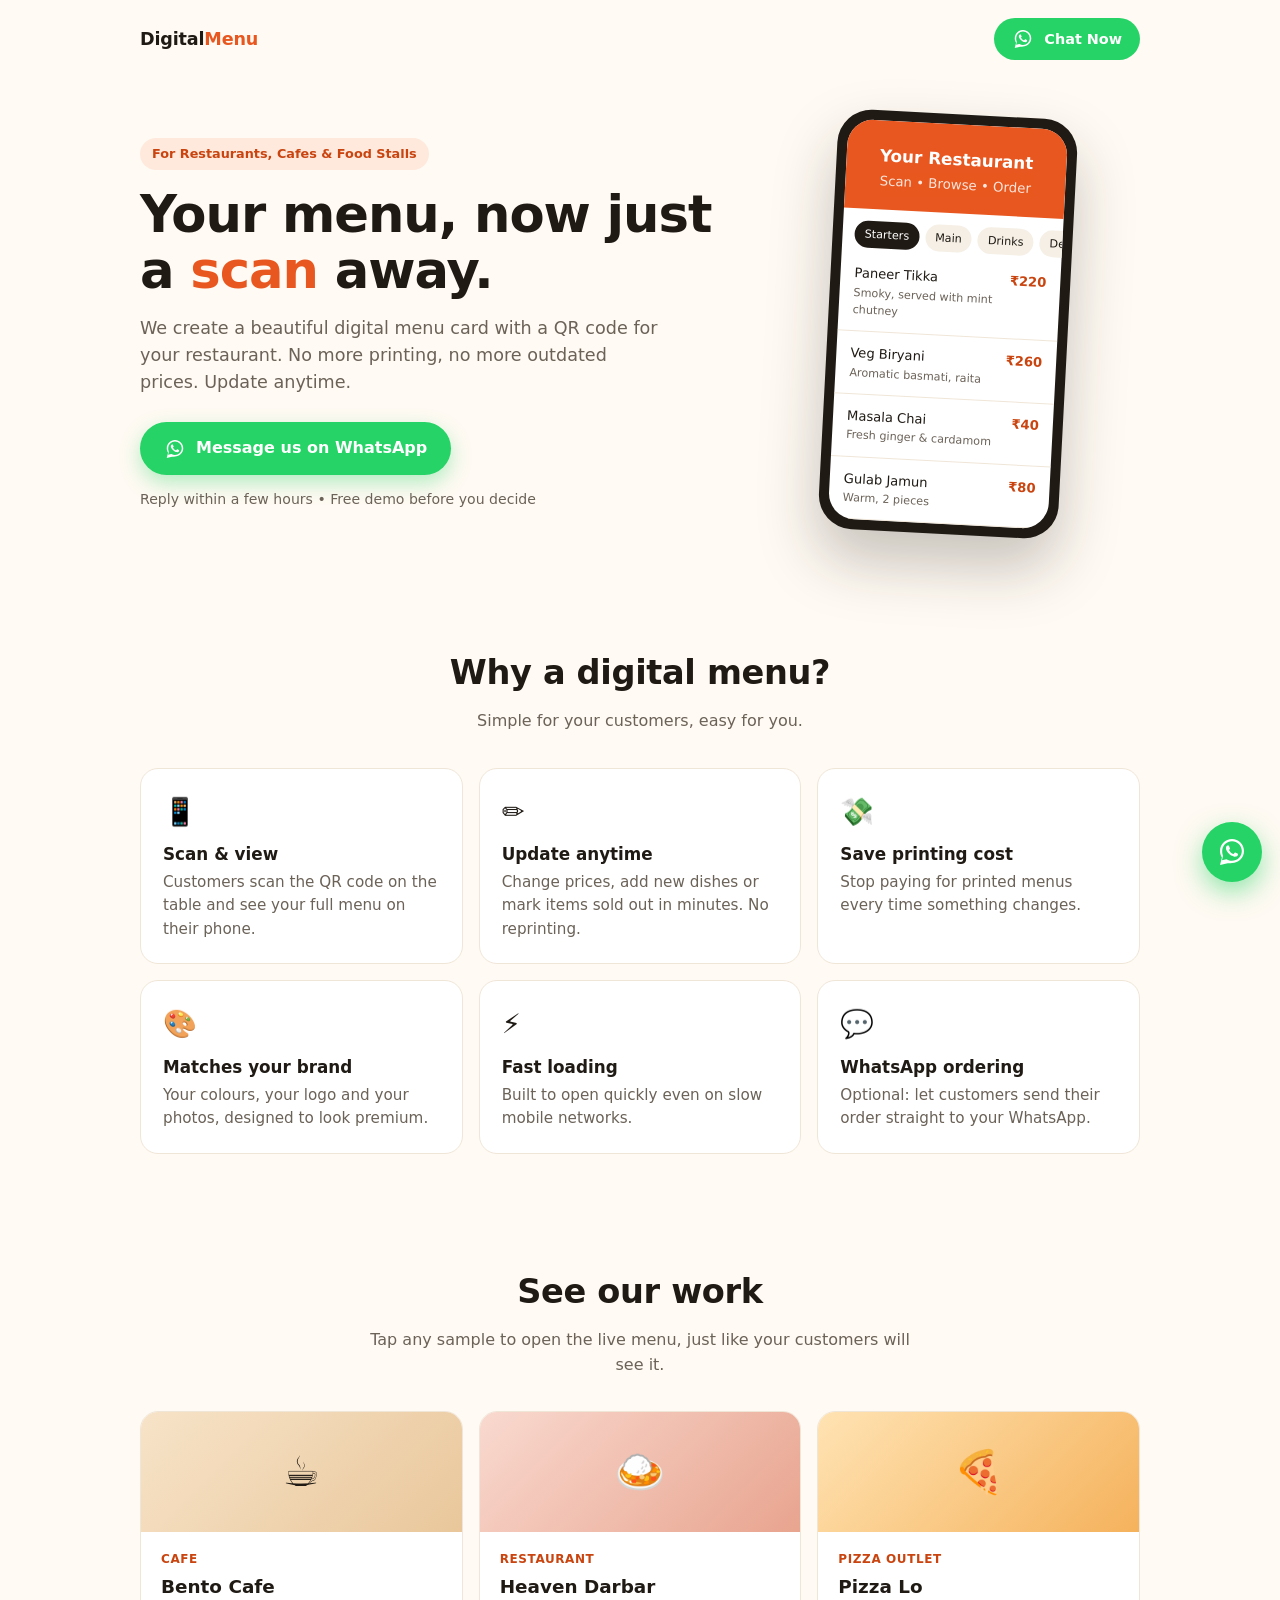
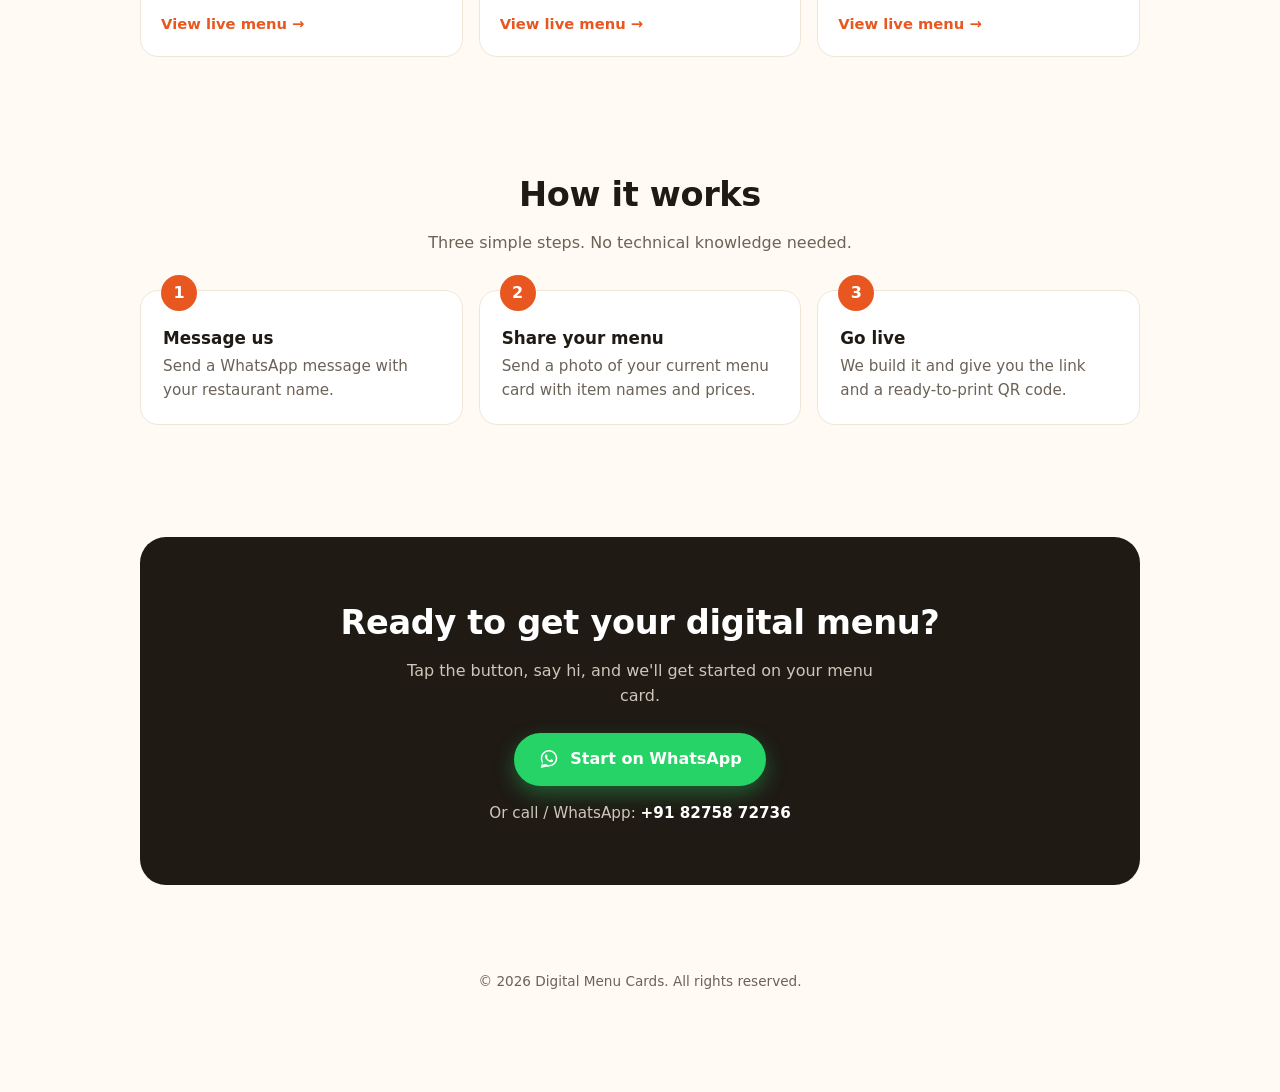
==== commit 99e129b6: "Update bento-cafe.html" ====
--- a/bento-cafe.html
+++ b/bento-cafe.html
@@ -2,1766 +2,257 @@
 <html lang="en">
 <head>
 <meta charset="UTF-8">
-<meta name="viewport" content="width=device-width, initial-scale=1.0">
-<title>Freedom Studio — We Build Brands That Grow.</title>
-<link rel="icon" type="image/png" href="logo.png">
-<meta name="description" content="Freedom Studio is a premium digital agency offering Meta Ads, Website Design, Graphic Design, Branding & Performance Marketing. Book a free strategy call today.">
-<meta name="keywords" content="digital agency india, meta ads, facebook ads, website design, brand identity, performance marketing, freedom studio">
-<meta property="og:title" content="Freedom Studio — We Build Brands That Grow.">
-<meta property="og:description" content="Premium digital agency for local businesses, restaurants, real estate, startups & e-commerce brands.">
-<meta property="og:type" content="website">
-<link rel="preconnect" href="https://fonts.googleapis.com">
-<link rel="preconnect" href="https://fonts.gstatic.com" crossorigin>
-<link href="https://fonts.googleapis.com/css2?family=Inter:wght@300;400;500;600;700;800;900&family=Space+Grotesk:wght@300;400;500;600;700&display=swap" rel="stylesheet">
+<meta name="viewport" content="width=device-width, initial-scale=1">
+<title>Digital Menu Card for Your Restaurant</title>
+<meta name="description" content="Get a beautiful digital menu card with QR code for your restaurant or cafe. Message us on WhatsApp to get started.">
 <style>
-:root {
-  --blue: #00A6FF;
-  --blue2: #007BFF;
-  --navy: #050B1E;
-  --bg: #030712;
-  --white: #FFFFFF;
-  --muted: #94A3B8;
-  --surface: #0A1628;
-  --surface2: #0D1F3C;
-  --border: rgba(0,166,255,0.15);
-  --border2: rgba(255,255,255,0.08);
-  --glow: 0 0 40px rgba(0,166,255,0.3);
-  --glow2: 0 0 80px rgba(0,166,255,0.15);
-}
-*,*::before,*::after{box-sizing:border-box;margin:0;padding:0}
-html{scroll-behavior:smooth;font-size:16px;overflow-x:hidden}
-body{font-family:'Inter',sans-serif;background:var(--bg);color:var(--white);overflow-x:hidden;line-height:1.6;max-width:100vw}
-::selection{background:rgba(0,166,255,0.3);color:#fff}
-::-webkit-scrollbar{width:4px}
-::-webkit-scrollbar-track{background:var(--bg)}
-::-webkit-scrollbar-thumb{background:var(--blue);border-radius:2px}
-
-/* CURSOR */
-#cursor{position:fixed;width:12px;height:12px;background:var(--blue);border-radius:50%;pointer-events:none;z-index:9999;mix-blend-mode:difference;transition:transform 0.1s;transform:translate(-50%,-50%)}
-#cursor-trail{position:fixed;width:32px;height:32px;border:1px solid rgba(0,166,255,0.5);border-radius:50%;pointer-events:none;z-index:9998;transform:translate(-50%,-50%);transition:left 0.12s,top 0.12s,transform 0.2s}
-
-/* NAV */
-nav{position:fixed;top:0;left:0;right:0;z-index:1000;padding:1rem 2rem;display:flex;align-items:center;justify-content:space-between;backdrop-filter:blur(20px);-webkit-backdrop-filter:blur(20px);border-bottom:1px solid var(--border);transition:background 0.3s}
-nav.scrolled{background:rgba(3,7,18,0.95)}
-.nav-logo{font-family:'Space Grotesk',sans-serif;font-size:1.15rem;font-weight:700;color:#fff;text-decoration:none;display:flex;align-items:center;gap:0.5rem}
-.logo-mark{width:34px;height:34px;border-radius:9px;object-fit:contain;flex-shrink:0;filter:drop-shadow(0 0 8px rgba(0,166,255,0.6))}
-.nav-links{display:flex;align-items:center;gap:2rem;list-style:none}
-.nav-links a{color:var(--muted);text-decoration:none;font-size:0.875rem;font-weight:500;transition:color 0.2s;position:relative}
-.nav-links a::after{content:'';position:absolute;bottom:-4px;left:0;width:0;height:1px;background:var(--blue);transition:width 0.3s}
-.nav-links a:hover{color:#fff}
-.nav-links a:hover::after{width:100%}
-.nav-cta{background:var(--blue);color:#fff;padding:0.6rem 1.4rem;border-radius:50px;font-size:0.85rem;font-weight:600;text-decoration:none;transition:all 0.3s;box-shadow:0 0 20px rgba(0,166,255,0.4)}
-.nav-cta:hover{background:#007BFF;box-shadow:0 0 30px rgba(0,166,255,0.6);transform:translateY(-1px)}
-.nav-links a.nav-cta,.nav-links a.nav-cta:hover{color:#fff}
-.nav-links a.nav-cta::after{display:none}
-.hamburger{display:none;flex-direction:column;gap:5px;cursor:pointer;padding:4px}
-.hamburger span{width:24px;height:2px;background:#fff;border-radius:2px;transition:all 0.3s}
-.mobile-menu{display:none;position:fixed;top:0;left:0;right:0;bottom:0;background:rgba(3,7,18,0.98);z-index:999;flex-direction:column;align-items:center;justify-content:center;gap:2rem;backdrop-filter:blur(20px)}
-.mobile-menu.open{display:flex}
-.mobile-menu a{color:#fff;text-decoration:none;font-size:1.5rem;font-weight:600;transition:color 0.2s}
-.mobile-menu a:hover{color:var(--blue)}
-.mobile-close{position:absolute;top:1.5rem;right:2rem;background:none;border:none;color:#fff;font-size:2rem;cursor:pointer}
-
-/* PAGE SYSTEM */
-.page{display:none;min-height:100vh}
-.page.active{display:block}
-
-/* HERO */
-.hero{position:relative;min-height:100vh;display:flex;align-items:center;justify-content:center;overflow:hidden;padding:6rem 2rem 4rem;background:#000}
-.hero-video{position:absolute;inset:0;width:100%;height:100%;object-fit:cover;z-index:0;background:#000}
-.hero-video-mobile{display:none}
-.hero-video-overlay{position:absolute;inset:0;z-index:1;background:linear-gradient(180deg,rgba(3,7,18,0.55) 0%,rgba(3,7,18,0.65) 45%,rgba(3,7,18,0.92) 100%)}
-.hero-grid{position:absolute;inset:0;z-index:1;background-image:linear-gradient(rgba(0,166,255,0.05) 1px,transparent 1px),linear-gradient(90deg,rgba(0,166,255,0.05) 1px,transparent 1px);background-size:80px 80px;pointer-events:none}
-.hero-content{position:relative;z-index:2;text-align:center;max-width:900px;margin:0 auto}
-.hero-badge{display:inline-flex;align-items:center;gap:0.5rem;background:rgba(0,166,255,0.1);border:1px solid rgba(0,166,255,0.3);border-radius:50px;padding:0.4rem 1rem;font-size:0.8rem;color:var(--blue);margin-bottom:2rem;font-weight:500}
-.hero-badge::before{content:'';width:6px;height:6px;background:var(--blue);border-radius:50%;animation:pulse 2s infinite}
-@keyframes pulse{0%,100%{opacity:1;transform:scale(1)}50%{opacity:0.5;transform:scale(1.3)}}
-.hero h1{font-family:'Space Grotesk',sans-serif;font-size:clamp(3rem,8vw,7rem);font-weight:800;line-height:1;letter-spacing:-0.03em;margin-bottom:1.5rem}
-.hero h1 .line1{display:block;color:#fff}
-.hero h1 .line2{display:block;background:linear-gradient(135deg,#00A6FF,#007BFF,#00D4FF);-webkit-background-clip:text;-webkit-text-fill-color:transparent;background-clip:text}
-.hero-sub{font-size:1.15rem;color:var(--muted);max-width:600px;margin:0 auto 2.5rem;font-weight:400}
-.hero-actions{display:flex;align-items:center;justify-content:center;gap:1rem;flex-wrap:wrap}
-.btn-primary{display:inline-flex;align-items:center;gap:0.5rem;background:var(--blue);color:#fff;padding:0.9rem 2rem;border-radius:50px;font-size:0.95rem;font-weight:600;text-decoration:none;transition:all 0.3s;box-shadow:0 0 30px rgba(0,166,255,0.4)}
-.btn-primary:hover{background:#007BFF;box-shadow:0 0 50px rgba(0,166,255,0.6);transform:translateY(-2px)}
-.btn-secondary{display:inline-flex;align-items:center;gap:0.5rem;background:transparent;color:#fff;padding:0.9rem 2rem;border-radius:50px;font-size:0.95rem;font-weight:600;text-decoration:none;border:1px solid rgba(255,255,255,0.2);transition:all 0.3s}
-.btn-secondary:hover{border-color:var(--blue);color:var(--blue);background:rgba(0,166,255,0.05)}
-.hero-stats{display:flex;align-items:center;justify-content:center;gap:3rem;margin-top:4rem;flex-wrap:wrap}
-.hero-stat .num{font-family:'Space Grotesk',sans-serif;font-size:2.5rem;font-weight:800;color:#fff;line-height:1}
-.hero-stat .num span{color:var(--blue)}
-.hero-stat .label{font-size:0.8rem;color:var(--muted);margin-top:0.25rem}
-.hero-stat-divider{width:1px;height:40px;background:var(--border2)}
-.scroll-indicator{position:absolute;bottom:2rem;left:50%;transform:translateX(-50%);display:flex;flex-direction:column;align-items:center;gap:0.5rem;color:var(--muted);font-size:0.75rem;animation:bounce 2s infinite;z-index:2}
-@keyframes bounce{0%,100%{transform:translateX(-50%) translateY(0)}50%{transform:translateX(-50%) translateY(8px)}}
-.scroll-line{width:1px;height:40px;background:linear-gradient(to bottom,var(--blue),transparent)}
-
-@media(max-width:768px){
-  .hero-video-desktop{display:none !important}
-  .hero-video-mobile{display:block !important}
-}
-
-/* SECTIONS */
-section{padding:6rem 2rem}
-.section-eyebrow{display:inline-flex;align-items:center;gap:0.5rem;color:var(--blue);font-size:0.8rem;font-weight:600;letter-spacing:0.1em;text-transform:uppercase;margin-bottom:1rem}
-.section-eyebrow::before{content:'';width:20px;height:1px;background:var(--blue)}
-.section-title{font-family:'Space Grotesk',sans-serif;font-size:clamp(2rem,5vw,3.5rem);font-weight:700;line-height:1.1;margin-bottom:1.5rem}
-.section-sub{font-size:1rem;color:var(--muted);max-width:560px;line-height:1.7}
-.container{max-width:1200px;margin:0 auto;width:100%;padding:0 1rem}
-.text-center{text-align:center}
-.text-center .section-sub{margin:0 auto}
-
-/* TRUST */
-.trust{padding:3rem 2rem;border-top:1px solid var(--border2);border-bottom:1px solid var(--border2)}
-.trust-label{text-align:center;color:var(--muted);font-size:0.8rem;margin-bottom:2rem;letter-spacing:0.05em}
-.trust-logos{display:flex;align-items:center;justify-content:center;gap:3rem;flex-wrap:wrap;opacity:0.5}
-.trust-logo{font-family:'Space Grotesk',sans-serif;font-size:1rem;font-weight:700;color:var(--muted);letter-spacing:-0.02em}
-
-/* SERVICES */
-.services-grid{display:grid;grid-template-columns:repeat(auto-fit,minmax(280px,1fr));gap:1.5rem;margin-top:4rem}
-.service-card{background:var(--surface);border:1px solid var(--border);border-radius:16px;padding:2rem;transition:all 0.4s;position:relative;overflow:hidden;cursor:pointer}
-.service-card::before{content:'';position:absolute;inset:0;background:linear-gradient(135deg,rgba(0,166,255,0.05),transparent);opacity:0;transition:opacity 0.4s}
-.service-card:hover{border-color:rgba(0,166,255,0.4);transform:translateY(-4px);box-shadow:0 20px 60px rgba(0,166,255,0.15)}
-.service-card:hover::before{opacity:1}
-.service-icon{width:48px;height:48px;border-radius:12px;overflow:hidden;margin-bottom:1.5rem;position:relative;z-index:1}
-.service-icon img{width:100%;height:100%;object-fit:cover;display:block}
-.service-card h3{font-family:'Space Grotesk',sans-serif;font-size:1.15rem;font-weight:600;margin-bottom:0.75rem}
-.service-card p{font-size:0.875rem;color:var(--muted);line-height:1.7}
-.service-tag{display:inline-block;background:rgba(0,166,255,0.1);color:var(--blue);padding:0.25rem 0.75rem;border-radius:50px;font-size:0.7rem;font-weight:600;margin-top:1rem}
-
-/* PORTFOLIO */
-.portfolio-filter{display:flex;align-items:center;gap:0.75rem;flex-wrap:wrap;margin-bottom:3rem;justify-content:center}
-.filter-btn{background:transparent;border:1px solid var(--border2);color:var(--muted);padding:0.5rem 1.25rem;border-radius:50px;font-size:0.85rem;cursor:pointer;transition:all 0.3s;font-family:'Inter',sans-serif}
-.filter-btn.active,.filter-btn:hover{background:var(--blue);border-color:var(--blue);color:#fff}
-.portfolio-grid{display:grid;grid-template-columns:repeat(auto-fit,minmax(320px,1fr));gap:1.5rem}
-.portfolio-card{background:var(--surface);border:1px solid var(--border2);border-radius:16px;overflow:hidden;transition:all 0.4s;cursor:pointer;position:relative}
-.portfolio-card:hover{border-color:rgba(0,166,255,0.4);transform:translateY(-6px);box-shadow:0 30px 80px rgba(0,0,0,0.5)}
-.portfolio-thumb{aspect-ratio:16/9;background:var(--surface2);display:flex;align-items:center;justify-content:center;position:relative;overflow:hidden}
-.portfolio-thumb-inner{width:100%;height:100%;display:flex;align-items:center;justify-content:center;font-size:2rem;position:relative}
-.pf-icon-box{width:60px;height:60px;border-radius:14px;overflow:hidden;margin:0 auto 0.6rem;border:1px solid rgba(255,255,255,0.15);box-shadow:0 8px 24px rgba(0,0,0,0.4)}
-.pf-icon-box img{width:100%;height:100%;object-fit:cover;display:block}
-.portfolio-overlay{position:absolute;inset:0;background:rgba(0,166,255,0.1);opacity:0;transition:opacity 0.3s;display:flex;align-items:center;justify-content:center}
-.portfolio-card:hover .portfolio-overlay{opacity:1}
-.portfolio-info{padding:1.5rem}
-.portfolio-info h3{font-family:'Space Grotesk',sans-serif;font-size:1rem;font-weight:600;margin-bottom:0.5rem}
-.portfolio-info p{font-size:0.8rem;color:var(--muted)}
-.portfolio-tag{display:inline-block;background:rgba(0,166,255,0.1);color:var(--blue);padding:0.2rem 0.6rem;border-radius:50px;font-size:0.7rem;margin-top:0.75rem;font-weight:600}
-.portfolio-link{position:absolute;top:1rem;right:1rem;width:36px;height:36px;background:rgba(0,166,255,0.2);border-radius:50%;display:flex;align-items:center;justify-content:center;color:var(--blue);text-decoration:none;opacity:0;transition:opacity 0.3s}
-.portfolio-card:hover .portfolio-link{opacity:1}
-.food-icon-cell{border-radius:6px;aspect-ratio:1;overflow:hidden}
-.food-icon-cell img{width:100%;height:100%;object-fit:cover;display:block}
-
-/* PROCESS */
-.process-steps{display:grid;grid-template-columns:repeat(auto-fit,minmax(200px,1fr));gap:0;margin-top:4rem;position:relative}
-.process-steps::before{content:'';position:absolute;top:30px;left:0;right:0;height:1px;background:linear-gradient(to right,transparent,var(--border),var(--border),transparent)}
-.process-step{text-align:center;padding:2rem 1.5rem}
-.process-num{width:60px;height:60px;border:1px solid var(--border);border-radius:50%;display:flex;align-items:center;justify-content:center;margin:0 auto 1.5rem;background:var(--surface);font-family:'Space Grotesk',sans-serif;font-size:0.9rem;font-weight:700;color:var(--blue);position:relative;z-index:1}
-.process-step h3{font-family:'Space Grotesk',sans-serif;font-size:0.95rem;font-weight:600;margin-bottom:0.5rem}
-.process-step p{font-size:0.8rem;color:var(--muted);line-height:1.6}
-
-/* TESTIMONIALS */
-.testimonials-grid{display:grid;grid-template-columns:repeat(auto-fit,minmax(300px,1fr));gap:1.5rem;margin-top:4rem}
-.testimonial-card{background:var(--surface);border:1px solid var(--border2);border-radius:16px;padding:2rem;position:relative;transition:all 0.3s}
-.testimonial-card:hover{border-color:rgba(0,166,255,0.3)}
-.stars{color:var(--blue);font-size:0.9rem;margin-bottom:1rem}
-.testimonial-text{font-size:0.9rem;color:var(--muted);line-height:1.8;margin-bottom:1.5rem;font-style:italic}
-.testimonial-author{display:flex;align-items:center;gap:0.75rem}
-.author-avatar{width:40px;height:40px;border-radius:50%;background:linear-gradient(135deg,var(--blue),var(--blue2));display:flex;align-items:center;justify-content:center;font-weight:700;font-size:0.9rem;color:#fff}
-.author-name{font-size:0.9rem;font-weight:600}
-.author-role{font-size:0.75rem;color:var(--muted)}
-
-/* FAQ */
-.faq-list{max-width:700px;margin:4rem auto 0;display:flex;flex-direction:column;gap:1rem}
-.faq-item{background:var(--surface);border:1px solid var(--border2);border-radius:12px;overflow:hidden;transition:border-color 0.3s}
-.faq-item.open{border-color:rgba(0,166,255,0.3)}
-.faq-q{display:flex;align-items:center;justify-content:space-between;padding:1.25rem 1.5rem;cursor:pointer;font-size:0.95rem;font-weight:500}
-.faq-icon{color:var(--blue);transition:transform 0.3s;font-size:1.2rem;flex-shrink:0}
-.faq-item.open .faq-icon{transform:rotate(45deg)}
-.faq-a{max-height:0;overflow:hidden;transition:max-height 0.4s ease;font-size:0.875rem;color:var(--muted);line-height:1.8;padding:0 1.5rem}
-.faq-item.open .faq-a{max-height:200px;padding:0 1.5rem 1.25rem}
-
-/* CTA SECTION */
-.cta-section{background:linear-gradient(135deg,rgba(0,166,255,0.08),rgba(0,123,255,0.05));border:1px solid var(--border);border-radius:24px;padding:4rem;text-align:center;margin:2rem 0}
-.cta-section h2{font-family:'Space Grotesk',sans-serif;font-size:clamp(1.8rem,4vw,3rem);font-weight:700;margin-bottom:1rem}
-.cta-section p{color:var(--muted);margin-bottom:2rem;font-size:1rem}
-.cta-actions{display:flex;justify-content:center;gap:1rem;flex-wrap:wrap}
-
-/* PRICING */
-.pricing-grid{display:grid;grid-template-columns:repeat(auto-fit,minmax(300px,1fr));gap:1.5rem;margin-top:4rem;align-items:start}
-.pricing-card{background:var(--surface);border:1px solid var(--border2);border-radius:20px;padding:2.5rem;position:relative;transition:all 0.4s}
-.pricing-card.featured{border-color:var(--blue);background:linear-gradient(135deg,rgba(0,166,255,0.08),var(--surface));box-shadow:0 0 60px rgba(0,166,255,0.15)}
-.pricing-badge{position:absolute;top:-12px;left:50%;transform:translateX(-50%);background:var(--blue);color:#fff;padding:0.25rem 1rem;border-radius:50px;font-size:0.75rem;font-weight:600;white-space:nowrap}
-.pricing-tier{font-size:0.8rem;color:var(--blue);font-weight:600;letter-spacing:0.08em;text-transform:uppercase;margin-bottom:0.5rem}
-.pricing-name{font-family:'Space Grotesk',sans-serif;font-size:1.3rem;font-weight:700;margin-bottom:1rem}
-.pricing-price{margin-bottom:2rem}
-.pricing-currency{font-size:1.2rem;font-weight:600;color:var(--blue);vertical-align:top;line-height:1.8}
-.pricing-amount{font-family:'Space Grotesk',sans-serif;font-size:3rem;font-weight:800;line-height:1}
-.pricing-period{font-size:0.85rem;color:var(--muted)}
-.pricing-features{list-style:none;display:flex;flex-direction:column;gap:0.75rem;margin-bottom:2rem}
-.pricing-features li{display:flex;align-items:center;gap:0.75rem;font-size:0.875rem;color:var(--muted)}
-.pricing-features li::before{content:'✓';color:var(--blue);font-weight:700;flex-shrink:0}
-.pricing-example{margin-top:1rem;padding-top:1rem;border-top:1px solid var(--border2);font-size:0.75rem;color:var(--muted)}
-.pricing-example a{color:var(--blue);text-decoration:none}
-.pricing-example a:hover{text-decoration:underline}
-.addon-icon{width:40px;height:40px;border-radius:10px;background:rgba(0,166,255,0.1);display:flex;align-items:center;justify-content:center;margin-bottom:0.75rem;color:var(--blue)}
-.addon-icon svg{width:20px;height:20px}
-
-/* CONTACT FORM */
-.contact-grid{display:grid;grid-template-columns:1fr 1fr;gap:4rem;align-items:start;margin-top:4rem}
-.contact-info h3{font-family:'Space Grotesk',sans-serif;font-size:1.5rem;font-weight:700;margin-bottom:1rem}
-.contact-info p{color:var(--muted);font-size:0.9rem;line-height:1.8;margin-bottom:2rem}
-.contact-details{display:flex;flex-direction:column;gap:1rem}
-.contact-detail{display:flex;align-items:center;gap:0.75rem;color:var(--muted);font-size:0.875rem}
-.contact-detail-icon{width:36px;height:36px;background:rgba(0,166,255,0.1);border-radius:8px;display:flex;align-items:center;justify-content:center;flex-shrink:0;color:var(--blue)}
-.contact-detail-icon svg{width:18px;height:18px}
-.form-group{margin-bottom:1.25rem}
-.form-label{display:block;font-size:0.8rem;color:var(--muted);margin-bottom:0.5rem;font-weight:500;letter-spacing:0.02em}
-.form-input,.form-select,.form-textarea{width:100%;background:var(--surface);border:1px solid var(--border2);border-radius:10px;padding:0.85rem 1rem;color:#fff;font-size:0.9rem;font-family:'Inter',sans-serif;transition:all 0.3s;outline:none}
-.form-input:focus,.form-select:focus,.form-textarea:focus{border-color:var(--blue);box-shadow:0 0 0 3px rgba(0,166,255,0.1)}
-.form-input::placeholder,.form-textarea::placeholder{color:rgba(148,163,184,0.5)}
-.form-select{appearance:none;cursor:pointer}
-.form-select option{background:var(--surface)}
-.form-textarea{resize:vertical;min-height:120px}
-.form-row{display:grid;grid-template-columns:1fr 1fr;gap:1rem}
-.success-msg{display:none;background:rgba(0,166,255,0.1);border:1px solid rgba(0,166,255,0.3);border-radius:12px;padding:1.5rem;text-align:center;color:var(--blue);font-weight:500}
-
-/* ABOUT */
-.about-story{display:grid;grid-template-columns:1fr 1fr;gap:4rem;align-items:center;margin-top:4rem}
-.about-visual{background:var(--surface);border:1px solid var(--border);border-radius:20px;aspect-ratio:1;display:flex;align-items:center;justify-content:center;position:relative;overflow:hidden}
-.about-visual-inner{width:100%;height:100%;position:relative;z-index:1}
-.about-visual-inner img{width:100%;height:100%;object-fit:cover;display:block}
-.about-glow{position:absolute;width:200px;height:200px;background:rgba(0,166,255,0.1);border-radius:50%;filter:blur(60px);z-index:0}
-.timeline{margin-top:3rem;position:relative;padding-left:2rem}
-.timeline::before{content:'';position:absolute;left:0;top:0;bottom:0;width:1px;background:linear-gradient(to bottom,var(--blue),transparent)}
-.timeline-item{position:relative;margin-bottom:2rem}
-.timeline-dot{position:absolute;left:-2.4rem;top:4px;width:12px;height:12px;background:var(--blue);border-radius:50%;box-shadow:0 0 10px var(--blue)}
-.timeline-year{font-size:0.75rem;color:var(--blue);font-weight:600;margin-bottom:0.25rem}
-.timeline-title{font-size:0.95rem;font-weight:600;margin-bottom:0.25rem}
-.timeline-desc{font-size:0.85rem;color:var(--muted);line-height:1.6}
-.values-grid{display:grid;grid-template-columns:repeat(auto-fit,minmax(220px,1fr));gap:1.5rem;margin-top:3rem}
-.value-card{background:var(--surface);border:1px solid var(--border2);border-radius:16px;padding:2rem;text-align:center;transition:all 0.3s}
-.value-card:hover{border-color:rgba(0,166,255,0.3);transform:translateY(-4px)}
-.value-icon{width:56px;height:56px;border-radius:14px;overflow:hidden;margin:0 auto 1rem;box-shadow:0 10px 24px rgba(0,166,255,0.15)}
-.value-icon img{width:100%;height:100%;object-fit:cover;display:block}
-.value-card h3{font-family:'Space Grotesk',sans-serif;font-size:1rem;font-weight:600;margin-bottom:0.5rem}
-.value-card p{font-size:0.8rem;color:var(--muted);line-height:1.6}
-
-/* SERVICES PAGE */
-.service-detail{background:var(--surface);border:1px solid var(--border2);border-radius:20px;padding:3rem;margin-bottom:2rem}
-.service-detail-header{display:flex;align-items:center;gap:1.5rem;margin-bottom:2rem}
-.service-detail-icon{width:64px;height:64px;border-radius:16px;overflow:hidden;flex-shrink:0}
-.service-detail-icon img{width:100%;height:100%;object-fit:cover;display:block}
-.service-detail h2{font-family:'Space Grotesk',sans-serif;font-size:1.5rem;font-weight:700}
-.service-detail-grid{display:grid;grid-template-columns:repeat(auto-fit,minmax(200px,1fr));gap:2rem}
-.service-detail-col h4{font-size:0.75rem;color:var(--blue);font-weight:600;letter-spacing:0.08em;text-transform:uppercase;margin-bottom:1rem}
-.service-detail-col ul{list-style:none;display:flex;flex-direction:column;gap:0.5rem}
-.service-detail-col li{font-size:0.85rem;color:var(--muted);display:flex;align-items:center;gap:0.5rem}
-.service-detail-col li::before{content:'→';color:var(--blue)}
-
-/* FLOATING WHATSAPP */
-.whatsapp-btn{position:fixed;bottom:6rem;right:2rem;width:56px;height:56px;background:#25D366;border-radius:50%;display:flex;align-items:center;justify-content:center;z-index:500;box-shadow:0 4px 20px rgba(37,211,102,0.4);text-decoration:none;animation:float 3s ease-in-out infinite;cursor:pointer;border:none}
-.whatsapp-btn:hover{box-shadow:0 6px 30px rgba(37,211,102,0.6)}
-@keyframes float{0%,100%{transform:translateY(0)}50%{transform:translateY(-6px)}}
-.sticky-cta{position:fixed;bottom:2rem;right:2rem;background:var(--blue);color:#fff !important;padding:0.75rem 1.5rem;border-radius:50px;font-size:0.85rem;font-weight:700;text-decoration:none;z-index:600;box-shadow:0 0 30px rgba(0,166,255,0.5),0 2px 8px rgba(0,0,0,0.4);display:flex;align-items:center;gap:0.5rem;animation:slideUp 0.5s ease 1s both;white-space:nowrap}
-@keyframes slideUp{from{transform:translateY(20px);opacity:0}to{transform:translateY(0);opacity:1}}
-.sticky-cta:hover{background:#007BFF;box-shadow:0 0 40px rgba(0,166,255,0.6)}
-
-/* GLOW EFFECTS */
-.glow-dot{width:300px;height:300px;background:rgba(0,166,255,0.06);border-radius:50%;filter:blur(80px);position:absolute;pointer-events:none}
-
-/* RESPONSIVE */
-@media(max-width:768px){
-  nav{padding:1rem}
-  .nav-links{display:none}
-  .hamburger{display:flex}
-  .hero h1{font-size:2.8rem}
-  .hero-stats{gap:1.5rem}
-  .hero-stat-divider{display:none}
-  .contact-grid{grid-template-columns:1fr}
-  .about-story{grid-template-columns:1fr}
-  .about-visual{display:none}
-  .form-row{grid-template-columns:1fr}
-  section{padding:4rem 1.5rem}
-  .cta-section{padding:2.5rem 1.5rem}
-  .process-steps::before{display:none}
-  .service-detail{padding:1.5rem}
-  .service-detail-header{flex-direction:column;align-items:flex-start}
-  .pricing-grid{grid-template-columns:1fr}
-  .services-grid{grid-template-columns:1fr}
-  .values-grid{grid-template-columns:1fr 1fr}
-  .testimonials-grid{grid-template-columns:1fr}
-  .trust-logos{gap:1.5rem}
-  .portfolio-grid{grid-template-columns:1fr}
-  .sticky-cta{bottom:1rem;right:1rem;padding:0.6rem 1.1rem;font-size:0.8rem}
-  .whatsapp-btn{bottom:4.5rem;right:1rem}
-}
-@media(max-width:480px){
-  .hero h1{font-size:2.2rem}
-  .hero-actions{flex-direction:column;align-items:stretch}
-  .btn-primary,.btn-secondary{justify-content:center}
-}
-
-/* ANIMATIONS */
-.reveal{opacity:0;transform:translateY(30px);transition:opacity 0.7s,transform 0.7s}
-.reveal.visible{opacity:1;transform:none}
-.reveal-delay-1{transition-delay:0.1s}
-.reveal-delay-2{transition-delay:0.2s}
-.reveal-delay-3{transition-delay:0.3s}
-.reveal-delay-4{transition-delay:0.4s}
+  :root{
+    --bg:#fffaf3;
+    --ink:#1f1a14;
+    --muted:#6b6258;
+    --brand:#e8571f;
+    --brand-dark:#c9440f;
+    --card:#ffffff;
+    --line:#f0e6d8;
+    --wa:#25d366;
+    --wa-dark:#1ebe5a;
+  }
+  *{box-sizing:border-box;margin:0;padding:0}
+  html{scroll-behavior:smooth}
+  body{
+    font-family:system-ui,-apple-system,"Segoe UI",Roboto,Arial,sans-serif;
+    background:var(--bg);color:var(--ink);line-height:1.55;
+    -webkit-font-smoothing:antialiased;
+  }
+  .wrap{max-width:1040px;margin:0 auto;padding:0 20px}
+
+  /* Header */
+  header{padding:18px 0}
+  header .wrap{display:flex;align-items:center;justify-content:space-between}
+  .logo{font-weight:800;font-size:1.1rem;letter-spacing:-.01em}
+  .logo span{color:var(--brand)}
+
+  /* Buttons */
+  .btn{
+    display:inline-flex;align-items:center;gap:10px;
+    background:var(--wa);color:#fff;text-decoration:none;
+    font-weight:700;font-size:1rem;padding:14px 24px;border-radius:999px;
+    box-shadow:0 8px 20px rgba(37,211,102,.35);
+    transition:transform .15s ease,background .15s ease;
+  }
+  .btn:hover{background:var(--wa-dark);transform:translateY(-2px)}
+  .btn svg{width:22px;height:22px;fill:#fff;flex:none}
+  .btn.small{padding:10px 18px;font-size:.9rem;box-shadow:none}
+
+  /* Hero */
+  .hero{padding:36px 0 56px}
+  .hero .wrap{display:grid;gap:40px;align-items:center}
+  .tag{
+    display:inline-block;background:#ffe9dd;color:var(--brand-dark);
+    font-weight:700;font-size:.8rem;padding:6px 12px;border-radius:999px;margin-bottom:16px;
+  }
+  h1{font-size:clamp(2rem,6vw,3.2rem);line-height:1.1;letter-spacing:-.02em;margin-bottom:16px}
+  h1 em{font-style:normal;color:var(--brand)}
+  .hero p.lead{color:var(--muted);font-size:1.1rem;max-width:520px;margin-bottom:26px}
+  .note{margin-top:14px;font-size:.88rem;color:var(--muted)}
+
+  /* Phone mockup */
+  .phone{
+    width:240px;margin:0 auto;background:#1f1a14;border-radius:34px;padding:10px;
+    box-shadow:0 30px 60px rgba(31,26,20,.25);transform:rotate(3deg);
+  }
+  .screen{background:#fff;border-radius:26px;overflow:hidden;min-height:400px}
+  .screen .top{background:var(--brand);color:#fff;padding:22px 16px 16px;text-align:center}
+  .screen .top b{display:block;font-size:1.05rem}
+  .screen .top small{opacity:.85}
+  .chips{display:flex;gap:6px;padding:12px 12px 4px;overflow:hidden}
+  .chips span{font-size:.7rem;padding:5px 10px;border-radius:999px;background:#f5efe6;white-space:nowrap}
+  .chips span:first-child{background:var(--ink);color:#fff}
+  .item{display:flex;justify-content:space-between;gap:10px;padding:12px 14px;border-bottom:1px solid var(--line);font-size:.82rem}
+  .item small{display:block;color:var(--muted);font-size:.7rem}
+  .item strong{color:var(--brand-dark);white-space:nowrap}
+
+  /* Sections */
+  section{padding:56px 0}
+  h2{font-size:clamp(1.5rem,4vw,2.1rem);letter-spacing:-.01em;margin-bottom:10px;text-align:center}
+  .sub{color:var(--muted);text-align:center;max-width:560px;margin:0 auto 34px}
+
+  .grid{display:grid;gap:16px}
+  .card{background:var(--card);border:1px solid var(--line);border-radius:18px;padding:22px}
+  .card .ico{font-size:1.7rem;margin-bottom:8px}
+  .card h3{font-size:1.05rem;margin-bottom:4px}
+  .card p{color:var(--muted);font-size:.95rem}
+
+  .steps .card{position:relative;padding-top:34px}
+  .num{
+    position:absolute;top:-16px;left:20px;width:36px;height:36px;border-radius:50%;
+    background:var(--brand);color:#fff;font-weight:800;display:grid;place-items:center;
+  }
+
+  /* Samples */
+  .sample{
+    display:block;text-decoration:none;color:inherit;background:var(--card);
+    border:1px solid var(--line);border-radius:18px;overflow:hidden;
+    transition:transform .15s ease,box-shadow .15s ease;
+  }
+  .sample:hover{transform:translateY(-4px);box-shadow:0 14px 30px rgba(31,26,20,.12)}
+  .sample .thumb{height:120px;display:grid;place-items:center;font-size:2.6rem}
+  .sample.s1 .thumb{background:linear-gradient(135deg,#f7e3c8,#e9c79b)}
+  .sample.s2 .thumb{background:linear-gradient(135deg,#f9d9cf,#e8a48f)}
+  .sample.s3 .thumb{background:linear-gradient(135deg,#ffe3b3,#f5b25c)}
+  .sample .body{padding:18px 20px 20px}
+  .sample .kind{font-size:.75rem;font-weight:700;color:var(--brand-dark);text-transform:uppercase;letter-spacing:.05em}
+  .sample h3{font-size:1.15rem;margin:4px 0 10px}
+  .sample .view{font-weight:700;font-size:.92rem;color:var(--brand)}
+
+  /* CTA */
+  .cta{
+    background:var(--ink);color:#fff;border-radius:26px;padding:44px 24px;text-align:center;
+  }
+  .cta h2{color:#fff}
+  .cta p{color:#cfc6ba;margin:0 auto 24px;max-width:480px}
+  .cta .phone-num{display:block;margin-top:16px;color:#cfc6ba;font-size:.95rem}
+  .cta .phone-num a{color:#fff;font-weight:700;text-decoration:none}
+
+  footer{text-align:center;color:var(--muted);font-size:.85rem;padding:30px 0 100px}
+
+  /* Floating WhatsApp */
+  .float{
+    position:fixed;right:18px;bottom:18px;z-index:50;width:60px;height:60px;border-radius:50%;
+    background:var(--wa);display:grid;place-items:center;
+    box-shadow:0 10px 26px rgba(37,211,102,.5);transition:transform .15s ease;
+  }
+  .float:hover{transform:scale(1.08)}
+  .float svg{width:32px;height:32px;fill:#fff}
+
+  @media(min-width:760px){
+    .hero .wrap{grid-template-columns:1.2fr .8fr}
+    .grid.three{grid-template-columns:repeat(3,1fr)}
+    .grid.two{grid-template-columns:repeat(2,1fr)}
+    .cta{padding:60px 40px}
+  }
 </style>
 </head>
 <body>
 
-<!-- Custom Cursor -->
-<div id="cursor"></div>
-<div id="cursor-trail"></div>
-
-<!-- Navigation -->
-<nav id="navbar">
-  <a class="nav-logo" href="#" onclick="showPage('home')">
-    <img class="logo-mark" src="logo.png" alt="Freedom Studio">
-    Freedom Studio
-  </a>
-  <ul class="nav-links">
-    <li><a href="#" onclick="showPage('home')">Home</a></li>
-    <li><a href="#" onclick="showPage('services')">Services</a></li>
-    <li><a href="#" onclick="showPage('portfolio')">Portfolio</a></li>
-    <li><a href="#" onclick="showPage('pricing')">Pricing</a></li>
-    <li><a href="#" onclick="showPage('about')">About</a></li>
-    <li><a href="#" onclick="showPage('contact')" class="nav-cta">Book a Call →</a></li>
-  </ul>
-  <div class="hamburger" id="hamburger">
-    <span></span><span></span><span></span>
+<!-- WhatsApp icon (reused) -->
+<svg width="0" height="0" style="position:absolute" aria-hidden="true">
+  <symbol id="wa" viewBox="0 0 32 32">
+    <path d="M16.003 3C9.375 3 4 8.373 4 15c0 2.385.697 4.607 1.894 6.48L4 29l7.7-1.857A11.94 11.94 0 0 0 16.003 27C22.63 27 28 21.627 28 15S22.63 3 16.003 3zm0 21.8c-1.86 0-3.6-.5-5.1-1.37l-.37-.22-4.57 1.1 1.14-4.45-.24-.38A9.76 9.76 0 0 1 6.2 15c0-5.42 4.4-9.8 9.8-9.8 5.4 0 9.8 4.38 9.8 9.8s-4.4 9.8-9.8 9.8zm5.4-7.34c-.3-.15-1.75-.86-2.02-.96-.27-.1-.47-.15-.67.15-.2.3-.77.96-.94 1.16-.17.2-.35.22-.65.07-.3-.15-1.26-.46-2.4-1.48-.89-.79-1.49-1.77-1.66-2.07-.17-.3-.02-.46.13-.61.14-.13.3-.35.45-.52.15-.17.2-.3.3-.5.1-.2.05-.37-.02-.52-.08-.15-.67-1.62-.92-2.22-.24-.58-.49-.5-.67-.51h-.57c-.2 0-.52.07-.8.37-.27.3-1.04 1.02-1.04 2.48s1.07 2.88 1.22 3.08c.15.2 2.1 3.2 5.08 4.49.71.31 1.26.49 1.7.63.71.23 1.36.2 1.87.12.57-.08 1.75-.72 2-1.41.25-.7.25-1.29.17-1.41-.07-.13-.27-.2-.57-.35z"/>
+  </symbol>
+</svg>
+
+<header>
+  <div class="wrap">
+    <div class="logo">Digital<span>Menu</span></div>
+    <a class="btn small" href="https://wa.me/918275872736?text=Hi%2C%20I%20want%20to%20make%20a%20digital%20menu%20card%20for%20my%20restaurant." target="_blank" rel="noopener">
+      <svg><use href="#wa"/></svg> Chat Now
+    </a>
   </div>
-</nav>
-
-<!-- Mobile Menu -->
-<div class="mobile-menu" id="mobile-menu">
-  <button class="mobile-close" id="mobile-close">✕</button>
-  <a href="#" onclick="showPage('home');closeMobileMenu()">Home</a>
-  <a href="#" onclick="showPage('services');closeMobileMenu()">Services</a>
-  <a href="#" onclick="showPage('portfolio');closeMobileMenu()">Portfolio</a>
-  <a href="#" onclick="showPage('pricing');closeMobileMenu()">Pricing</a>
-  <a href="#" onclick="showPage('about');closeMobileMenu()">About</a>
-  <a href="#" onclick="showPage('contact');closeMobileMenu()" style="color:var(--blue)">Book a Call →</a>
-</div>
-
-<!-- ============================================= -->
-<!-- HOME PAGE -->
-<!-- ============================================= -->
-<div class="page active" id="page-home">
-
+</header>
+
+<main>
   <!-- HERO -->
-  <section class="hero">
-    <!-- Desktop hero video -->
-    <video class="hero-video hero-video-desktop" autoplay muted loop playsinline preload="auto">
-      <source src="pc.mp4" type="video/mp4">
-    </video>
-    <!-- Mobile hero video -->
-    <video class="hero-video hero-video-mobile" autoplay muted loop playsinline preload="auto">
-      <source src="mobile.mp4" type="video/mp4">
-    </video>
-    <div class="hero-video-overlay"></div>
-    <div class="hero-grid"></div>
-
-    <div class="hero-content">
-      <div class="hero-badge">
-        <span>✦</span> Premium Digital Agency · Nashik, India
-      </div>
-      <h1>
-        <span class="line1">We Build Brands</span>
-        <span class="line2">That Grow.</span>
-      </h1>
-      <p class="hero-sub">Meta Ads · Website Design · Brand Identity · Performance Marketing — crafted for businesses that refuse to be ordinary.</p>
-      <div class="hero-actions">
-        <a class="btn-primary" href="#" onclick="showPage('contact')">Book Free Strategy Call →</a>
-        <a class="btn-secondary" href="#" onclick="showPage('portfolio')">View Our Work</a>
-      </div>
-      <div class="hero-stats">
-        <div class="hero-stat">
-          <div class="num">150<span>+</span></div>
-          <div class="label">Projects Delivered</div>
+  <div class="hero">
+    <div class="wrap">
+      <div>
+        <span class="tag">For Restaurants, Cafes &amp; Food Stalls</span>
+        <h1>Your menu, now just a <em>scan</em> away.</h1>
+        <p class="lead">We create a beautiful digital menu card with a QR code for your restaurant. No more printing, no more outdated prices. Update anytime.</p>
+        <a class="btn" href="https://wa.me/918275872736?text=Hi%2C%20I%20want%20to%20make%20a%20digital%20menu%20card%20for%20my%20restaurant." target="_blank" rel="noopener">
+          <svg><use href="#wa"/></svg> Message us on WhatsApp
+        </a>
+        <p class="note">Reply within a few hours &bull; Free demo before you decide</p>
+      </div>
+
+      <div class="phone" aria-hidden="true">
+        <div class="screen">
+          <div class="top"><b>Your Restaurant</b><small>Scan &bull; Browse &bull; Order</small></div>
+          <div class="chips"><span>Starters</span><span>Main</span><span>Drinks</span><span>Desserts</span></div>
+          <div class="item"><div>Paneer Tikka<small>Smoky, served with mint chutney</small></div><strong>₹220</strong></div>
+          <div class="item"><div>Veg Biryani<small>Aromatic basmati, raita</small></div><strong>₹260</strong></div>
+          <div class="item"><div>Masala Chai<small>Fresh ginger &amp; cardamom</small></div><strong>₹40</strong></div>
+          <div class="item"><div>Gulab Jamun<small>Warm, 2 pieces</small></div><strong>₹80</strong></div>
         </div>
-        <div class="hero-stat-divider"></div>
-        <div class="hero-stat">
-          <div class="num">3×<span>+</span></div>
-          <div class="label">Avg. ROI Growth</div>
-        </div>
-        <div class="hero-stat-divider"></div>
-        <div class="hero-stat">
-          <div class="num">48<span>hr</span></div>
-          <div class="label">First Draft Delivery</div>
-        </div>
-        <div class="hero-stat-divider"></div>
-        <div class="hero-stat">
-          <div class="num">100<span>%</span></div>
-          <div class="label">Client Satisfaction</div>
-        </div>
-      </div>
-    </div>
-    <div class="scroll-indicator">
-      <span>Scroll</span>
-      <div class="scroll-line"></div>
-    </div>
-  </section>
-
-  <!-- TRUST -->
-  <div class="trust">
-    <div class="container">
-      <p class="trust-label">TRUSTED BY BRANDS ACROSS INDIA</p>
-      <div class="trust-logos">
-        <div class="trust-logo">Kumbh Snan</div>
-        <div class="trust-logo">Fashion Hood</div>
-        <div class="trust-logo">Local Bites</div>
-        <div class="trust-logo">RealtyPro</div>
-        <div class="trust-logo">StartupX</div>
-        <div class="trust-logo">Coach Arena</div>
       </div>
     </div>
   </div>
 
-  <!-- SERVICES OVERVIEW -->
+  <!-- BENEFITS -->
   <section>
-    <div class="container">
-      <div class="text-center reveal">
-        <div class="section-eyebrow">What We Do</div>
-        <h2 class="section-title">Services Built for <span style="color:var(--blue)">Results</span></h2>
-        <p class="section-sub">From paid ads that convert to brand identities that stand out — every service is built to move your business forward.</p>
-      </div>
-      <div class="services-grid">
-        <div class="service-card reveal reveal-delay-1">
-          <div class="service-icon"><img src="https://images.pexels.com/photos/3183126/pexels-photo-3183126.jpeg?auto=compress&cs=tinysrgb&w=200" alt="Meta Ads"></div>
-          <h3>Meta & Facebook Ads</h3>
-          <p>Data-driven campaigns that reach your ideal customers and turn clicks into paying clients.</p>
-          <span class="service-tag">Performance Marketing</span>
-        </div>
-        <div class="service-card reveal reveal-delay-2">
-          <div class="service-icon"><img src="https://images.pexels.com/photos/7610530/pexels-photo-7610530.jpeg?auto=compress&cs=tinysrgb&w=200" alt="Website Design"></div>
-          <h3>Website Design</h3>
-          <p>Stunning, conversion-optimised websites that work on every device and load in under 2 seconds.</p>
-          <span class="service-tag">Web Design</span>
-        </div>
-        <div class="service-card reveal reveal-delay-3">
-          <div class="service-icon"><img src="https://images.pexels.com/photos/3184311/pexels-photo-3184311.jpeg?auto=compress&cs=tinysrgb&w=200" alt="Landing Pages"></div>
-          <h3>Landing Page Design</h3>
-          <p>High-converting landing pages engineered to turn your ad spend into real leads.</p>
-          <span class="service-tag">Conversion</span>
-        </div>
-        <div class="service-card reveal reveal-delay-1">
-          <div class="service-icon"><img src="https://images.pexels.com/photos/1200855/pexels-photo-1200855.jpeg?auto=compress&cs=tinysrgb&w=200" alt="Brand Identity"></div>
-          <h3>Brand Identity Design</h3>
-          <p>Logo, color system, typography, and brand guidelines that make you unforgettable.</p>
-          <span class="service-tag">Branding</span>
-        </div>
-        <div class="service-card reveal reveal-delay-2">
-          <div class="service-icon"><img src="https://images.pexels.com/photos/4990530/pexels-photo-4990530.jpeg?auto=compress&cs=tinysrgb&w=200" alt="Graphic Design"></div>
-          <h3>Carousel & Creative Design</h3>
-          <p>Thumb-stopping social media creatives and carousel ads that drive engagement.</p>
-          <span class="service-tag">Graphic Design</span>
-        </div>
-        <div class="service-card reveal reveal-delay-3">
-          <div class="service-icon"><img src="https://images.pexels.com/photos/5466280/pexels-photo-5466280.jpeg?auto=compress&cs=tinysrgb&w=200" alt="Performance Marketing"></div>
-          <h3>Performance Marketing</h3>
-          <p>End-to-end growth campaigns — ad strategy, creative, targeting, and optimisation.</p>
-          <span class="service-tag">Growth</span>
-        </div>
-        <div class="service-card reveal reveal-delay-1">
-          <div class="service-icon"><img src="https://images.pexels.com/photos/7610457/pexels-photo-7610457.jpeg?auto=compress&cs=tinysrgb&w=200" alt="Video Editing"></div>
-          <h3>Video Editing & Reels</h3>
-          <p>Promotional videos, reels, and social content edited to stop the scroll and drive action.</p>
-          <span class="service-tag">Video</span>
-        </div>
-        <div class="service-card reveal reveal-delay-2">
-          <div class="service-icon"><img src="https://cdn.pixabay.com/photo/2023/02/11/18/19/artificial-intelligence-7783513_1280.jpg" alt="AI Creative"></div>
-          <h3>AI-Powered Creative</h3>
-          <p>AI-assisted video ads and marketing visuals that help you create better, faster — without losing authenticity.</p>
-          <span class="service-tag">AI Solutions</span>
-        </div>
-      </div>
-      <div style="text-align:center;margin-top:3rem">
-        <a class="btn-secondary" href="#" onclick="showPage('services')">View All Services →</a>
-      </div>
-    </div>
-  </section>
-
-  <!-- FEATURED WORK -->
-  <section style="background:linear-gradient(180deg,transparent,rgba(0,166,255,0.02),transparent)">
-    <div class="container">
-      <div class="text-center reveal">
-        <div class="section-eyebrow">Featured Work</div>
-        <h2 class="section-title">Work That <span style="color:var(--blue)">Speaks</span></h2>
-      </div>
-      <div class="portfolio-grid" style="margin-top:3rem">
-        <div class="portfolio-card reveal reveal-delay-1">
-          <div class="portfolio-thumb">
-            <div class="portfolio-thumb-inner" style="background:linear-gradient(135deg,#050B1E,#0A1628)">
-              <div style="text-align:center">
-                <div class="pf-icon-box"><img src="https://images.pexels.com/photos/3720708/pexels-photo-3720708.jpeg?auto=compress&cs=tinysrgb&w=200" alt="Freedom Studio"></div>
-                <div style="font-family:'Space Grotesk',sans-serif;font-weight:700;color:var(--blue);font-size:0.9rem">FREEDOM STUDIO</div>
-              </div>
-            </div>
-            <div class="portfolio-overlay">
-              <span style="color:#fff;font-weight:600;font-size:0.9rem">View Project →</span>
-            </div>
-          </div>
-          <div class="portfolio-info">
-            <h3>Freedom Studio Website</h3>
-            <p>Agency branding & premium web design</p>
-            <span class="portfolio-tag">Website</span>
-          </div>
-          <a class="portfolio-link" href="https://freedom-studio.pages.dev" target="_blank" rel="noopener">↗</a>
-        </div>
-        <div class="portfolio-card reveal reveal-delay-2">
-          <div class="portfolio-thumb">
-            <div class="portfolio-thumb-inner" style="background:linear-gradient(135deg,#0d1b2a,#1a3a5c)">
-              <div style="text-align:center">
-                <div class="pf-icon-box"><img src="https://images.pexels.com/photos/3183174/pexels-photo-3183174.jpeg?auto=compress&cs=tinysrgb&w=200" alt="Kumbh Snan"></div>
-                <div style="font-family:'Space Grotesk',sans-serif;font-weight:700;color:#8ecae6;font-size:0.9rem">KUMBH SNAN</div>
-              </div>
-            </div>
-            <div class="portfolio-overlay">
-              <span style="color:#fff;font-weight:600;font-size:0.9rem">View Live →</span>
-            </div>
-          </div>
-          <div class="portfolio-info">
-            <h3>Kumbh Snan</h3>
-            <p>Multi-page website with premium design & SEO</p>
-            <span class="portfolio-tag">Website</span>
-          </div>
-          <a class="portfolio-link" href="https://kumbh-snan.com" target="_blank" rel="noopener">↗</a>
-        </div>
-        <div class="portfolio-card reveal reveal-delay-3">
-          <div class="portfolio-thumb">
-            <div class="portfolio-thumb-inner" style="background:linear-gradient(135deg,#1a0a2e,#2d1b69)">
-              <div style="text-align:center">
-                <div class="pf-icon-box"><img src="https://images.pexels.com/photos/4990542/pexels-photo-4990542.jpeg?auto=compress&cs=tinysrgb&w=200" alt="Fashion Hood"></div>
-                <div style="font-family:'Space Grotesk',sans-serif;font-weight:700;color:#c77dff;font-size:0.9rem">FASHION HOOD</div>
-              </div>
-            </div>
-            <div class="portfolio-overlay">
-              <span style="color:#fff;font-weight:600;font-size:0.9rem">View Live →</span>
-            </div>
-          </div>
-          <div class="portfolio-info">
-            <h3>Fashion Hood</h3>
-            <p>Premium e-commerce with advanced animations</p>
-            <span class="portfolio-tag">E-commerce</span>
-          </div>
-          <a class="portfolio-link" href="https://fashion-hood.pages.dev" target="_blank" rel="noopener">↗</a>
-        </div>
-      </div>
-    </div>
-  </section>
-
-  <!-- WHY CHOOSE US -->
+    <div class="wrap">
+      <h2>Why a digital menu?</h2>
+      <p class="sub">Simple for your customers, easy for you.</p>
+      <div class="grid three">
+        <div class="card"><div class="ico">📱</div><h3>Scan &amp; view</h3><p>Customers scan the QR code on the table and see your full menu on their phone.</p></div>
+        <div class="card"><div class="ico">✏️</div><h3>Update anytime</h3><p>Change prices, add new dishes or mark items sold out in minutes. No reprinting.</p></div>
+        <div class="card"><div class="ico">💸</div><h3>Save printing cost</h3><p>Stop paying for printed menus every time something changes.</p></div>
+        <div class="card"><div class="ico">🎨</div><h3>Matches your brand</h3><p>Your colours, your logo and your photos, designed to look premium.</p></div>
+        <div class="card"><div class="ico">⚡</div><h3>Fast loading</h3><p>Built to open quickly even on slow mobile networks.</p></div>
+        <div class="card"><div class="ico">💬</div><h3>WhatsApp ordering</h3><p>Optional: let customers send their order straight to your WhatsApp.</p></div>
+      </div>
+    </div>
+  </section>
+
+  <!-- SAMPLES -->
+  <section id="samples">
+    <div class="wrap">
+      <h2>See our work</h2>
+      <p class="sub">Tap any sample to open the live menu, just like your customers will see it.</p>
+      <div class="grid three">
+        <a class="sample s1" href="https://menu-cards.pages.dev/bento-cafe" target="_blank" rel="noopener">
+          <div class="thumb">☕</div>
+          <div class="body"><div class="kind">Cafe</div><h3>Bento Cafe</h3><span class="view">View live menu &rarr;</span></div>
+        </a>
+        <a class="sample s2" href="https://menu-cards.pages.dev/heaven-darbar" target="_blank" rel="noopener">
+          <div class="thumb">🍛</div>
+          <div class="body"><div class="kind">Restaurant</div><h3>Heaven Darbar</h3><span class="view">View live menu &rarr;</span></div>
+        </a>
+        <a class="sample s3" href="https://menu-cards.pages.dev/pizza-lo" target="_blank" rel="noopener">
+          <div class="thumb">🍕</div>
+          <div class="body"><div class="kind">Pizza Outlet</div><h3>Pizza Lo</h3><span class="view">View live menu &rarr;</span></div>
+        </a>
+      </div>
+    </div>
+  </section>
+
+  <!-- HOW IT WORKS -->
   <section>
-    <div class="container">
-      <div class="text-center reveal">
-        <div class="section-eyebrow">Why Freedom Studio</div>
-        <h2 class="section-title">The <span style="color:var(--blue)">Unfair</span> Advantage</h2>
-        <p class="section-sub">We don't just make things look good. We engineer growth systems that compound over time.</p>
-      </div>
-      <div style="display:grid;grid-template-columns:repeat(auto-fit,minmax(250px,1fr));gap:1.5rem;margin-top:4rem">
-        <div class="value-card reveal reveal-delay-1">
-          <div class="value-icon"><img src="https://images.pexels.com/photos/3183145/pexels-photo-3183145.jpeg?auto=compress&cs=tinysrgb&w=150" alt="Strategy First"></div>
-          <h3>Strategy First</h3>
-          <p>Every project starts with a deep-dive into your market, competitors, and goals — no guesswork.</p>
-        </div>
-        <div class="value-card reveal reveal-delay-2">
-          <div class="value-icon"><img src="https://images.pexels.com/photos/4990543/pexels-photo-4990543.jpeg?auto=compress&cs=tinysrgb&w=150" alt="Fast Delivery"></div>
-          <h3>Fast Delivery</h3>
-          <p>First drafts in 48 hours. Full projects delivered in days, not months. Speed is a competitive edge.</p>
-        </div>
-        <div class="value-card reveal reveal-delay-3">
-          <div class="value-icon"><img src="https://images.pexels.com/photos/3184638/pexels-photo-3184638.jpeg?auto=compress&cs=tinysrgb&w=150" alt="Data-Driven"></div>
-          <h3>Data-Driven</h3>
-          <p>Every design and ad decision is backed by analytics, A/B testing, and proven conversion principles.</p>
-        </div>
-        <div class="value-card reveal reveal-delay-4">
-          <div class="value-icon"><img src="https://images.pexels.com/photos/6632536/pexels-photo-6632536.jpeg?auto=compress&cs=tinysrgb&w=150" alt="Transparent Pricing"></div>
-          <h3>Transparent Pricing</h3>
-          <p>No hidden fees. No surprises. You know exactly what you're getting before we start.</p>
-        </div>
-      </div>
-    </div>
-  </section>
-
-  <!-- PROCESS -->
-  <section style="background:linear-gradient(180deg,transparent,rgba(0,166,255,0.02),transparent)">
-    <div class="container">
-      <div class="text-center reveal">
-        <div class="section-eyebrow">How We Work</div>
-        <h2 class="section-title">Our <span style="color:var(--blue)">Process</span></h2>
-        <p class="section-sub">A proven 4-step system that transforms ideas into brands that convert.</p>
-      </div>
-      <div class="process-steps">
-        <div class="process-step reveal reveal-delay-1">
-          <div class="process-num">01</div>
-          <h3>Discovery Call</h3>
-          <p>We learn your business, goals, audience, and competition in a focused 30-minute call.</p>
-        </div>
-        <div class="process-step reveal reveal-delay-2">
-          <div class="process-num">02</div>
-          <h3>Strategy & Plan</h3>
-          <p>We map out the complete creative and marketing strategy tailored to your market.</p>
-        </div>
-        <div class="process-step reveal reveal-delay-3">
-          <div class="process-num">03</div>
-          <h3>Design & Build</h3>
-          <p>Our team creates, designs, and delivers — with your feedback at every stage.</p>
-        </div>
-        <div class="process-step reveal reveal-delay-4">
-          <div class="process-num">04</div>
-          <h3>Launch & Grow</h3>
-          <p>We go live, track performance, and keep optimising until the numbers move.</p>
-        </div>
-      </div>
-    </div>
-  </section>
-
-  <!-- TESTIMONIALS -->
-  <section>
-    <div class="container">
-      <div class="text-center reveal">
-        <div class="section-eyebrow">What Clients Say</div>
-        <h2 class="section-title">Real <span style="color:var(--blue)">Results</span>, Real People</h2>
-      </div>
-      <div class="testimonials-grid">
-        <div class="testimonial-card reveal reveal-delay-1">
-          <div class="stars">★★★★★</div>
-          <p class="testimonial-text">"Freedom Studio completely transformed our online presence. Our website bookings doubled within the first month. They understand what local businesses actually need."</p>
-          <div class="testimonial-author">
-            <div class="author-avatar">RA</div>
-            <div>
-              <div class="author-name">Raj Agarwal</div>
-              <div class="author-role">Restaurant Owner, Mumbai</div>
-            </div>
-          </div>
-        </div>
-        <div class="testimonial-card reveal reveal-delay-2">
-          <div class="stars">★★★★★</div>
-          <p class="testimonial-text">"The Meta Ads campaign they built generated 40 qualified real estate leads in the first 2 weeks. Worth every rupee. These people know digital marketing inside out."</p>
-          <div class="testimonial-author">
-            <div class="author-avatar">PV</div>
-            <div>
-              <div class="author-name">Priya Verma</div>
-              <div class="author-role">Real Estate Agent, Pune</div>
-            </div>
-          </div>
-        </div>
-        <div class="testimonial-card reveal reveal-delay-3">
-          <div class="stars">★★★★★</div>
-          <p class="testimonial-text">"I was spending ₹50,000/month on ads with zero results. Freedom Studio rebuilt everything from scratch — now I'm getting 3x returns. The website they made is stunning."</p>
-          <div class="testimonial-author">
-            <div class="author-avatar">SM</div>
-            <div>
-              <div class="author-name">Sahil Mehta</div>
-              <div class="author-role">E-commerce Brand Founder</div>
-            </div>
-          </div>
-        </div>
-      </div>
-    </div>
-  </section>
-
-  <!-- FAQ -->
-  <section>
-    <div class="container">
-      <div class="text-center reveal">
-        <div class="section-eyebrow">FAQ</div>
-        <h2 class="section-title">Common <span style="color:var(--blue)">Questions</span></h2>
-      </div>
-      <div class="faq-list">
-        <div class="faq-item reveal" onclick="toggleFaq(this)">
-          <div class="faq-q">How long does a website take to build? <span class="faq-icon">+</span></div>
-          <div class="faq-a">Single-page websites are typically ready in 3–5 business days. Multi-page business websites take 7–10 days. Premium websites with advanced animations take 10–14 days. We always share a realistic timeline on your discovery call.</div>
-        </div>
-        <div class="faq-item reveal" onclick="toggleFaq(this)">
-          <div class="faq-q">Do you run the ads or just set them up? <span class="faq-icon">+</span></div>
-          <div class="faq-a">Both options are available. We can fully manage your Meta/Facebook/Instagram ad campaigns on a monthly retainer, or set up the campaigns and hand them over to you with full training. Most clients prefer the managed option so we handle optimisation continuously.</div>
-        </div>
-        <div class="faq-item reveal" onclick="toggleFaq(this)">
-          <div class="faq-q">What kind of businesses do you work with? <span class="faq-icon">+</span></div>
-          <div class="faq-a">We work with local businesses, restaurants, real estate agents, startups, e-commerce brands, personal brands, coaches, and service businesses. If you're a business that needs more customers — we can help.</div>
-        </div>
-        <div class="faq-item reveal" onclick="toggleFaq(this)">
-          <div class="faq-q">Can I see the website before I pay? <span class="faq-icon">+</span></div>
-          <div class="faq-a">Yes. We provide a complete preview before final payment. You only pay 50% to start the project and 50% after you're fully satisfied with the result. No risk on your end.</div>
-        </div>
-        <div class="faq-item reveal" onclick="toggleFaq(this)">
-          <div class="faq-q">Do you offer revisions? <span class="faq-icon">+</span></div>
-          <div class="faq-a">Absolutely. Every project includes unlimited revisions until you're 100% happy. We don't stop until the work is exactly what you need.</div>
-        </div>
+    <div class="wrap">
+      <h2>How it works</h2>
+      <p class="sub">Three simple steps. No technical knowledge needed.</p>
+      <div class="grid three steps" style="margin-top:28px">
+        <div class="card"><div class="num">1</div><h3>Message us</h3><p>Send a WhatsApp message with your restaurant name.</p></div>
+        <div class="card"><div class="num">2</div><h3>Share your menu</h3><p>Send a photo of your current menu card with item names and prices.</p></div>
+        <div class="card"><div class="num">3</div><h3>Go live</h3><p>We build it and give you the link and a ready-to-print QR code.</p></div>
       </div>
     </div>
   </section>
 
   <!-- CTA -->
   <section>
-    <div class="container">
-      <div class="cta-section reveal">
-        <h2>Ready to Build a Brand <span style="color:var(--blue)">That Grows?</span></h2>
-        <p>Book a free 30-minute strategy call. No pitches — just a real conversation about your business and what's possible.</p>
-        <div class="cta-actions">
-          <a class="btn-primary" href="#" onclick="showPage('contact')">Book Free Call →</a>
-          <a class="btn-secondary" href="#" onclick="showPage('pricing')">View Pricing</a>
-        </div>
-      </div>
-    </div>
-  </section>
-
-</div>
-
-<!-- ============================================= -->
-<!-- SERVICES PAGE -->
-<!-- ============================================= -->
-<div class="page" id="page-services">
-  <div style="padding-top:6rem"></div>
-  <section>
-    <div class="container">
-      <div class="text-center reveal">
-        <div class="section-eyebrow">Our Services</div>
-        <h2 class="section-title">Everything Your Brand <span style="color:var(--blue)">Needs</span></h2>
-        <p class="section-sub">Full-service digital agency — from the first ad creative to the final landing page, we cover it all.</p>
-      </div>
-
-      <div style="margin-top:4rem">
-        <div class="service-detail reveal">
-          <div class="service-detail-header">
-            <div class="service-detail-icon"><img src="https://images.pexels.com/photos/3183126/pexels-photo-3183126.jpeg?auto=compress&cs=tinysrgb&w=250" alt="Meta Ads"></div>
-            <div>
-              <h2>Meta & Facebook Ads</h2>
-              <p style="color:var(--muted);font-size:0.9rem;margin-top:0.25rem">Paid social advertising that turns your budget into booked appointments and sales.</p>
-            </div>
-          </div>
-          <div class="service-detail-grid">
-            <div class="service-detail-col">
-              <h4>Benefits</h4>
-              <ul>
-                <li>Reach thousands of ideal customers</li>
-                <li>Trackable ROI from day one</li>
-                <li>Scale as you grow</li>
-                <li>Retarget website visitors</li>
-              </ul>
-            </div>
-            <div class="service-detail-col">
-              <h4>Deliverables</h4>
-              <ul>
-                <li>Campaign strategy & setup</li>
-                <li>Ad creative design</li>
-                <li>Audience research & targeting</li>
-                <li>Weekly performance reports</li>
-              </ul>
-            </div>
-            <div class="service-detail-col">
-              <h4>Process</h4>
-              <ul>
-                <li>Market & competitor audit</li>
-                <li>Creative production</li>
-                <li>Campaign launch & test</li>
-                <li>Continuous optimisation</li>
-              </ul>
-            </div>
-          </div>
-          <div style="margin-top:2rem">
-            <a class="btn-primary" href="#" onclick="showPage('contact')" style="font-size:0.85rem;padding:0.7rem 1.5rem">Get a Custom Quote →</a>
-          </div>
-        </div>
-
-        <div class="service-detail reveal">
-          <div class="service-detail-header">
-            <div class="service-detail-icon"><img src="https://images.pexels.com/photos/7610530/pexels-photo-7610530.jpeg?auto=compress&cs=tinysrgb&w=250" alt="Website Design"></div>
-            <div>
-              <h2>Website Design</h2>
-              <p style="color:var(--muted);font-size:0.9rem;margin-top:0.25rem">Conversion-focused websites that look premium and work hard 24/7.</p>
-            </div>
-          </div>
-          <div class="service-detail-grid">
-            <div class="service-detail-col">
-              <h4>Benefits</h4>
-              <ul>
-                <li>Make a powerful first impression</li>
-                <li>Convert visitors into leads</li>
-                <li>Fast loading on all devices</li>
-                <li>SEO-ready from day one</li>
-              </ul>
-            </div>
-            <div class="service-detail-col">
-              <h4>Deliverables</h4>
-              <ul>
-                <li>Fully responsive website</li>
-                <li>Custom UI/UX design</li>
-                <li>SEO meta tags & sitemap</li>
-                <li>Contact/lead forms</li>
-              </ul>
-            </div>
-            <div class="service-detail-col">
-              <h4>Packages</h4>
-              <ul>
-                <li>Starter — ₹4,000</li>
-                <li>Business — ₹10,000</li>
-                <li>Premium — ₹15,000</li>
-                <li>Custom quote available</li>
-              </ul>
-            </div>
-          </div>
-          <div style="margin-top:2rem">
-            <a class="btn-primary" href="#" onclick="showPage('pricing')" style="font-size:0.85rem;padding:0.7rem 1.5rem">See Pricing →</a>
-          </div>
-        </div>
-
-        <div class="service-detail reveal">
-          <div class="service-detail-header">
-            <div class="service-detail-icon"><img src="https://images.pexels.com/photos/1200855/pexels-photo-1200855.jpeg?auto=compress&cs=tinysrgb&w=250" alt="Brand Identity"></div>
-            <div>
-              <h2>Brand Identity Design</h2>
-              <p style="color:var(--muted);font-size:0.9rem;margin-top:0.25rem">A brand that stops people mid-scroll and stays in their memory.</p>
-            </div>
-          </div>
-          <div class="service-detail-grid">
-            <div class="service-detail-col">
-              <h4>Benefits</h4>
-              <ul>
-                <li>Stand out from competitors</li>
-                <li>Build instant trust</li>
-                <li>Consistent across platforms</li>
-                <li>Professional at every touchpoint</li>
-              </ul>
-            </div>
-            <div class="service-detail-col">
-              <h4>Deliverables</h4>
-              <ul>
-                <li>Logo suite (all formats)</li>
-                <li>Color palette & typography</li>
-                <li>Brand guidelines PDF</li>
-                <li>Social media templates</li>
-              </ul>
-            </div>
-            <div class="service-detail-col">
-              <h4>Process</h4>
-              <ul>
-                <li>Brand discovery questionnaire</li>
-                <li>Mood board & concept</li>
-                <li>Logo design & variations</li>
-                <li>Full brand system delivery</li>
-              </ul>
-            </div>
-          </div>
-          <div style="margin-top:2rem">
-            <a class="btn-primary" href="#" onclick="showPage('contact')" style="font-size:0.85rem;padding:0.7rem 1.5rem">Get a Custom Quote →</a>
-          </div>
-        </div>
-
-        <div class="service-detail reveal">
-          <div class="service-detail-header">
-            <div class="service-detail-icon"><img src="https://images.pexels.com/photos/3184311/pexels-photo-3184311.jpeg?auto=compress&cs=tinysrgb&w=250" alt="Landing Pages"></div>
-            <div>
-              <h2>Landing Page Design</h2>
-              <p style="color:var(--muted);font-size:0.9rem;margin-top:0.25rem">Single-purpose pages engineered to turn paid traffic into paying customers.</p>
-            </div>
-          </div>
-          <div class="service-detail-grid">
-            <div class="service-detail-col">
-              <h4>Benefits</h4>
-              <ul>
-                <li>Lower cost per lead</li>
-                <li>Higher ad quality score</li>
-                <li>Message match with ads</li>
-                <li>Built for mobile-first users</li>
-              </ul>
-            </div>
-            <div class="service-detail-col">
-              <h4>Deliverables</h4>
-              <ul>
-                <li>Conversion-optimized design</li>
-                <li>Lead capture form</li>
-                <li>Thank-you page</li>
-                <li>Speed-optimized code</li>
-              </ul>
-            </div>
-            <div class="service-detail-col">
-              <h4>Process</h4>
-              <ul>
-                <li>Offer & audience analysis</li>
-                <li>Copywriting & wireframe</li>
-                <li>Design & development</li>
-                <li>A/B test setup</li>
-              </ul>
-            </div>
-          </div>
-          <div style="margin-top:2rem">
-            <a class="btn-primary" href="#" onclick="showPage('contact')" style="font-size:0.85rem;padding:0.7rem 1.5rem">Get a Custom Quote →</a>
-          </div>
-        </div>
-
-        <div class="service-detail reveal">
-          <div class="service-detail-header">
-            <div class="service-detail-icon"><img src="https://images.pexels.com/photos/4990530/pexels-photo-4990530.jpeg?auto=compress&cs=tinysrgb&w=250" alt="Graphic Design"></div>
-            <div>
-              <h2>Graphic & Carousel Design</h2>
-              <p style="color:var(--muted);font-size:0.9rem;margin-top:0.25rem">Social media creatives and ad graphics that stop the scroll and drive action.</p>
-            </div>
-          </div>
-          <div class="service-detail-grid">
-            <div class="service-detail-col">
-              <h4>Benefits</h4>
-              <ul>
-                <li>Higher engagement rates</li>
-                <li>Brand-consistent creatives</li>
-                <li>Ready for all formats</li>
-                <li>Fast turnaround</li>
-              </ul>
-            </div>
-            <div class="service-detail-col">
-              <h4>Deliverables</h4>
-              <ul>
-                <li>Feed posts & stories</li>
-                <li>Carousel ad sets</li>
-                <li>Banner & display ads</li>
-                <li>Editable source files</li>
-              </ul>
-            </div>
-            <div class="service-detail-col">
-              <h4>Formats</h4>
-              <ul>
-                <li>Instagram & Facebook</li>
-                <li>WhatsApp campaigns</li>
-                <li>Google Display</li>
-                <li>Print-ready files</li>
-              </ul>
-            </div>
-          </div>
-          <div style="margin-top:2rem">
-            <a class="btn-primary" href="#" onclick="showPage('contact')" style="font-size:0.85rem;padding:0.7rem 1.5rem">Get a Custom Quote →</a>
-          </div>
-        </div>
-
-        <div class="service-detail reveal">
-          <div class="service-detail-header">
-            <div class="service-detail-icon"><img src="https://images.pexels.com/photos/7610457/pexels-photo-7610457.jpeg?auto=compress&cs=tinysrgb&w=250" alt="Video Editing"></div>
-            <div>
-              <h2>Video Editing & Reels</h2>
-              <p style="color:var(--muted);font-size:0.9rem;margin-top:0.25rem">Video content designed to stop the scroll, communicate your offer, and build trust.</p>
-            </div>
-          </div>
-          <div class="service-detail-grid">
-            <div class="service-detail-col">
-              <h4>Benefits</h4>
-              <ul>
-                <li>Higher engagement on social</li>
-                <li>Builds trust faster than static posts</li>
-                <li>Ready for Reels, Shorts & ads</li>
-                <li>Consistent brand look on video</li>
-              </ul>
-            </div>
-            <div class="service-detail-col">
-              <h4>Deliverables</h4>
-              <ul>
-                <li>Reels & short-form edits</li>
-                <li>Promotional/ad videos</li>
-                <li>Product & business videos</li>
-                <li>Captions, transitions & sound design</li>
-              </ul>
-            </div>
-            <div class="service-detail-col">
-              <h4>Process</h4>
-              <ul>
-                <li>Raw footage or script review</li>
-                <li>Edit, caption & sound pass</li>
-                <li>Revisions</li>
-                <li>Export in all required formats</li>
-              </ul>
-            </div>
-          </div>
-          <div style="margin-top:2rem">
-            <a class="btn-primary" href="#" onclick="showPage('contact')" style="font-size:0.85rem;padding:0.7rem 1.5rem">Get a Custom Quote →</a>
-          </div>
-        </div>
-
-        <div class="service-detail reveal">
-          <div class="service-detail-header">
-            <div class="service-detail-icon"><img src="https://cdn.pixabay.com/photo/2023/02/11/18/19/artificial-intelligence-7783513_1280.jpg" alt="AI Creative"></div>
-            <div>
-              <h2>AI-Powered Creative</h2>
-              <p style="color:var(--muted);font-size:0.9rem;margin-top:0.25rem">AI-assisted video ads and marketing visuals that help you create better, faster — without losing authenticity.</p>
-            </div>
-          </div>
-          <div class="service-detail-grid">
-            <div class="service-detail-col">
-              <h4>Benefits</h4>
-              <ul>
-                <li>Faster creative turnaround</li>
-                <li>Lower cost per creative</li>
-                <li>Scales content production</li>
-                <li>Blended with real footage for trust</li>
-              </ul>
-            </div>
-            <div class="service-detail-col">
-              <h4>Deliverables</h4>
-              <ul>
-                <li>AI-assisted video advertisements</li>
-                <li>AI-generated marketing visuals</li>
-                <li>AI-assisted campaign creative</li>
-                <li>Human review & polish on every asset</li>
-              </ul>
-            </div>
-            <div class="service-detail-col">
-              <h4>Our Approach</h4>
-              <ul>
-                <li>AI enhances — it doesn't fake credibility</li>
-                <li>Real work & real proof come first</li>
-                <li>Used to speed up, not replace, our team</li>
-                <li>One part of a full-service offering</li>
-              </ul>
-            </div>
-          </div>
-          <div style="margin-top:2rem">
-            <a class="btn-primary" href="#" onclick="showPage('contact')" style="font-size:0.85rem;padding:0.7rem 1.5rem">Get a Custom Quote →</a>
-          </div>
-        </div>
-      </div>
-
-      <div class="cta-section reveal" style="margin-top:4rem">
-        <h2>Not Sure Which Service <span style="color:var(--blue)">You Need?</span></h2>
-        <p>Book a free 30-minute call and we'll tell you exactly what will move the needle for your business.</p>
-        <a class="btn-primary" href="#" onclick="showPage('contact')">Book Free Strategy Call →</a>
-      </div>
-    </div>
-  </section>
-</div>
-
-<!-- ============================================= -->
-<!-- PORTFOLIO PAGE -->
-<!-- ============================================= -->
-<div class="page" id="page-portfolio">
-  <div style="padding-top:6rem"></div>
-  <section>
-    <div class="container">
-      <div class="text-center reveal">
-        <div class="section-eyebrow">Our Work</div>
-        <h2 class="section-title">Projects That <span style="color:var(--blue)">Prove</span> the Point</h2>
-        <p class="section-sub">Every project is built with obsessive attention to detail, real strategy, and a relentless focus on outcomes.</p>
-      </div>
-      <div class="portfolio-filter" style="margin-top:3rem">
-        <button class="filter-btn active" data-filter="all">All Work</button>
-        <button class="filter-btn" data-filter="website">Websites</button>
-        <button class="filter-btn" data-filter="ads">Ads</button>
-        <button class="filter-btn" data-filter="branding">Branding</button>
-        <button class="filter-btn" data-filter="social">Social Media</button>
-      </div>
-      <div class="portfolio-grid" id="portfolio-grid">
-        <div class="portfolio-card reveal" data-cat="website">
-          <div class="portfolio-thumb">
-            <div class="portfolio-thumb-inner" style="background:linear-gradient(135deg,#050B1E,#0A1628);flex-direction:column;gap:0.5rem">
-              <div class="pf-icon-box"><img src="https://images.pexels.com/photos/3720708/pexels-photo-3720708.jpeg?auto=compress&cs=tinysrgb&w=200" alt="Freedom Studio"></div>
-              <div style="font-family:'Space Grotesk',sans-serif;font-weight:700;color:var(--blue);font-size:0.85rem;letter-spacing:0.05em">FREEDOM STUDIO</div>
-              <div style="width:60px;height:2px;background:var(--blue);border-radius:2px"></div>
-            </div>
-            <div class="portfolio-overlay">
-              <a href="https://freedom-studio.pages.dev" target="_blank" style="color:#fff;font-weight:600;text-decoration:none;background:rgba(0,0,0,0.5);padding:0.5rem 1rem;border-radius:50px">Visit Site →</a>
-            </div>
-          </div>
-          <div class="portfolio-info">
-            <h3>Freedom Studio</h3>
-            <p>Premium agency website with custom animations, dark UI, and conversion-focused design.</p>
-            <span class="portfolio-tag">Website</span>
-          </div>
-          <a class="portfolio-link" href="https://freedom-studio.pages.dev" target="_blank" rel="noopener">↗</a>
-        </div>
-
-        <div class="portfolio-card reveal reveal-delay-1" data-cat="website">
-          <div class="portfolio-thumb">
-            <div class="portfolio-thumb-inner" style="background:linear-gradient(135deg,#0d1b2a,#1a3a5c);flex-direction:column;gap:0.5rem">
-              <div class="pf-icon-box"><img src="https://images.pexels.com/photos/3183174/pexels-photo-3183174.jpeg?auto=compress&cs=tinysrgb&w=200" alt="Kumbh Snan"></div>
-              <div style="font-family:'Space Grotesk',sans-serif;font-weight:700;color:#8ecae6;font-size:0.85rem;letter-spacing:0.05em">KUMBH SNAN</div>
-              <div style="width:60px;height:2px;background:#8ecae6;border-radius:2px"></div>
-            </div>
-            <div class="portfolio-overlay">
-              <a href="https://kumbh-snan.com" target="_blank" style="color:#fff;font-weight:600;text-decoration:none;background:rgba(0,0,0,0.5);padding:0.5rem 1rem;border-radius:50px">Visit Site →</a>
-            </div>
-          </div>
-          <div class="portfolio-info">
-            <h3>Kumbh Snan</h3>
-            <p>Multi-page website with premium design, SEO optimization, and smooth user experience.</p>
-            <span class="portfolio-tag">Website</span>
-          </div>
-          <a class="portfolio-link" href="https://kumbh-snan.com" target="_blank" rel="noopener">↗</a>
-        </div>
-
-        <div class="portfolio-card reveal reveal-delay-2" data-cat="website">
-          <div class="portfolio-thumb">
-            <div class="portfolio-thumb-inner" style="background:linear-gradient(135deg,#1a0a2e,#2d1b69);flex-direction:column;gap:0.5rem">
-              <div class="pf-icon-box"><img src="https://images.pexels.com/photos/4990542/pexels-photo-4990542.jpeg?auto=compress&cs=tinysrgb&w=200" alt="Fashion Hood"></div>
-              <div style="font-family:'Space Grotesk',sans-serif;font-weight:700;color:#c77dff;font-size:0.85rem;letter-spacing:0.05em">FASHION HOOD</div>
-              <div style="width:60px;height:2px;background:#c77dff;border-radius:2px"></div>
-            </div>
-            <div class="portfolio-overlay">
-              <a href="https://fashion-hood.pages.dev" target="_blank" style="color:#fff;font-weight:600;text-decoration:none;background:rgba(0,0,0,0.5);padding:0.5rem 1rem;border-radius:50px">Visit Site →</a>
-            </div>
-          </div>
-          <div class="portfolio-info">
-            <h3>Fashion Hood</h3>
-            <p>Advanced animations, custom UI, and premium e-commerce experience for a fashion brand.</p>
-            <span class="portfolio-tag">Website</span>
-          </div>
-          <a class="portfolio-link" href="https://fashion-hood.pages.dev" target="_blank" rel="noopener">↗</a>
-        </div>
-
-        <div class="portfolio-card reveal" data-cat="ads">
-          <div class="portfolio-thumb">
-            <div class="portfolio-thumb-inner" style="background:linear-gradient(135deg,#1a0505,#3a0f0f);flex-direction:column;gap:0.75rem">
-              <div style="width:90%;background:rgba(255,255,255,0.05);border:1px solid rgba(255,100,100,0.3);border-radius:8px;padding:1rem;text-align:left">
-                <div style="font-size:0.65rem;color:#ff6b6b;margin-bottom:0.25rem">META ADS</div>
-                <div style="font-size:0.75rem;font-weight:600;color:#fff">Restaurant Special Offer</div>
-                <div style="font-size:0.65rem;color:rgba(255,255,255,0.5);margin-top:0.25rem">Reach: 12,400 · CTR: 4.2%</div>
-              </div>
-            </div>
-            <div class="portfolio-overlay">
-              <span style="color:#fff;font-weight:600;font-size:0.9rem">View Campaign</span>
-            </div>
-          </div>
-          <div class="portfolio-info">
-            <h3>Restaurant Meta Campaign</h3>
-            <p>Lead generation campaign generating 80+ bookings per month at ₹18 per lead.</p>
-            <span class="portfolio-tag">Meta Ads</span>
-          </div>
-        </div>
-
-        <div class="portfolio-card reveal reveal-delay-1" data-cat="branding">
-          <div class="portfolio-thumb">
-            <div class="portfolio-thumb-inner" style="background:linear-gradient(135deg,#0a0a0a,#1a1a1a);flex-direction:column;gap:0.75rem">
-              <div style="width:60px;height:60px;background:linear-gradient(135deg,#00A6FF,#007BFF);border-radius:12px;display:flex;align-items:center;justify-content:center;font-size:1.5rem;font-weight:900;color:#fff;font-family:'Space Grotesk',sans-serif">C</div>
-              <div style="font-size:0.75rem;font-weight:600;color:rgba(255,255,255,0.7);letter-spacing:0.15em">COACH ACADEMY</div>
-            </div>
-            <div class="portfolio-overlay">
-              <span style="color:#fff;font-weight:600;font-size:0.9rem">View Brand</span>
-            </div>
-          </div>
-          <div class="portfolio-info">
-            <h3>Coach Academy Branding</h3>
-            <p>Complete brand identity — logo, colors, typography, and social media templates.</p>
-            <span class="portfolio-tag">Branding</span>
-          </div>
-        </div>
-
-        <div class="portfolio-card reveal reveal-delay-2" data-cat="social">
-          <div class="portfolio-thumb">
-            <div class="portfolio-thumb-inner" style="background:linear-gradient(135deg,#0a1a0a,#0f2e0f);display:grid;grid-template-columns:1fr 1fr;gap:4px;padding:1rem">
-              <div class="food-icon-cell"><img src="https://images.pexels.com/photos/6223226/pexels-photo-6223226.jpeg?auto=compress&cs=tinysrgb&w=150" alt="Pizza"></div>
-              <div class="food-icon-cell"><img src="https://images.pexels.com/photos/6223229/pexels-photo-6223229.jpeg?auto=compress&cs=tinysrgb&w=150" alt="Salad"></div>
-              <div class="food-icon-cell"><img src="https://images.pexels.com/photos/6223233/pexels-photo-6223233.jpeg?auto=compress&cs=tinysrgb&w=150" alt="Pasta"></div>
-              <div class="food-icon-cell"><img src="https://images.pexels.com/photos/6223196/pexels-photo-6223196.jpeg?auto=compress&cs=tinysrgb&w=150" alt="Drinks"></div>
-            </div>
-            <div class="portfolio-overlay">
-              <span style="color:#fff;font-weight:600;font-size:0.9rem">View Creatives</span>
-            </div>
-          </div>
-          <div class="portfolio-info">
-            <h3>Restaurant Social Media Pack</h3>
-            <p>30-day content calendar with daily post designs, stories, and carousel ads.</p>
-            <span class="portfolio-tag">Social Media</span>
-          </div>
-        </div>
-      </div>
-
-      <div class="cta-section reveal" style="margin-top:4rem">
-        <h2>Want to Be Our <span style="color:var(--blue)">Next Case Study?</span></h2>
-        <p>Let's build something that you'll be proud to show off.</p>
-        <a class="btn-primary" href="#" onclick="showPage('contact')">Start Your Project →</a>
-      </div>
-    </div>
-  </section>
-</div>
-
-<!-- ============================================= -->
-<!-- PRICING PAGE -->
-<!-- ============================================= -->
-<div class="page" id="page-pricing">
-  <div style="padding-top:6rem"></div>
-  <section>
-    <div class="container">
-      <div class="text-center reveal">
-        <div class="section-eyebrow">Pricing</div>
-        <h2 class="section-title">Transparent Pricing. <span style="color:var(--blue)">Zero Surprises.</span></h2>
-        <p class="section-sub">Three packages built for different stages of your business. All include free consultation and unlimited revisions.</p>
-      </div>
-      <div class="pricing-grid">
-        <div class="pricing-card reveal reveal-delay-1">
-          <div class="pricing-tier">Starter</div>
-          <div class="pricing-name">Starter Website</div>
-          <div class="pricing-price">
-            <span class="pricing-currency">₹</span>
-            <span class="pricing-amount">4,000</span>
-            <span class="pricing-period"> one-time</span>
-          </div>
-          <ul class="pricing-features">
-            <li>Single page website</li>
-            <li>Mobile responsive design</li>
-            <li>Fast loading (95+ speed score)</li>
-            <li>Contact form included</li>
-            <li>Basic SEO setup</li>
-            <li>3 revisions included</li>
-            <li>Delivered in 3–5 days</li>
-          </ul>
-          <a class="btn-secondary" href="#" onclick="showPage('contact')" style="display:block;text-align:center;border-radius:12px">Get Started</a>
-          <div class="pricing-example">Example: <a href="https://freedom-studio.pages.dev" target="_blank">freedom-studio.pages.dev</a></div>
-        </div>
-
-        <div class="pricing-card featured reveal reveal-delay-2">
-          <div class="pricing-badge">Most Popular</div>
-          <div class="pricing-tier">Business</div>
-          <div class="pricing-name">Business Website</div>
-          <div class="pricing-price">
-            <span class="pricing-currency">₹</span>
-            <span class="pricing-amount">10,000</span>
-            <span class="pricing-period"> one-time</span>
-          </div>
-          <ul class="pricing-features">
-            <li>Multi-page website (up to 6 pages)</li>
-            <li>Premium custom design</li>
-            <li>SEO friendly & fast</li>
-            <li>Google Analytics setup</li>
-            <li>WhatsApp & call integration</li>
-            <li>Blog or portfolio section</li>
-            <li>Unlimited revisions</li>
-            <li>Delivered in 7–10 days</li>
-          </ul>
-          <a class="btn-primary" href="#" onclick="showPage('contact')" style="display:block;text-align:center;border-radius:12px">Get Started</a>
-          <div class="pricing-example">Example: <a href="https://kumbh-snan.com" target="_blank">kumbh-snan.com</a></div>
-        </div>
-
-        <div class="pricing-card reveal reveal-delay-3">
-          <div class="pricing-tier">Premium</div>
-          <div class="pricing-name">Premium Website</div>
-          <div class="pricing-price">
-            <span class="pricing-currency">₹</span>
-            <span class="pricing-amount">15,000</span>
-            <span class="pricing-period"> one-time</span>
-          </div>
-          <ul class="pricing-features">
-            <li>Advanced animations & interactions</li>
-            <li>Custom UI design system</li>
-            <li>Premium user experience</li>
-            <li>Performance optimized</li>
-            <li>Advanced SEO setup</li>
-            <li>CMS integration (if needed)</li>
-            <li>Priority support</li>
-            <li>Delivered in 10–14 days</li>
-          </ul>
-          <a class="btn-secondary" href="#" onclick="showPage('contact')" style="display:block;text-align:center;border-radius:12px">Get Started</a>
-          <div class="pricing-example">Example: <a href="https://fashion-hood.pages.dev" target="_blank">fashion-hood.pages.dev</a></div>
-        </div>
-      </div>
-
-      <!-- Subscription Website Offer -->
-      <div class="cta-section reveal" style="margin-top:4rem;background:rgba(0,166,255,0.06);border:1px solid var(--border)">
-        <div style="font-size:0.8rem;color:var(--blue);font-weight:700;letter-spacing:0.08em;text-transform:uppercase;margin-bottom:0.75rem">Low-Entry Option</div>
-        <h2>Professional Website for Just <span style="color:var(--blue)">₹899/month</span></h2>
-        <p>No website yet? No big upfront budget? This plan gets your business online fast — with a free domain and free hosting included.</p>
-        <div style="display:flex;flex-wrap:wrap;gap:0.75rem;justify-content:center;margin:1.5rem 0">
-          <span style="background:rgba(0,166,255,0.1);border:1px solid var(--border);color:var(--muted);font-size:0.8rem;padding:0.5rem 1rem;border-radius:50px">Free Domain</span>
-          <span style="background:rgba(0,166,255,0.1);border:1px solid var(--border);color:var(--muted);font-size:0.8rem;padding:0.5rem 1rem;border-radius:50px">Free Hosting</span>
-          <span style="background:rgba(0,166,255,0.1);border:1px solid var(--border);color:var(--muted);font-size:0.8rem;padding:0.5rem 1rem;border-radius:50px">Mobile Responsive</span>
-          <span style="background:rgba(0,166,255,0.1);border:1px solid var(--border);color:var(--muted);font-size:0.8rem;padding:0.5rem 1rem;border-radius:50px">Professional UI</span>
-          <span style="background:rgba(0,166,255,0.1);border:1px solid var(--border);color:var(--muted);font-size:0.8rem;padding:0.5rem 1rem;border-radius:50px">Business-Focused Structure</span>
-        </div>
-        <a class="btn-primary" href="#" onclick="showPage('contact')">Get Started for ₹899/mo →</a>
-      </div>
-
-      <!-- Add-ons -->
-      <div style="margin-top:4rem">
-        <div class="text-center reveal">
-          <h3 style="font-family:'Space Grotesk',sans-serif;font-size:1.5rem;font-weight:700;margin-bottom:0.75rem">Need More? <span style="color:var(--blue)">Add-Ons Available</span></h3>
-          <p style="color:var(--muted);font-size:0.9rem">Pick exactly what your business needs</p>
-        </div>
-        <div style="display:grid;grid-template-columns:repeat(auto-fit,minmax(220px,1fr));gap:1rem;margin-top:2rem">
-          <div class="service-card" style="padding:1.5rem">
-            <div class="addon-icon"><svg viewBox="0 0 24 24" fill="none" stroke="currentColor" stroke-width="2" stroke-linecap="round" stroke-linejoin="round"><circle cx="13.5" cy="6.5" r=".5"/><circle cx="17.5" cy="10.5" r=".5"/><circle cx="8.5" cy="7.5" r=".5"/><circle cx="6.5" cy="12.5" r=".5"/><path d="M12 2C6.5 2 2 6.5 2 12s4.5 10 10 10c.926 0 1.648-.746 1.648-1.688 0-.437-.18-.835-.437-1.125-.29-.289-.438-.652-.438-1.125a1.64 1.64 0 011.688-1.688h1.996c3.051 0 5.555-2.503 5.555-5.554C21.965 6.012 17.461 2 12 2z"/></svg></div>
-            <h4 style="font-size:0.9rem;font-weight:600;margin-bottom:0.25rem">Brand Identity</h4>
-            <p style="font-size:0.8rem;color:var(--muted)">Logo + colors + guidelines</p>
-            <div style="color:var(--blue);font-weight:700;font-size:0.9rem;margin-top:0.5rem">From ₹5,000</div>
-          </div>
-          <div class="service-card" style="padding:1.5rem">
-            <div class="addon-icon"><svg viewBox="0 0 24 24" fill="none" stroke="currentColor" stroke-width="2" stroke-linecap="round" stroke-linejoin="round"><rect x="5" y="2" width="14" height="20" rx="2"/><line x1="11" y1="18" x2="13" y2="18"/></svg></div>
-            <h4 style="font-size:0.9rem;font-weight:600;margin-bottom:0.25rem">Social Media Pack</h4>
-            <p style="font-size:0.8rem;color:var(--muted)">30 posts + stories + covers</p>
-            <div style="color:var(--blue);font-weight:700;font-size:0.9rem;margin-top:0.5rem">From ₹3,000</div>
-          </div>
-          <div class="service-card" style="padding:1.5rem">
-            <div class="addon-icon"><svg viewBox="0 0 24 24" fill="none" stroke="currentColor" stroke-width="2" stroke-linecap="round" stroke-linejoin="round"><polygon points="13 2 3 14 12 14 11 22 21 10 12 10 13 2"/></svg></div>
-            <h4 style="font-size:0.9rem;font-weight:600;margin-bottom:0.25rem">Meta Ads Setup</h4>
-            <p style="font-size:0.8rem;color:var(--muted)">Campaign + creatives + launch</p>
-            <div style="color:var(--blue);font-weight:700;font-size:0.9rem;margin-top:0.5rem">From ₹8,000</div>
-          </div>
-          <div class="service-card" style="padding:1.5rem">
-            <div class="addon-icon"><svg viewBox="0 0 24 24" fill="none" stroke="currentColor" stroke-width="2" stroke-linecap="round" stroke-linejoin="round"><line x1="18" y1="20" x2="18" y2="10"/><line x1="12" y1="20" x2="12" y2="4"/><line x1="6" y1="20" x2="6" y2="14"/></svg></div>
-            <h4 style="font-size:0.9rem;font-weight:600;margin-bottom:0.25rem">Monthly Ads Management</h4>
-            <p style="font-size:0.8rem;color:var(--muted)">Ongoing campaign optimisation</p>
-            <div style="color:var(--blue);font-weight:700;font-size:0.9rem;margin-top:0.5rem">From ₹6,000/mo</div>
-          </div>
-        </div>
-      </div>
-
-      <div class="cta-section reveal" style="margin-top:4rem">
-        <h2>Not Sure Which <span style="color:var(--blue)">Package Fits?</span></h2>
-        <p>Book a free 30-minute call. We'll tell you exactly what you need — and what you don't.</p>
-        <a class="btn-primary" href="#" onclick="showPage('contact')">Book Free Strategy Call →</a>
-      </div>
-    </div>
-  </section>
-</div>
-
-<!-- ============================================= -->
-<!-- ABOUT PAGE -->
-<!-- ============================================= -->
-<div class="page" id="page-about">
-  <div style="padding-top:6rem"></div>
-  <section>
-    <div class="container">
-      <div class="text-center reveal">
-        <div class="section-eyebrow">Our Story</div>
-        <h2 class="section-title">Built on the Belief That <span style="color:var(--blue)">Every Business Deserves to Grow</span></h2>
-      </div>
-      <div class="about-story">
-        <div>
-          <p style="color:var(--muted);line-height:1.9;margin-bottom:1.5rem">Freedom Studio was born from a simple frustration: too many great businesses were invisible online, while inferior ones dominated because they had better marketing.</p>
-          <p style="color:var(--muted);line-height:1.9;margin-bottom:1.5rem">We built Freedom Studio to change that — to give local businesses, restaurants, coaches, and startups access to the same level of premium design and performance marketing that big brands take for granted.</p>
-          <p style="color:var(--muted);line-height:1.9">Every project we take on is a mission. Not just to make something beautiful, but to make something that actually works — that brings in more customers, more bookings, more sales.</p>
-          <div style="margin-top:2rem">
-            <a class="btn-primary" href="#" onclick="showPage('contact')">Work With Us →</a>
-          </div>
-        </div>
-        <div class="about-visual">
-          <div class="about-glow"></div>
-          <div class="about-visual-inner"><img src="https://images.pexels.com/photos/3720708/pexels-photo-3720708.jpeg?auto=compress&cs=tinysrgb&w=800" alt="Freedom Studio"></div>
-        </div>
-      </div>
-
-      <!-- Timeline -->
-      <div style="margin-top:5rem" class="reveal">
-        <div class="section-eyebrow">Our Journey</div>
-        <h2 class="section-title" style="font-size:2rem;margin-bottom:2rem">How We Got Here</h2>
-        <div class="timeline">
-          <div class="timeline-item">
-            <div class="timeline-dot"></div>
-            <div class="timeline-year">2022</div>
-            <div class="timeline-title">First Client</div>
-            <div class="timeline-desc">Started with our first website project — a local restaurant that doubled its online bookings.</div>
-          </div>
-          <div class="timeline-item">
-            <div class="timeline-dot"></div>
-            <div class="timeline-year">2023</div>
-            <div class="timeline-title">Agency Formed</div>
-            <div class="timeline-desc">Freedom Studio officially launched. Built our first complete brand identity and Meta Ads system.</div>
-          </div>
-          <div class="timeline-item">
-            <div class="timeline-dot"></div>
-            <div class="timeline-year">2024</div>
-            <div class="timeline-title">50+ Projects</div>
-            <div class="timeline-desc">Crossed 50 projects delivered. Expanded to serve real estate, e-commerce, and coaching brands.</div>
-          </div>
-          <div class="timeline-item">
-            <div class="timeline-dot"></div>
-            <div class="timeline-year">2025</div>
-            <div class="timeline-title">150+ Brands Served</div>
-            <div class="timeline-desc">Now one of the fastest-growing digital agencies in the region, with clients across India.</div>
-          </div>
-        </div>
-      </div>
-
-      <!-- Mission / Vision -->
-      <div style="display:grid;grid-template-columns:repeat(auto-fit,minmax(280px,1fr));gap:1.5rem;margin-top:5rem">
-        <div class="service-detail reveal" style="padding:2rem">
-          <div style="width:56px;height:56px;border-radius:14px;overflow:hidden;margin-bottom:1rem"><img src="https://images.pexels.com/photos/3183126/pexels-photo-3183126.jpeg?auto=compress&cs=tinysrgb&w=150" alt="Our Mission" style="width:100%;height:100%;object-fit:cover;display:block"></div>
-          <h3 style="font-family:'Space Grotesk',sans-serif;font-size:1.2rem;font-weight:700;margin-bottom:0.75rem">Our Mission</h3>
-          <p style="color:var(--muted);font-size:0.9rem;line-height:1.8">To make world-class digital marketing and design accessible to every business — regardless of size. Every brand deserves to look premium and perform like it too.</p>
-        </div>
-        <div class="service-detail reveal reveal-delay-1" style="padding:2rem">
-          <div style="width:56px;height:56px;border-radius:14px;overflow:hidden;margin-bottom:1rem"><img src="https://images.pexels.com/photos/3183174/pexels-photo-3183174.jpeg?auto=compress&cs=tinysrgb&w=150" alt="Our Vision" style="width:100%;height:100%;object-fit:cover;display:block"></div>
-          <h3 style="font-family:'Space Grotesk',sans-serif;font-size:1.2rem;font-weight:700;margin-bottom:0.75rem">Our Vision</h3>
-          <p style="color:var(--muted);font-size:0.9rem;line-height:1.8">To be the most trusted growth partner for businesses across India — the agency that small businesses recommend to each other because we genuinely moved the needle.</p>
-        </div>
-      </div>
-
-      <!-- Values -->
-      <div style="margin-top:5rem" class="reveal">
-        <div class="text-center">
-          <div class="section-eyebrow">What We Stand For</div>
-          <h2 class="section-title" style="font-size:2rem">Our Values</h2>
-        </div>
-        <div class="values-grid" style="margin-top:3rem">
-          <div class="value-card">
-            <div class="value-icon"><img src="https://images.pexels.com/photos/4990530/pexels-photo-4990530.jpeg?auto=compress&cs=tinysrgb&w=150" alt="Obsession with Quality"></div>
-            <h3>Obsession with Quality</h3>
-            <p>We don't ship anything we're not proud of. Every pixel, every word, every ad — crafted with intention.</p>
-          </div>
-          <div class="value-card">
-            <div class="value-icon"><img src="https://images.pexels.com/photos/4990528/pexels-photo-4990528.jpeg?auto=compress&cs=tinysrgb&w=150" alt="Client First"></div>
-            <h3>Client First</h3>
-            <p>Your success is our success. We treat your business like our own and are always reachable.</p>
-          </div>
-          <div class="value-card">
-            <div class="value-icon"><img src="https://images.pexels.com/photos/4990543/pexels-photo-4990543.jpeg?auto=compress&cs=tinysrgb&w=150" alt="Speed Without Sacrifice"></div>
-            <h3>Speed Without Sacrifice</h3>
-            <p>Fast delivery doesn't mean cutting corners. We're fast because we have systems, not shortcuts.</p>
-          </div>
-          <div class="value-card">
-            <div class="value-icon"><img src="https://images.pexels.com/photos/6632536/pexels-photo-6632536.jpeg?auto=compress&cs=tinysrgb&w=150" alt="Results Over Aesthetics"></div>
-            <h3>Results Over Aesthetics</h3>
-            <p>Beautiful work that doesn't perform is just decoration. We care deeply about the metrics that matter.</p>
-          </div>
-        </div>
-      </div>
-    </div>
-  </section>
-</div>
-
-<!-- ============================================= -->
-<!-- CONTACT PAGE -->
-<!-- ============================================= -->
-<div class="page" id="page-contact">
-  <div style="padding-top:6rem"></div>
-  <section>
-    <div class="container">
-      <div class="text-center reveal">
-        <div class="section-eyebrow">Let's Talk</div>
-        <h2 class="section-title">Book Your Free <span style="color:var(--blue)">Strategy Call</span></h2>
-        <p class="section-sub">30 minutes. No pitch. Just an honest conversation about your business and what's possible.</p>
-      </div>
-      <div class="contact-grid">
-        <div class="contact-info reveal">
-          <h3>What Happens on the Call?</h3>
-          <p>We'll learn about your business, your current marketing, your goals, and your budget. By the end, you'll have a clear picture of exactly what we'd do for you — and whether we're the right fit.</p>
-          <div class="contact-details">
-            <div class="contact-detail">
-              <div class="contact-detail-icon"><svg viewBox="0 0 24 24" fill="none" stroke="currentColor" stroke-width="2" stroke-linecap="round" stroke-linejoin="round"><path d="M22 16.92v3a2 2 0 01-2.18 2 19.79 19.79 0 01-8.63-3.07 19.5 19.5 0 01-6-6 19.79 19.79 0 01-3.07-8.67A2 2 0 014.11 2h3a2 2 0 012 1.72c.127.96.361 1.903.7 2.81a2 2 0 01-.45 2.11L8.09 9.91a16 16 0 006 6l1.27-1.27a2 2 0 012.11-.45c.907.339 1.85.573 2.81.7A2 2 0 0122 16.92z"/></svg></div>
-              <div>
-                <div style="font-weight:600;font-size:0.9rem;color:#fff;margin-bottom:0.1rem">WhatsApp Us</div>
-                <div>Available 9am–9pm IST, Mon–Sat</div>
-              </div>
-            </div>
-            <div class="contact-detail">
-              <div class="contact-detail-icon"><svg viewBox="0 0 24 24" fill="none" stroke="currentColor" stroke-width="2" stroke-linecap="round" stroke-linejoin="round"><path d="M4 4h16c1.1 0 2 .9 2 2v12c0 1.1-.9 2-2 2H4c-1.1 0-2-.9-2-2V6c0-1.1.9-2 2-2z"/><polyline points="22,6 12,13 2,6"/></svg></div>
-              <div>
-                <div style="font-weight:600;font-size:0.9rem;color:#fff;margin-bottom:0.1rem">Email</div>
-                <div>freedomhive@gmail.com</div>
-              </div>
-            </div>
-            <div class="contact-detail">
-              <div class="contact-detail-icon"><svg viewBox="0 0 24 24" fill="none" stroke="currentColor" stroke-width="2" stroke-linecap="round" stroke-linejoin="round"><path d="M21 10c0 7-9 13-9 13s-9-6-9-13a9 9 0 0118 0z"/><circle cx="12" cy="10" r="3"/></svg></div>
-              <div>
-                <div style="font-weight:600;font-size:0.9rem;color:#fff;margin-bottom:0.1rem">Location</div>
-                <div>Nashik, Maharashtra, India</div>
-              </div>
-            </div>
-          </div>
-          <div style="margin-top:2rem;background:rgba(0,166,255,0.05);border:1px solid var(--border);border-radius:16px;padding:1.5rem">
-            <div style="font-size:0.8rem;color:var(--blue);font-weight:600;margin-bottom:0.75rem">WHY BOOK A CALL?</div>
-            <div style="display:flex;flex-direction:column;gap:0.5rem">
-              <div style="font-size:0.85rem;color:var(--muted);display:flex;gap:0.5rem"><span style="color:var(--blue)">✓</span> 100% free — no obligation</div>
-              <div style="font-size:0.85rem;color:var(--muted);display:flex;gap:0.5rem"><span style="color:var(--blue)">✓</span> Actionable insights you can use immediately</div>
-              <div style="font-size:0.85rem;color:var(--muted);display:flex;gap:0.5rem"><span style="color:var(--blue)">✓</span> Custom plan tailored to your goals</div>
-              <div style="font-size:0.85rem;color:var(--muted);display:flex;gap:0.5rem"><span style="color:var(--blue)">✓</span> No pushy sales — just honest advice</div>
-            </div>
-          </div>
-        </div>
-        <div class="reveal reveal-delay-2">
-          <form id="contact-form" onsubmit="submitForm(event)">
-            <div class="form-row">
-              <div class="form-group">
-                <label class="form-label">Your Name *</label>
-                <input class="form-input" type="text" placeholder="Raj Sharma" required id="f-name">
-              </div>
-              <div class="form-group">
-                <label class="form-label">Phone Number *</label>
-                <input class="form-input" type="tel" placeholder="+91 98765 43210" required id="f-phone">
-              </div>
-            </div>
-            <div class="form-group">
-              <label class="form-label">Email Address *</label>
-              <input class="form-input" type="email" placeholder="raj@yourbusiness.com" required id="f-email">
-            </div>
-            <div class="form-group">
-              <label class="form-label">Business Name</label>
-              <input class="form-input" type="text" placeholder="Your Business Name" id="f-business">
-            </div>
-            <div class="form-group">
-              <label class="form-label">Service You're Interested In *</label>
-              <select class="form-select form-input" required id="f-service">
-                <option value="" disabled selected>Select a service</option>
-                <option>Meta Ads / Facebook Ads</option>
-                <option>Website Design</option>
-                <option>Landing Page Design</option>
-                <option>Brand Identity Design</option>
-                <option>Graphic / Carousel Design</option>
-                <option>Performance Marketing</option>
-                <option>Full Package (Everything)</option>
-                <option>Not Sure — Need Advice</option>
-              </select>
-            </div>
-            <div class="form-group">
-              <label class="form-label">Tell Us About Your Business</label>
-              <textarea class="form-textarea" placeholder="What does your business do? What are your main goals? Any specific challenges you're facing?" id="f-message"></textarea>
-            </div>
-            <button type="submit" class="btn-primary" style="width:100%;justify-content:center;border:none;cursor:pointer;font-size:1rem;padding:1rem">Book My Free Strategy Call →</button>
-          </form>
-          <div class="success-msg" id="success-msg">
-            ✅ Thank you! We've received your message and will contact you within 24 hours to schedule your strategy call.
-          </div>
-        </div>
-      </div>
-    </div>
-  </section>
-</div>
-
-<!-- FOOTER -->
-<footer style="background:var(--navy);border-top:1px solid var(--border2);padding:4rem 2rem 2rem">
-  <div class="container">
-    <div style="display:grid;grid-template-columns:2fr 1fr 1fr 1fr;gap:3rem;margin-bottom:3rem">
-      <div>
-        <a class="nav-logo" href="#" onclick="showPage('home')" style="font-size:1.1rem;margin-bottom:1rem;display:flex;align-items:center;gap:0.4rem">
-          <img class="logo-mark" src="logo.png" alt="Freedom Studio" style="width:30px;height:30px">
-          Freedom Studio
-        </a>
-        <p style="color:var(--muted);font-size:0.85rem;line-height:1.8;margin-top:0.5rem">Premium digital agency helping local businesses, restaurants, startups, and e-commerce brands grow through design and performance marketing.</p>
-      </div>
-      <div>
-        <div style="font-size:0.75rem;color:var(--blue);font-weight:600;letter-spacing:0.08em;text-transform:uppercase;margin-bottom:1rem">Pages</div>
-        <div style="display:flex;flex-direction:column;gap:0.5rem">
-          <a href="#" onclick="showPage('home')" style="color:var(--muted);text-decoration:none;font-size:0.85rem;transition:color 0.2s" onmouseover="this.style.color='#fff'" onmouseout="this.style.color=''">Home</a>
-          <a href="#" onclick="showPage('services')" style="color:var(--muted);text-decoration:none;font-size:0.85rem" onmouseover="this.style.color='#fff'" onmouseout="this.style.color=''">Services</a>
-          <a href="#" onclick="showPage('portfolio')" style="color:var(--muted);text-decoration:none;font-size:0.85rem" onmouseover="this.style.color='#fff'" onmouseout="this.style.color=''">Portfolio</a>
-          <a href="#" onclick="showPage('pricing')" style="color:var(--muted);text-decoration:none;font-size:0.85rem" onmouseover="this.style.color='#fff'" onmouseout="this.style.color=''">Pricing</a>
-          <a href="#" onclick="showPage('about')" style="color:var(--muted);text-decoration:none;font-size:0.85rem" onmouseover="this.style.color='#fff'" onmouseout="this.style.color=''">About</a>
-        </div>
-      </div>
-      <div>
-        <div style="font-size:0.75rem;color:var(--blue);font-weight:600;letter-spacing:0.08em;text-transform:uppercase;margin-bottom:1rem">Services</div>
-        <div style="display:flex;flex-direction:column;gap:0.5rem">
-          <a href="#" onclick="showPage('services')" style="color:var(--muted);text-decoration:none;font-size:0.85rem">Meta Ads</a>
-          <a href="#" onclick="showPage('services')" style="color:var(--muted);text-decoration:none;font-size:0.85rem">Website Design</a>
-          <a href="#" onclick="showPage('services')" style="color:var(--muted);text-decoration:none;font-size:0.85rem">Brand Identity</a>
-          <a href="#" onclick="showPage('services')" style="color:var(--muted);text-decoration:none;font-size:0.85rem">Landing Pages</a>
-          <a href="#" onclick="showPage('services')" style="color:var(--muted);text-decoration:none;font-size:0.85rem">Graphic Design</a>
-          <a href="#" onclick="showPage('services')" style="color:var(--muted);text-decoration:none;font-size:0.85rem">Video Editing</a>
-          <a href="#" onclick="showPage('services')" style="color:var(--muted);text-decoration:none;font-size:0.85rem">AI-Powered Creative</a>
-        </div>
-      </div>
-      <div>
-        <div style="font-size:0.75rem;color:var(--blue);font-weight:600;letter-spacing:0.08em;text-transform:uppercase;margin-bottom:1rem">Contact</div>
-        <div style="display:flex;flex-direction:column;gap:0.5rem">
-          <span style="color:var(--muted);font-size:0.85rem">Nashik, Maharashtra</span>
-          <span style="color:var(--muted);font-size:0.85rem">freedomhive@gmail.com</span>
-          <a href="#" onclick="showPage('contact')" style="color:var(--blue);text-decoration:none;font-size:0.85rem;margin-top:0.5rem;font-weight:600">Book a Free Call →</a>
-        </div>
-      </div>
-    </div>
-    <div style="border-top:1px solid var(--border2);padding-top:2rem;display:flex;align-items:center;justify-content:space-between;flex-wrap:wrap;gap:1rem">
-      <span style="color:var(--muted);font-size:0.8rem">© 2025 Freedom Studio. All rights reserved.</span>
-      <span style="color:var(--muted);font-size:0.8rem">We Build Brands That Grow.</span>
-    </div>
-  </div>
+    <div class="wrap">
+      <div class="cta">
+        <h2>Ready to get your digital menu?</h2>
+        <p>Tap the button, say hi, and we'll get started on your menu card.</p>
+        <a class="btn" href="https://wa.me/918275872736?text=Hi%2C%20I%20want%20to%20make%20a%20digital%20menu%20card%20for%20my%20restaurant." target="_blank" rel="noopener">
+          <svg><use href="#wa"/></svg> Start on WhatsApp
+        </a>
+        <span class="phone-num">Or call / WhatsApp: <a href="tel:+918275872736">+91 82758 72736</a></span>
+      </div>
+    </div>
+  </section>
+</main>
+
+<footer>
+  <div class="wrap">&copy; <span id="y"></span> Digital Menu Cards. All rights reserved.</div>
 </footer>
 
-<!-- Floating Buttons -->
-<a class="whatsapp-btn" href="https://wa.me/918275872736" target="_blank" rel="noopener" title="Chat on WhatsApp">
-  <svg width="28" height="28" viewBox="0 0 24 24" fill="white"><path d="M17.472 14.382c-.297-.149-1.758-.867-2.03-.967-.273-.099-.471-.148-.67.15-.197.297-.767.966-.94 1.164-.173.199-.347.223-.644.075-.297-.15-1.255-.463-2.39-1.475-.883-.788-1.48-1.761-1.653-2.059-.173-.297-.018-.458.13-.606.134-.133.298-.347.446-.52.149-.174.198-.298.298-.497.099-.198.05-.371-.025-.52-.075-.149-.669-1.612-.916-2.207-.242-.579-.487-.5-.669-.51-.173-.008-.371-.01-.57-.01-.198 0-.52.074-.792.372-.272.297-1.04 1.016-1.04 2.479 0 1.462 1.065 2.875 1.213 3.074.149.198 2.096 3.2 5.077 4.487.709.306 1.262.489 1.694.625.712.227 1.36.195 1.871.118.571-.085 1.758-.719 2.006-1.413.248-.694.248-1.289.173-1.413-.074-.124-.272-.198-.57-.347m-5.421 7.403h-.004a9.87 9.87 0 01-5.031-1.378l-.361-.214-3.741.982.998-3.648-.235-.374a9.86 9.86 0 01-1.51-5.26c.001-5.45 4.436-9.884 9.888-9.884 2.64 0 5.122 1.03 6.988 2.898a9.825 9.825 0 012.893 6.994c-.003 5.45-4.437 9.884-9.885 9.884m8.413-18.297A11.815 11.815 0 0012.05 0C5.495 0 .16 5.335.157 11.892c0 2.096.547 4.142 1.588 5.945L.057 24l6.305-1.654a11.882 11.882 0 005.683 1.448h.005c6.554 0 11.89-5.335 11.893-11.893a11.821 11.821 0 00-3.48-8.413z"/></svg>
+<!-- Floating WhatsApp button -->
+<a class="float" href="https://wa.me/918275872736?text=Hi%2C%20I%20want%20to%20make%20a%20digital%20menu%20card%20for%20my%20restaurant." target="_blank" rel="noopener" aria-label="Chat on WhatsApp">
+  <svg><use href="#wa"/></svg>
 </a>
-<a class="sticky-cta" href="#" onclick="showPage('contact')">📞 Book Free Call</a>
-
-<script>
-// ==========================================
-// PAGE NAVIGATION
-// ==========================================
-function showPage(name) {
-  document.querySelectorAll('.page').forEach(p => p.classList.remove('active'));
-  const target = document.getElementById('page-' + name);
-  if (target) {
-    target.classList.add('active');
-    window.scrollTo({top: 0, behavior: 'smooth'});
-    setTimeout(initReveal, 100);
-  }
-}
-
-// ==========================================
-// MOBILE MENU
-// ==========================================
-document.getElementById('hamburger').addEventListener('click', () => {
-  document.getElementById('mobile-menu').classList.add('open');
-});
-document.getElementById('mobile-close').addEventListener('click', () => {
-  document.getElementById('mobile-menu').classList.remove('open');
-});
-function closeMobileMenu() {
-  document.getElementById('mobile-menu').classList.remove('open');
-}
-
-// ==========================================
-// NAV SCROLL
-// ==========================================
-window.addEventListener('scroll', () => {
-  const nav = document.getElementById('navbar');
-  if (window.scrollY > 50) nav.classList.add('scrolled');
-  else nav.classList.remove('scrolled');
-});
-
-// ==========================================
-// CUSTOM CURSOR
-// ==========================================
-const cursor = document.getElementById('cursor');
-const trail = document.getElementById('cursor-trail');
-let cx = 0, cy = 0;
-document.addEventListener('mousemove', e => {
-  cx = e.clientX; cy = e.clientY;
-  cursor.style.left = cx + 'px';
-  cursor.style.top = cy + 'px';
-});
-function animateTrail() {
-  trail.style.left = cx + 'px';
-  trail.style.top = cy + 'px';
-  requestAnimationFrame(animateTrail);
-}
-animateTrail();
-document.querySelectorAll('a, button, .service-card, .portfolio-card, .faq-item').forEach(el => {
-  el.addEventListener('mouseenter', () => {
-    cursor.style.transform = 'translate(-50%,-50%) scale(2)';
-    trail.style.transform = 'translate(-50%,-50%) scale(1.5)';
-  });
-  el.addEventListener('mouseleave', () => {
-    cursor.style.transform = 'translate(-50%,-50%) scale(1)';
-    trail.style.transform = 'translate(-50%,-50%) scale(1)';
-  });
-});
-
-// ==========================================
-// SCROLL REVEAL
-// ==========================================
-function initReveal() {
-  const revealEls = document.querySelectorAll('.reveal:not(.visible)');
-  const observer = new IntersectionObserver((entries) => {
-    entries.forEach(e => {
-      if (e.isIntersecting) {
-        e.target.classList.add('visible');
-        observer.unobserve(e.target);
-      }
-    });
-  }, { threshold: 0.1 });
-  revealEls.forEach(el => observer.observe(el));
-}
-window.addEventListener('load', initReveal);
-window.addEventListener('scroll', initReveal);
-initReveal();
-
-// ==========================================
-// FAQ TOGGLE
-// ==========================================
-function toggleFaq(item) {
-  const isOpen = item.classList.contains('open');
-  document.querySelectorAll('.faq-item.open').forEach(i => i.classList.remove('open'));
-  if (!isOpen) item.classList.add('open');
-}
-
-// ==========================================
-// PORTFOLIO FILTER
-// ==========================================
-document.querySelectorAll('.filter-btn').forEach(btn => {
-  btn.addEventListener('click', function() {
-    document.querySelectorAll('.filter-btn').forEach(b => b.classList.remove('active'));
-    this.classList.add('active');
-    const filter = this.dataset.filter;
-    document.querySelectorAll('.portfolio-card').forEach(card => {
-      if (filter === 'all' || card.dataset.cat === filter) {
-        card.style.display = '';
-        setTimeout(() => card.style.opacity = '1', 10);
-      } else {
-        card.style.opacity = '0';
-        setTimeout(() => card.style.display = 'none', 300);
-      }
-    });
-  });
-});
-
-// ==========================================
-// CONTACT FORM
-// ==========================================
-function submitForm(e) {
-  e.preventDefault();
-  const name = document.getElementById('f-name').value;
-  const phone = document.getElementById('f-phone').value;
-  const email = document.getElementById('f-email').value;
-  const business = document.getElementById('f-business').value || 'Not provided';
-  const service = document.getElementById('f-service').value;
-  const message = document.getElementById('f-message').value || 'No additional message';
-
-  const waMsg = encodeURIComponent(
-    '🔔 *New Strategy Call Request*\n\n' +
-    '👤 *Name:* ' + name + '\n' +
-    '📱 *Phone:* ' + phone + '\n' +
-    '📧 *Email:* ' + email + '\n' +
-    '🏢 *Business:* ' + business + '\n' +
-    '⚡ *Service:* ' + service + '\n' +
-    '💬 *Message:* ' + message + '\n\n' +
-    '📅 Submitted: ' + new Date().toLocaleString('en-IN', {timeZone: 'Asia/Kolkata'})
-  );
-
-  const waURL = 'https://wa.me/918275872736?text=' + waMsg;
-  window.open(waURL, '_blank');
-
-  document.getElementById('contact-form').style.display = 'none';
-  document.getElementById('success-msg').style.display = 'block';
-}
-
-// ==========================================
-// TEXT ANIMATION — Hero
-// ==========================================
-(function() {
-  const lines = document.querySelectorAll('.hero h1 .line1, .hero h1 .line2');
-  lines.forEach((el, i) => {
-    el.style.opacity = '0';
-    el.style.transform = 'translateY(30px)';
-    el.style.transition = 'opacity 0.8s, transform 0.8s';
-    setTimeout(() => {
-      el.style.opacity = '1';
-      el.style.transform = 'none';
-    }, 300 + i * 200);
-  });
-  const sub = document.querySelector('.hero-sub');
-  if (sub) {
-    sub.style.opacity = '0';
-    sub.style.transition = 'opacity 0.8s';
-    setTimeout(() => sub.style.opacity = '1', 800);
-  }
-  const actions = document.querySelector('.hero-actions');
-  if (actions) {
-    actions.style.opacity = '0';
-    actions.style.transition = 'opacity 0.8s';
-    setTimeout(() => actions.style.opacity = '1', 1000);
-  }
-  const stats = document.querySelector('.hero-stats');
-  if (stats) {
-    stats.style.opacity = '0';
-    stats.style.transition = 'opacity 0.8s';
-    setTimeout(() => stats.style.opacity = '1', 1200);
-  }
-})();
-
-// ==========================================
-// HERO VIDEO: make sure the right one plays
-// ==========================================
-(function() {
-  const desktopVid = document.querySelector('.hero-video-desktop');
-  const mobileVid = document.querySelector('.hero-video-mobile');
-  function playActive() {
-    const isMobile = window.matchMedia('(max-width:768px)').matches;
-    const active = isMobile ? mobileVid : desktopVid;
-    const other = isMobile ? desktopVid : mobileVid;
-    if (other && !other.paused) other.pause();
-    if (active) {
-      const p = active.play();
-      if (p && p.catch) p.catch(() => {});
-    }
-  }
-  window.addEventListener('load', playActive);
-  window.addEventListener('resize', playActive);
-})();
-</script>
+
+<script>document.getElementById('y').textContent = new Date().getFullYear();</script>
 </body>
 </html>
